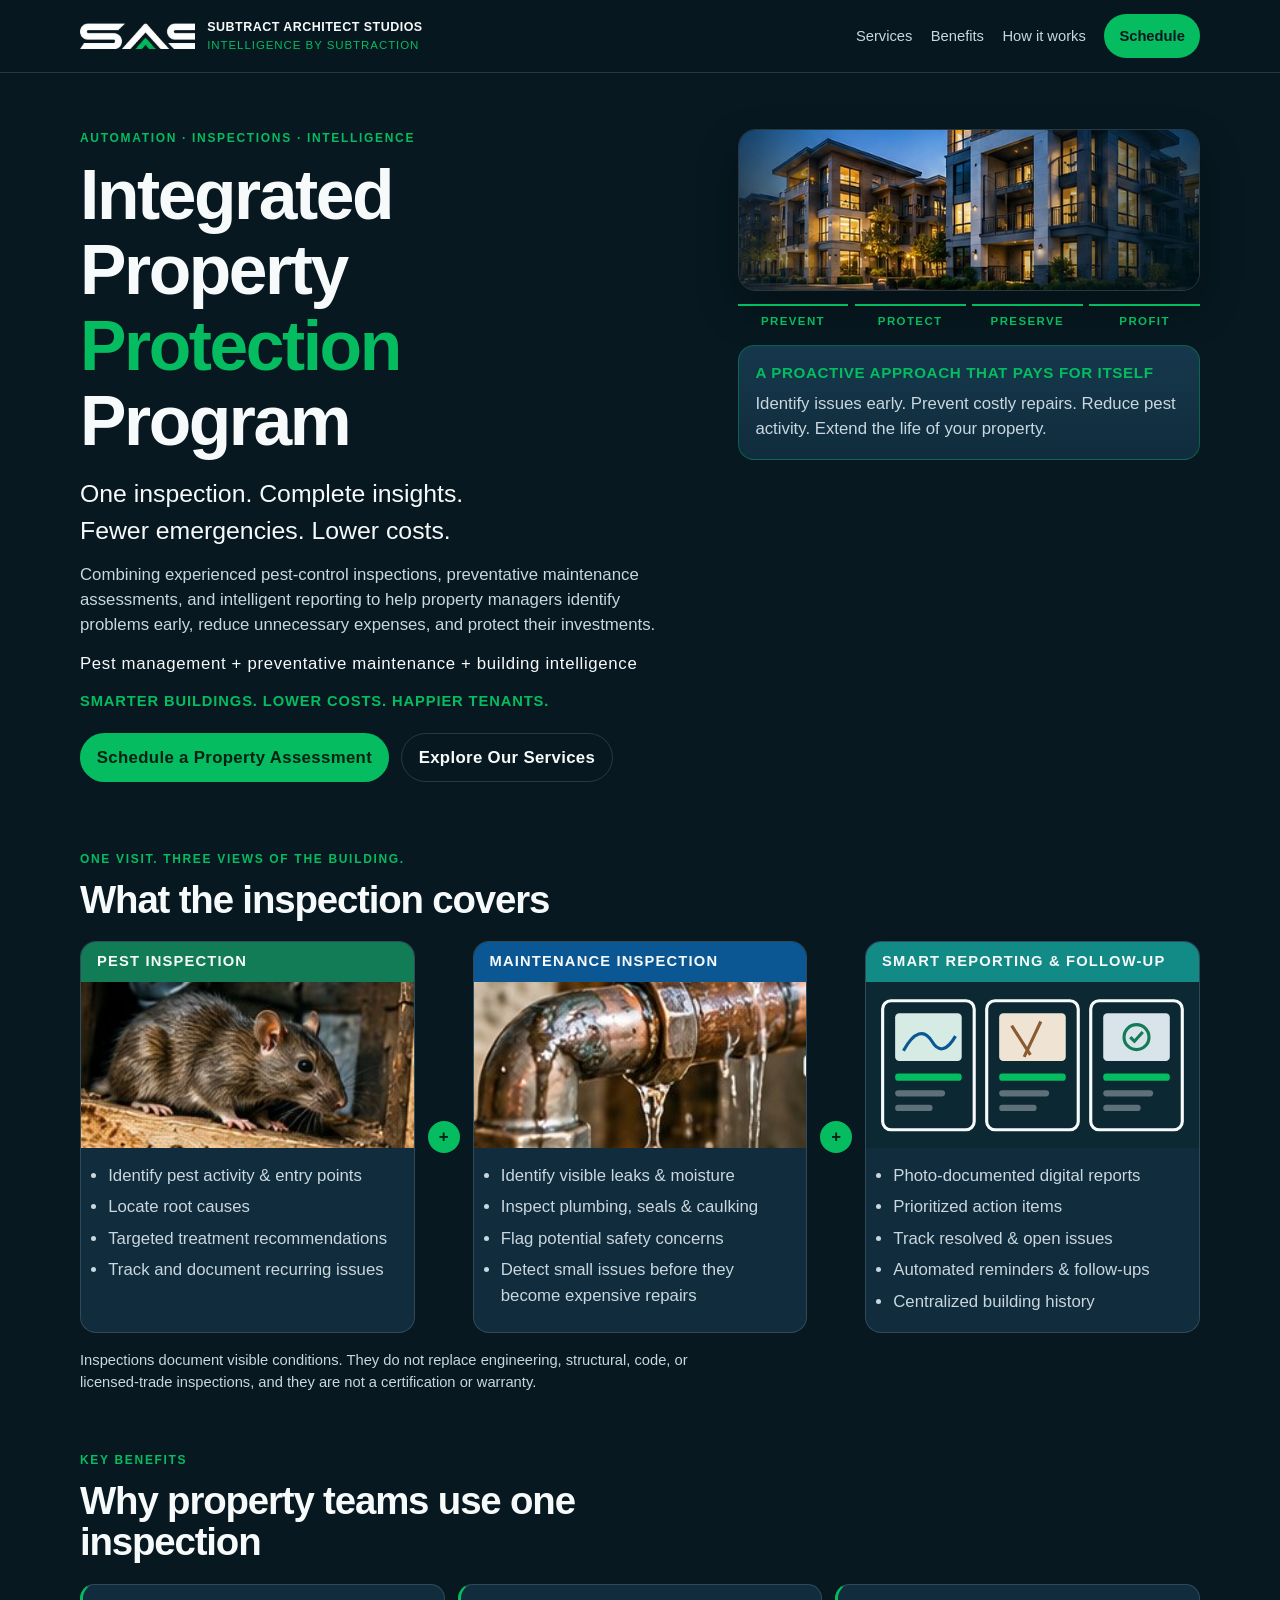
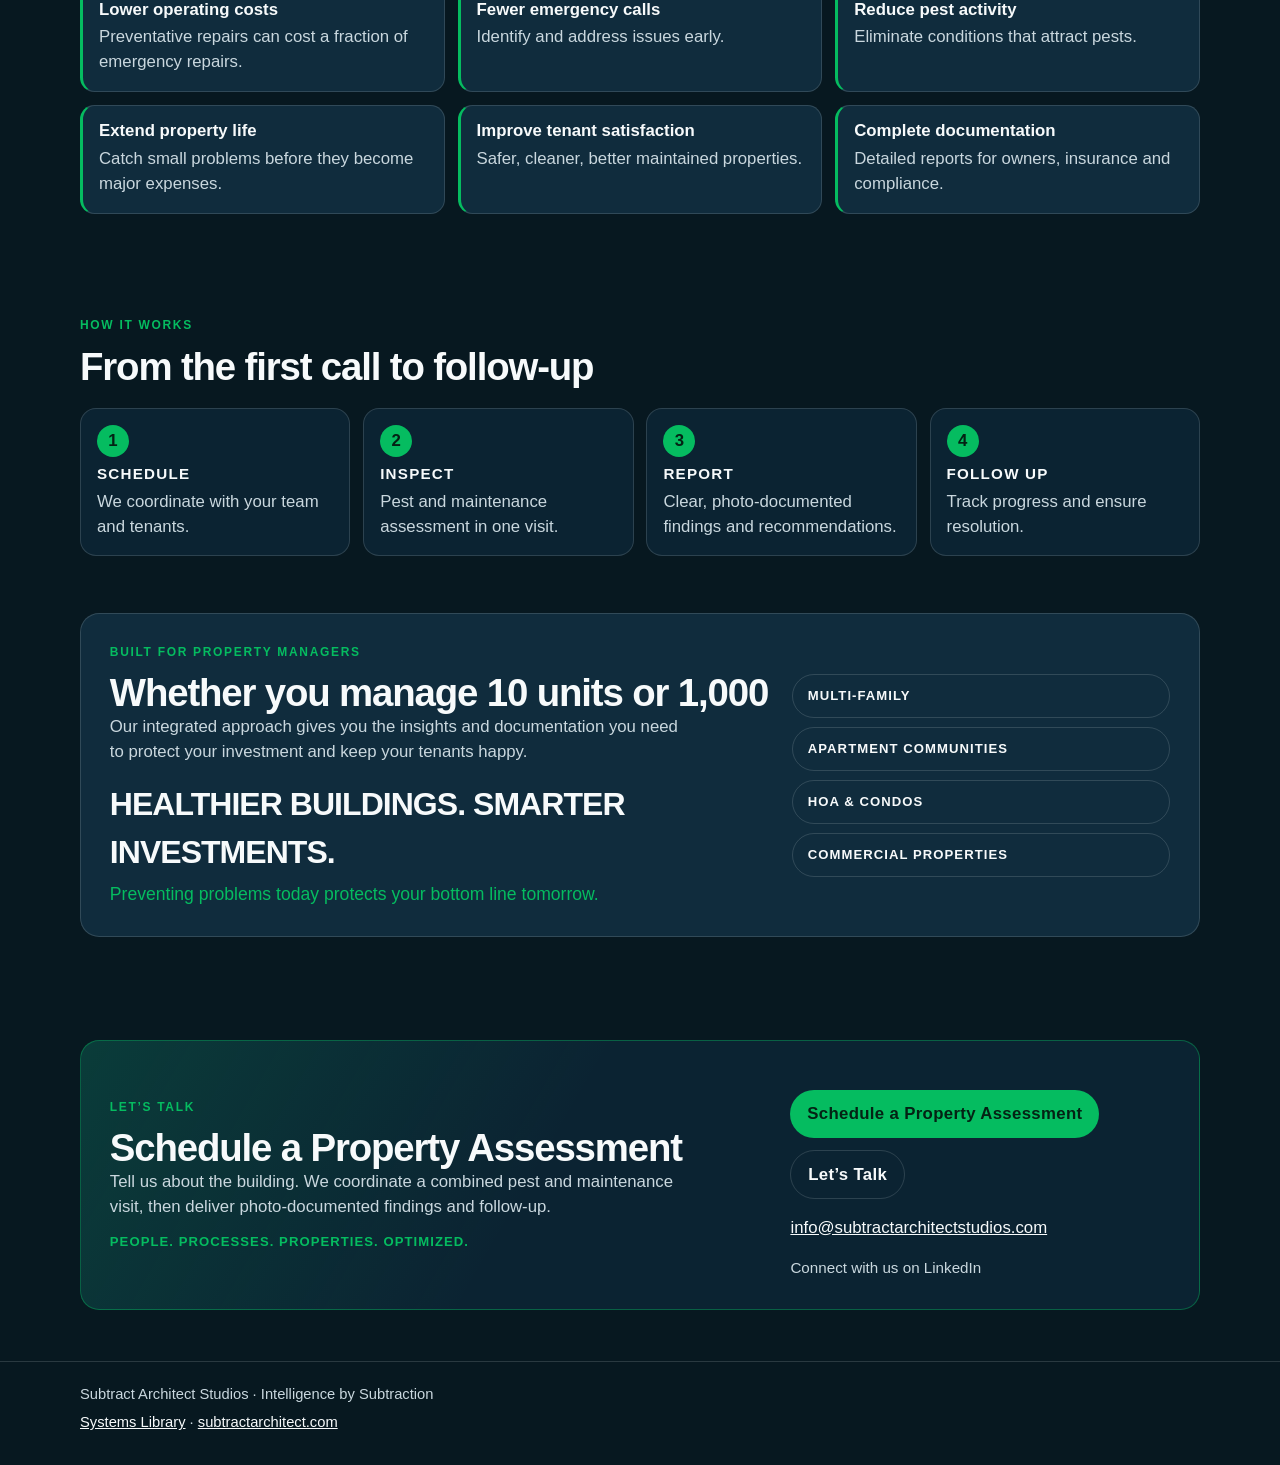
==== property-protection/index.html @ e4b75237 "Add the Integrated Property Protection landing page. Quote the approved program graphic on a dedicat" ====
<!DOCTYPE html>
<html lang="en">
<head>
  <meta charset="utf-8">
  <meta name="viewport" content="width=device-width, initial-scale=1">
  <title>Integrated Property Protection Program | Subtract Architect Studios</title>
  <meta name="description" content="One inspection. Complete insights. Fewer emergencies. Lower costs. Pest management, preventative maintenance, and building intelligence for property managers.">
  <meta name="theme-color" content="#0b2332">
  <meta property="og:title" content="Integrated Property Protection Program">
  <meta property="og:description" content="One inspection. Complete insights. Fewer emergencies. Lower costs. Pest management, preventative maintenance, and building intelligence.">
  <meta property="og:type" content="website">
  <meta property="og:locale" content="en_US">
  <meta name="twitter:card" content="summary">
  <meta name="twitter:title" content="Integrated Property Protection Program">
  <meta name="twitter:description" content="Pest management, preventative maintenance, and building intelligence from Subtract Architect Studios.">
  <link rel="icon" href="assets/logo-mark.png" type="image/png">
  <link rel="stylesheet" href="css/styles.css">
  <script type="application/ld+json">
  {
    "@context": "https://schema.org",
    "@type": "Service",
    "name": "Integrated Property Protection Program",
    "serviceType": "Pest management, preventative maintenance, and building intelligence",
    "description": "One inspection. Complete insights. Fewer emergencies. Lower costs. Pest management, preventative maintenance, and photo-documented reporting for property managers.",
    "provider": {
      "@type": "Organization",
      "name": "Subtract Architect Studios",
      "slogan": "Intelligence by Subtraction",
      "email": "info@subtractarchitectstudios.com",
      "url": "https://subtractarchitect.com"
    },
    "audience": {
      "@type": "BusinessAudience",
      "audienceType": "Property management companies, multifamily owners, landlords, condominium associations, and commercial property operators"
    }
  }
  </script>
</head>
<body>
  <a class="skip" href="#main">Skip to content</a>
  <header class="site-header">
    <div class="shell header-bar">
      <a class="brand" href="#top">
        <img class="brand-mark" src="assets/logo-mark.png" alt="" width="340" height="76">
        <span class="brand-text">
          <span class="brand-name">Subtract Architect Studios</span>
          <span class="brand-tag">Intelligence by Subtraction</span>
        </span>
      </a>
      <button class="nav-toggle" type="button" aria-expanded="false" aria-controls="site-nav">
        <span class="nav-toggle-bars" aria-hidden="true"></span>
        <span class="nav-toggle-label">Menu</span>
      </button>
      <nav id="site-nav" class="site-nav" aria-label="Primary">
        <a href="#services">Services</a>
        <a href="#benefits">Benefits</a>
        <a href="#process">How it works</a>
        <a href="#assessment" class="nav-cta">Schedule</a>
      </nav>
    </div>
  </header>

  <main id="main">
    <section class="hero" id="top" aria-labelledby="hero-title">
      <div class="shell hero-grid">
        <div class="hero-copy">
          <p class="eyebrow">Automation · Inspections · Intelligence</p>
          <h1 id="hero-title">Integrated Property <em>Protection</em> Program</h1>
          <p class="subhead">One inspection. Complete insights. Fewer emergencies. Lower costs.</p>
          <p class="lede">Combining experienced pest-control inspections, preventative maintenance assessments, and intelligent reporting to help property managers identify problems early, reduce unnecessary expenses, and protect their investments.</p>
          <p class="promise">Pest management + preventative maintenance + building intelligence</p>
          <p class="promise promise-strong">Smarter buildings. Lower costs. Happier tenants.</p>
          <div class="cta-row">
            <a class="btn btn-primary" href="#assessment">Schedule a Property Assessment</a>
            <a class="btn btn-secondary" href="#services">Explore Our Services</a>
          </div>
        </div>
        <aside class="hero-aside" aria-label="Program promise">
          <figure class="hero-frame">
            <img src="assets/hero-multifamily.jpg" width="558" height="194" alt="Multifamily apartment buildings at dusk, with warm light in the windows and balconies.">
          </figure>
          <p class="campaign" aria-label="Prevent. Protect. Preserve. Profit.">
            <span>Prevent</span>
            <span>Protect</span>
            <span>Preserve</span>
            <span>Profit</span>
          </p>
          <div class="callout">
            <p class="callout-title">A proactive approach that pays for itself</p>
            <p>Identify issues early. Prevent costly repairs. Reduce pest activity. Extend the life of your property.</p>
          </div>
        </aside>
      </div>
    </section>

    <section class="band" id="services" aria-labelledby="services-title">
      <div class="shell">
        <header class="section-head">
          <p class="eyebrow">One visit. Three views of the building.</p>
          <h2 id="services-title">What the inspection covers</h2>
        </header>
        <div class="service-row">
          <article class="service-card service-card--pest">
            <h3>Pest inspection</h3>
            <img src="assets/pest-inspection.jpg" width="252" height="127" alt="A rodent on a wooden ledge at an opening inside a wall or crawlspace.">
            <ul>
              <li>Identify pest activity &amp; entry points</li>
              <li>Locate root causes</li>
              <li>Targeted treatment recommendations</li>
              <li>Track and document recurring issues</li>
            </ul>
          </article>
          <p class="join" aria-hidden="true">+</p>
          <article class="service-card service-card--maint">
            <h3>Maintenance inspection</h3>
            <img src="assets/maintenance-inspection.jpg" width="250" height="127" alt="A copper pipe joint with water leaking from the fitting.">
            <ul>
              <li>Identify visible leaks &amp; moisture</li>
              <li>Inspect plumbing, seals &amp; caulking</li>
              <li>Flag potential safety concerns</li>
              <li>Detect small issues before they become expensive repairs</li>
            </ul>
          </article>
          <p class="join" aria-hidden="true">+</p>
          <article class="service-card service-card--report">
            <h3>Smart reporting &amp; follow-up</h3>
            <div class="report-art" aria-hidden="true">
              <svg viewBox="0 0 320 160" xmlns="http://www.w3.org/2000/svg">
                <rect width="320" height="160" fill="#0c2833"/>
                <g fill="none" stroke="#f7fafb" stroke-width="3">
                  <rect x="16" y="18" width="88" height="124" rx="8"/>
                  <rect x="116" y="18" width="88" height="124" rx="8"/>
                  <rect x="216" y="18" width="88" height="124" rx="8"/>
                </g>
                <rect x="28" y="30" width="64" height="46" rx="4" fill="#d5ebe4"/>
                <path d="M36 66c10-18 20-22 28-8 6 10 14 8 22-6" fill="none" stroke="#0a5794" stroke-width="3"/>
                <rect x="128" y="30" width="64" height="46" rx="4" fill="#efe4d4"/>
                <path d="M140 42l18 28M168 38l-16 34" fill="none" stroke="#8a5a32" stroke-width="3"/>
                <rect x="228" y="30" width="64" height="46" rx="4" fill="#d9e4ea"/>
                <circle cx="260" cy="53" r="12" fill="none" stroke="#117c55" stroke-width="3"/>
                <path d="M254 53l4 4 8-9" fill="none" stroke="#117c55" stroke-width="3"/>
                <g fill="#05bc60">
                  <rect x="28" y="88" width="64" height="7" rx="3"/>
                  <rect x="128" y="88" width="64" height="7" rx="3"/>
                  <rect x="228" y="88" width="64" height="7" rx="3"/>
                </g>
                <g fill="rgba(247,250,251,.35)">
                  <rect x="28" y="104" width="48" height="6" rx="3"/>
                  <rect x="128" y="104" width="48" height="6" rx="3"/>
                  <rect x="228" y="104" width="48" height="6" rx="3"/>
                  <rect x="28" y="118" width="36" height="6" rx="3"/>
                  <rect x="128" y="118" width="36" height="6" rx="3"/>
                  <rect x="228" y="118" width="36" height="6" rx="3"/>
                </g>
              </svg>
            </div>
            <ul>
              <li>Photo-documented digital reports</li>
              <li>Prioritized action items</li>
              <li>Track resolved &amp; open issues</li>
              <li>Automated reminders &amp; follow-ups</li>
              <li>Centralized building history</li>
            </ul>
          </article>
        </div>
        <p class="scope">Inspections document visible conditions. They do not replace engineering, structural, code, or licensed-trade inspections, and they are not a certification or warranty.</p>
      </div>
    </section>

    <section class="band band-tight" id="benefits" aria-labelledby="benefits-title">
      <div class="shell">
        <header class="section-head">
          <p class="eyebrow">Key benefits</p>
          <h2 id="benefits-title">Why property teams use one inspection</h2>
        </header>
        <ul class="benefit-grid">
          <li>
            <h3>Lower operating costs</h3>
            <p>Preventative repairs can cost a fraction of emergency repairs.</p>
          </li>
          <li>
            <h3>Fewer emergency calls</h3>
            <p>Identify and address issues early.</p>
          </li>
          <li>
            <h3>Reduce pest activity</h3>
            <p>Eliminate conditions that attract pests.</p>
          </li>
          <li>
            <h3>Extend property life</h3>
            <p>Catch small problems before they become major expenses.</p>
          </li>
          <li>
            <h3>Improve tenant satisfaction</h3>
            <p>Safer, cleaner, better maintained properties.</p>
          </li>
          <li>
            <h3>Complete documentation</h3>
            <p>Detailed reports for owners, insurance and compliance.</p>
          </li>
        </ul>
      </div>
    </section>

    <section class="band" id="process" aria-labelledby="process-title">
      <div class="shell">
        <header class="section-head">
          <p class="eyebrow">How it works</p>
          <h2 id="process-title">From the first call to follow-up</h2>
        </header>
        <ol class="steps">
          <li>
            <span class="step-no">1</span>
            <h3>Schedule</h3>
            <p>We coordinate with your team and tenants.</p>
          </li>
          <li>
            <span class="step-no">2</span>
            <h3>Inspect</h3>
            <p>Pest and maintenance assessment in one visit.</p>
          </li>
          <li>
            <span class="step-no">3</span>
            <h3>Report</h3>
            <p>Clear, photo-documented findings and recommendations.</p>
          </li>
          <li>
            <span class="step-no">4</span>
            <h3>Follow up</h3>
            <p>Track progress and ensure resolution.</p>
          </li>
        </ol>
      </div>
    </section>

    <section class="band band-tight" aria-labelledby="audience-title">
      <div class="shell audience">
        <div>
          <p class="eyebrow">Built for property managers</p>
          <h2 id="audience-title">Whether you manage 10 units or 1,000</h2>
          <p class="lede">Our integrated approach gives you the insights and documentation you need to protect your investment and keep your tenants happy.</p>
          <p class="pull">Healthier buildings. Smarter investments.</p>
          <p class="pull-line">Preventing problems today protects your bottom line tomorrow.</p>
        </div>
        <ul class="audience-list">
          <li>Multi-family</li>
          <li>Apartment communities</li>
          <li>HOA &amp; condos</li>
          <li>Commercial properties</li>
        </ul>
      </div>
    </section>

    <section class="band" id="assessment" aria-labelledby="assessment-title">
      <div class="shell assessment">
        <div>
          <p class="eyebrow">Let’s talk</p>
          <h2 id="assessment-title">Schedule a Property Assessment</h2>
          <p class="lede">Tell us about the building. We coordinate a combined pest and maintenance visit, then deliver photo-documented findings and follow-up.</p>
          <p class="contact-line">People. Processes. Properties. Optimized.</p>
        </div>
        <div class="assessment-actions">
          <a class="btn btn-primary" href="https://calendly.com/michaelfchaves" target="_blank" rel="noopener noreferrer">Schedule a Property Assessment</a>
          <a class="btn btn-secondary" href="mailto:info@subtractarchitectstudios.com?subject=Property%20Assessment">Let’s Talk</a>
          <p class="email"><a href="mailto:info@subtractarchitectstudios.com">info@subtractarchitectstudios.com</a></p>
          <p class="linkedin-note">Connect with us on LinkedIn</p>
        </div>
      </div>
    </section>
  </main>

  <footer class="site-footer">
    <div class="shell footer-bar">
      <p>Subtract Architect Studios · Intelligence by Subtraction</p>
      <p><a href="../index.html">Systems Library</a> · <a href="https://subtractarchitect.com">subtractarchitect.com</a></p>
    </div>
  </footer>
  <script src="js/main.js"></script>
</body>
</html>
---- property-protection/css/styles.css ----
:root {
  --navy: #0b2332;
  --navy-deep: #071820;
  --panel: #102c3d;
  --panel-2: #16384c;
  --ink: #f7fafb;
  --muted: #c9d7de;
  --emerald: #05bc60;
  --emerald-deep: #04964e;
  --line: rgba(247, 250, 251, 0.14);
  --pest: #117c55;
  --maint: #0a5794;
  --report: #128a86;
  --shadow: 0 18px 40px rgba(0, 0, 0, 0.28);
  --max: 1120px;
  --header: 4.5rem;
}

* { box-sizing: border-box; }
html { scroll-behavior: smooth; }
body {
  margin: 0;
  background:
    radial-gradient(1200px 500px at 80% -10%, rgba(5, 188, 96, 0.16), transparent 55%),
    var(--navy-deep);
  color: var(--ink);
  font-family: "Avenir Next", "Segoe UI", "Helvetica Neue", Helvetica, Arial, sans-serif;
  line-height: 1.5;
  font-size: 1.05rem;
}
img { max-width: 100%; height: auto; display: block; }
a { color: inherit; }
:focus-visible {
  outline: 3px solid var(--emerald);
  outline-offset: 3px;
}
.skip {
  position: absolute;
  left: 1rem;
  top: -4rem;
  background: var(--emerald);
  color: var(--navy-deep);
  padding: 0.6rem 0.9rem;
  z-index: 20;
  font-weight: 700;
}
.skip:focus { top: 0.75rem; }
.shell { width: min(var(--max), calc(100% - 2rem)); margin-inline: auto; }

.site-header {
  position: sticky;
  top: 0;
  z-index: 10;
  background: rgba(7, 24, 32, 0.92);
  border-bottom: 1px solid var(--line);
  backdrop-filter: blur(14px);
}
.header-bar {
  min-height: var(--header);
  display: flex;
  align-items: center;
  justify-content: space-between;
  gap: 1rem;
  padding: 0.7rem 0;
}
.brand {
  display: flex;
  align-items: center;
  gap: 0.75rem;
  text-decoration: none;
  min-width: 0;
}
.brand-mark { width: 7.2rem; height: auto; }
.brand-text { display: flex; flex-direction: column; min-width: 0; }
.brand-name {
  font-weight: 750;
  letter-spacing: 0.04em;
  text-transform: uppercase;
  font-size: 0.78rem;
}
.brand-tag {
  color: var(--emerald);
  font-size: 0.72rem;
  letter-spacing: 0.08em;
  text-transform: uppercase;
}
.nav-toggle {
  display: none;
  align-items: center;
  gap: 0.45rem;
  background: transparent;
  color: var(--ink);
  border: 1px solid var(--line);
  border-radius: 999px;
  min-height: 2.75rem;
  padding: 0 0.9rem;
  font: inherit;
  letter-spacing: 0.08em;
  text-transform: uppercase;
  font-size: 0.75rem;
}
.nav-toggle-bars {
  width: 1rem;
  height: 2px;
  background: var(--ink);
  box-shadow: 0 -5px 0 var(--ink), 0 5px 0 var(--ink);
}
.site-nav { display: flex; align-items: center; gap: 1.15rem; }
.site-nav a {
  text-decoration: none;
  color: var(--muted);
  font-size: 0.92rem;
  min-height: 2.75rem;
  display: inline-flex;
  align-items: center;
}
.site-nav a:hover { color: var(--ink); }
.nav-cta {
  color: var(--navy-deep) !important;
  background: var(--emerald);
  border-radius: 999px;
  padding: 0 0.95rem;
  font-weight: 750;
}

.hero { padding: 2.5rem 0 1rem; }
.hero-grid { display: grid; gap: 1.5rem; }
.eyebrow {
  margin: 0 0 0.7rem;
  color: var(--emerald);
  letter-spacing: 0.14em;
  text-transform: uppercase;
  font-size: 0.75rem;
  font-weight: 750;
}
h1, h2, h3 { font-weight: 750; line-height: 1.08; margin: 0; }
h1 {
  font-size: clamp(2.3rem, 6vw, 4.35rem);
  letter-spacing: -0.035em;
  max-width: 12ch;
}
h1 em { font-style: normal; color: var(--emerald); }
.subhead {
  font-size: clamp(1.2rem, 2.4vw, 1.55rem);
  margin: 1rem 0 0.8rem;
  max-width: 28ch;
}
.lede { color: var(--muted); margin: 0; max-width: 62ch; }
.promise { margin: 0.85rem 0 0; color: var(--ink); letter-spacing: 0.04em; }
.promise-strong {
  color: var(--emerald);
  font-weight: 750;
  letter-spacing: 0.06em;
  text-transform: uppercase;
  font-size: 0.92rem;
}
.cta-row, .assessment-actions { display: flex; flex-wrap: wrap; gap: 0.75rem; margin-top: 1.3rem; }
.btn {
  display: inline-flex;
  align-items: center;
  justify-content: center;
  min-height: 2.9rem;
  padding: 0.7rem 1.05rem;
  border-radius: 999px;
  text-decoration: none;
  font-weight: 750;
  letter-spacing: 0.02em;
  text-align: center;
}
.btn-primary { background: var(--emerald); color: #042214; }
.btn-primary:hover { background: #2ad477; }
.btn-secondary { border: 1px solid var(--line); color: var(--ink); background: transparent; }
.btn-secondary:hover { border-color: var(--emerald); color: var(--emerald); }

.hero-frame {
  margin: 0;
  border-radius: 1.1rem;
  overflow: hidden;
  border: 1px solid var(--line);
  box-shadow: var(--shadow);
}
.hero-frame img { width: 100%; object-fit: cover; aspect-ratio: 558 / 194; }
.campaign {
  display: grid;
  grid-template-columns: repeat(4, 1fr);
  gap: 0.4rem;
  margin: 0.8rem 0 0;
}
.campaign span {
  text-align: center;
  color: var(--emerald);
  font-weight: 800;
  letter-spacing: 0.12em;
  text-transform: uppercase;
  font-size: 0.72rem;
  border-top: 2px solid var(--emerald);
  padding-top: 0.45rem;
}
.callout {
  margin-top: 0.9rem;
  background: linear-gradient(180deg, var(--panel-2), var(--panel));
  border: 1px solid rgba(5, 188, 96, 0.35);
  border-radius: 1rem;
  padding: 1rem 1.05rem 1.1rem;
}
.callout-title {
  margin: 0 0 0.4rem;
  font-weight: 800;
  letter-spacing: 0.04em;
  text-transform: uppercase;
  color: var(--emerald);
  font-size: 0.95rem;
}
.callout p:last-child { margin: 0; color: var(--muted); }

.band { padding: 3.2rem 0; }
.band-tight { padding-top: 0.4rem; }
.section-head { margin-bottom: 1.3rem; max-width: 40rem; }
h2 { font-size: clamp(1.7rem, 3vw, 2.5rem); letter-spacing: -0.03em; }

.service-row { display: grid; gap: 0.8rem; }
.service-card {
  background: var(--panel);
  border: 1px solid var(--line);
  border-radius: 1rem;
  overflow: hidden;
  display: flex;
  flex-direction: column;
  min-height: 100%;
}
.service-card h3 {
  margin: 0;
  padding: 0.75rem 1rem;
  letter-spacing: 0.08em;
  text-transform: uppercase;
  font-size: 0.92rem;
}
.service-card--pest h3 { background: var(--pest); }
.service-card--maint h3 { background: var(--maint); }
.service-card--report h3 { background: var(--report); }
.service-card img, .report-art { width: 100%; aspect-ratio: 2 / 1; object-fit: cover; }
.service-card ul { margin: 0; padding: 0.9rem 1rem 1.1rem 1.7rem; color: var(--muted); }
.service-card li + li { margin-top: 0.4rem; }
.report-art { background: #0c2833; }
.report-art svg { width: 100%; height: 100%; display: block; }
.join {
  display: none;
  margin: 0;
  align-self: center;
  width: 2rem;
  height: 2rem;
  border-radius: 50%;
  background: var(--emerald);
  color: #042214;
  font-weight: 800;
  align-items: center;
  justify-content: center;
}
.scope {
  margin: 1rem 0 0;
  color: var(--muted);
  font-size: 0.92rem;
  max-width: 75ch;
}

.benefit-grid {
  list-style: none;
  margin: 0;
  padding: 0;
  display: grid;
  gap: 0.8rem;
}
.benefit-grid li {
  background: var(--panel);
  border: 1px solid var(--line);
  border-left: 3px solid var(--emerald);
  border-radius: 0.9rem;
  padding: 1rem 1rem 1.05rem;
}
.benefit-grid h3 { font-size: 1.05rem; margin-bottom: 0.35rem; }
.benefit-grid p { margin: 0; color: var(--muted); }

.steps {
  list-style: none;
  margin: 0;
  padding: 0;
  display: grid;
  gap: 0.8rem;
}
.steps li {
  background: var(--navy);
  border: 1px solid var(--line);
  border-radius: 1rem;
  padding: 1rem;
}
.step-no {
  display: inline-grid;
  place-items: center;
  width: 2rem;
  height: 2rem;
  border-radius: 50%;
  background: var(--emerald);
  color: #042214;
  font-weight: 800;
  margin-bottom: 0.55rem;
}
.steps h3 { text-transform: uppercase; letter-spacing: 0.08em; font-size: 0.95rem; }
.steps p { margin: 0.4rem 0 0; color: var(--muted); }

.audience {
  display: grid;
  gap: 1.2rem;
  background: var(--panel);
  border: 1px solid var(--line);
  border-radius: 1.2rem;
  padding: 1.3rem;
}
.pull {
  margin: 1rem 0 0.3rem;
  font-size: clamp(1.4rem, 3vw, 2rem);
  font-weight: 800;
  letter-spacing: -0.03em;
  text-transform: uppercase;
}
.pull-line { margin: 0; color: var(--emerald); font-size: 1.1rem; }
.audience-list {
  list-style: none;
  margin: 0;
  padding: 0;
  display: grid;
  gap: 0.55rem;
}
.audience-list li {
  border: 1px solid var(--line);
  border-radius: 999px;
  padding: 0.7rem 0.95rem;
  letter-spacing: 0.08em;
  text-transform: uppercase;
  font-size: 0.82rem;
  font-weight: 750;
}

.assessment {
  display: grid;
  gap: 1rem;
  background:
    linear-gradient(120deg, rgba(5, 188, 96, 0.16), transparent 42%),
    var(--navy);
  border: 1px solid rgba(5, 188, 96, 0.4);
  border-radius: 1.2rem;
  padding: 1.3rem;
}
.contact-line {
  margin: 0.8rem 0 0;
  letter-spacing: 0.08em;
  text-transform: uppercase;
  font-size: 0.82rem;
  color: var(--emerald);
  font-weight: 750;
}
.email { margin: 0.2rem 0 0; }
.email a { color: var(--ink); }
.linkedin-note { margin: 0.35rem 0 0; color: var(--muted); font-size: 0.95rem; }

.site-footer {
  border-top: 1px solid var(--line);
  padding: 1.3rem 0 2rem;
  color: var(--muted);
  font-size: 0.92rem;
}
.footer-bar { display: grid; gap: 0.4rem; }
.footer-bar p { margin: 0; }
.footer-bar a { color: var(--ink); }

@media (min-width: 800px) {
  .hero-grid { grid-template-columns: 1.15fr 0.85fr; align-items: start; gap: 2rem; }
  .hero { padding-top: 3.5rem; }
  .benefit-grid { grid-template-columns: repeat(3, 1fr); }
  .steps { grid-template-columns: repeat(4, 1fr); }
  .audience, .assessment { grid-template-columns: 1.4fr 0.8fr; align-items: center; padding: 1.8rem; }
  .audience-list { align-content: center; }
}

@media (min-width: 980px) {
  .service-row {
    grid-template-columns: 1fr auto 1fr auto 1fr;
    align-items: stretch;
  }
  .join { display: grid; }
}

@media (max-width: 799px) {
  .js .nav-toggle { display: inline-flex; }
  .js .site-nav {
    display: none;
    position: absolute;
    left: 0;
    right: 0;
    top: 100%;
    background: var(--navy-deep);
    border-bottom: 1px solid var(--line);
    padding: 0.4rem 1rem 0.9rem;
    flex-direction: column;
    align-items: stretch;
  }
  .js .site-nav.is-open { display: flex; }
  .js .nav-cta { justify-content: center; }
  .header-bar { position: relative; }
}

@media (prefers-reduced-motion: reduce) {
  html { scroll-behavior: auto; }
  * { transition: none !important; }
}
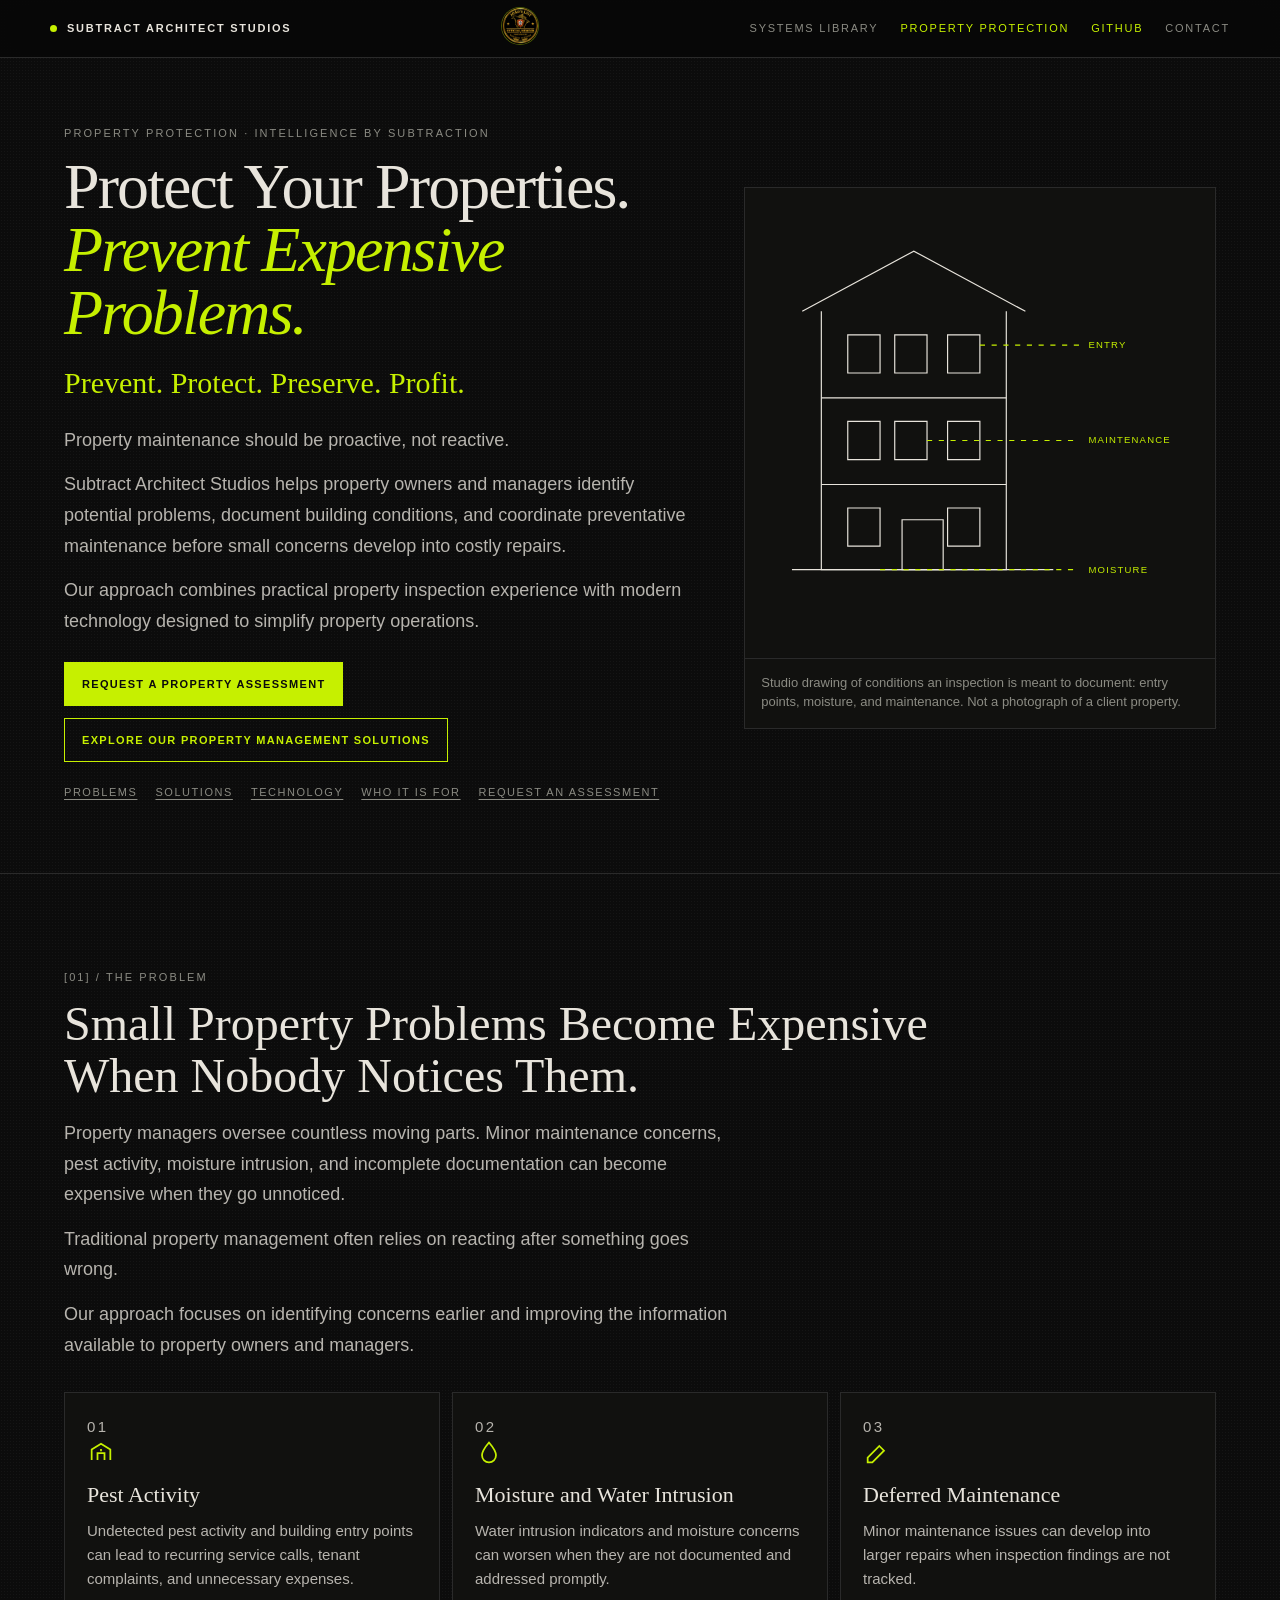
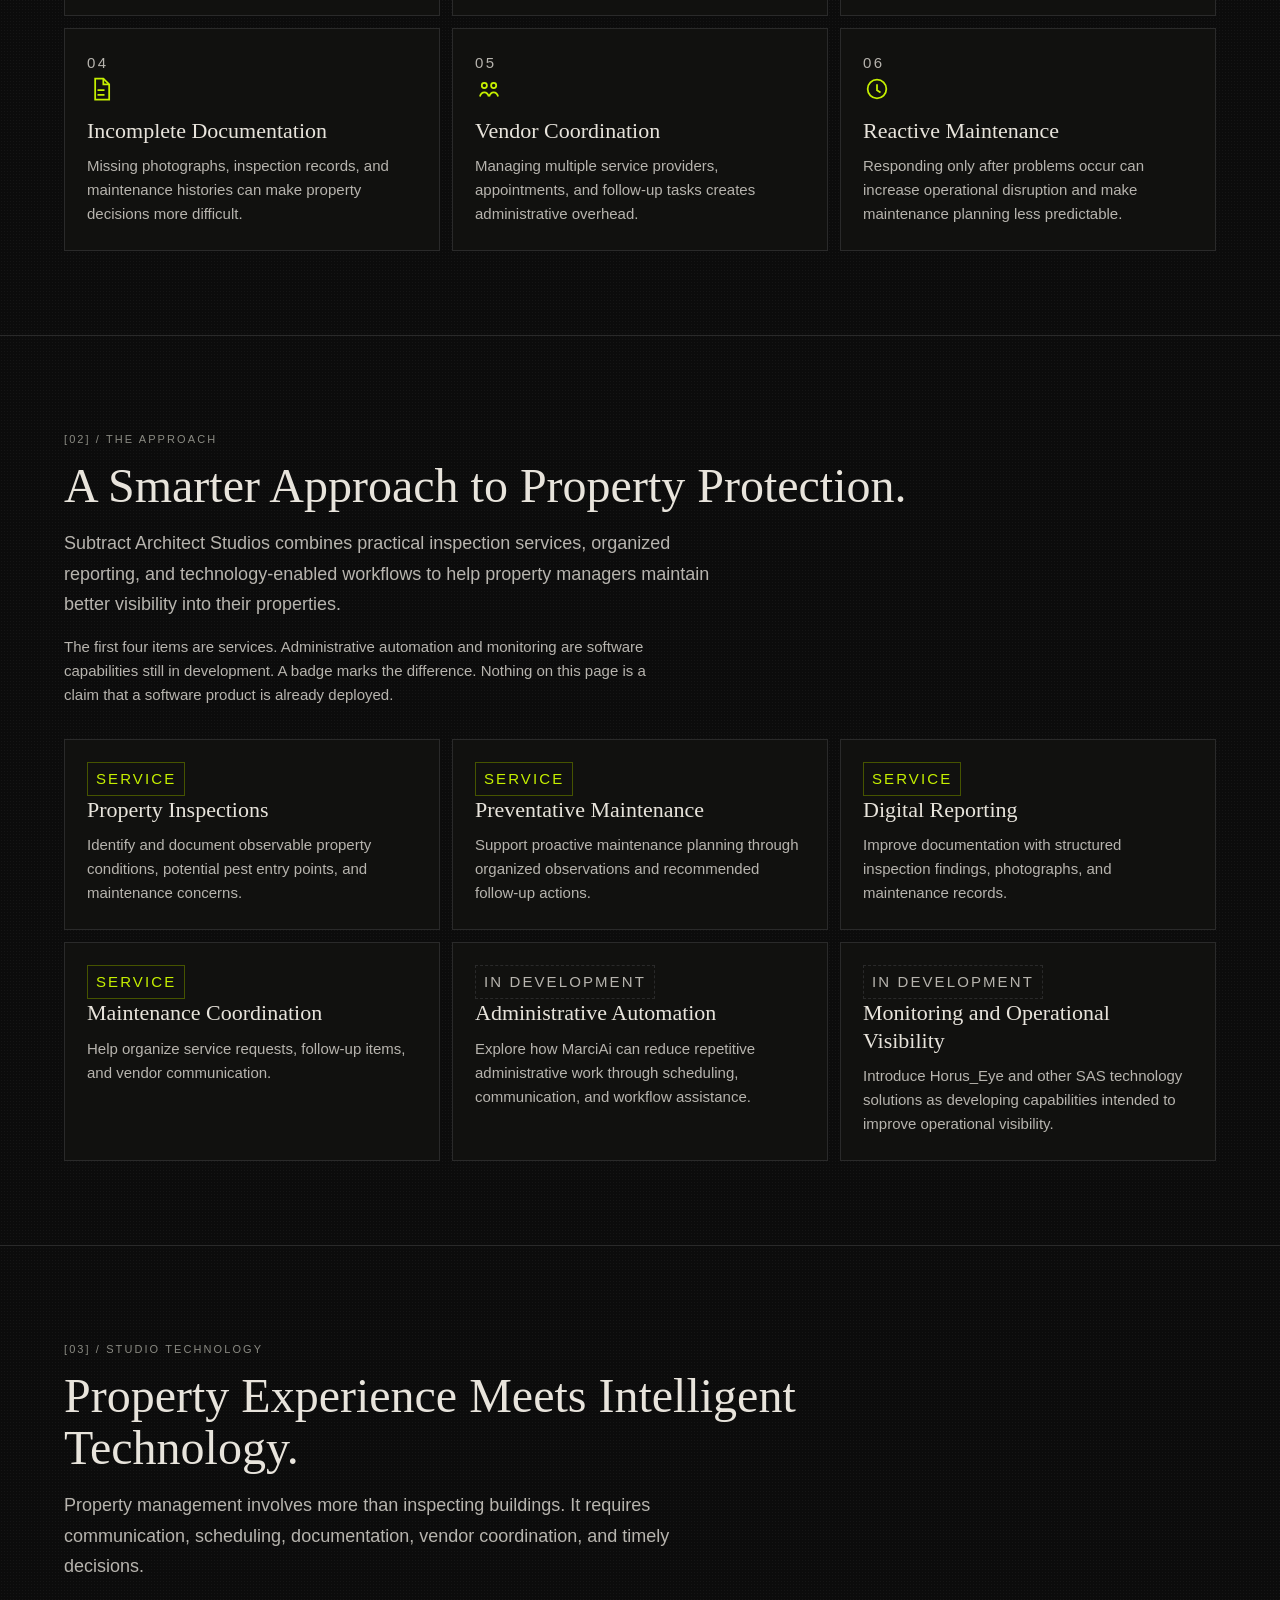
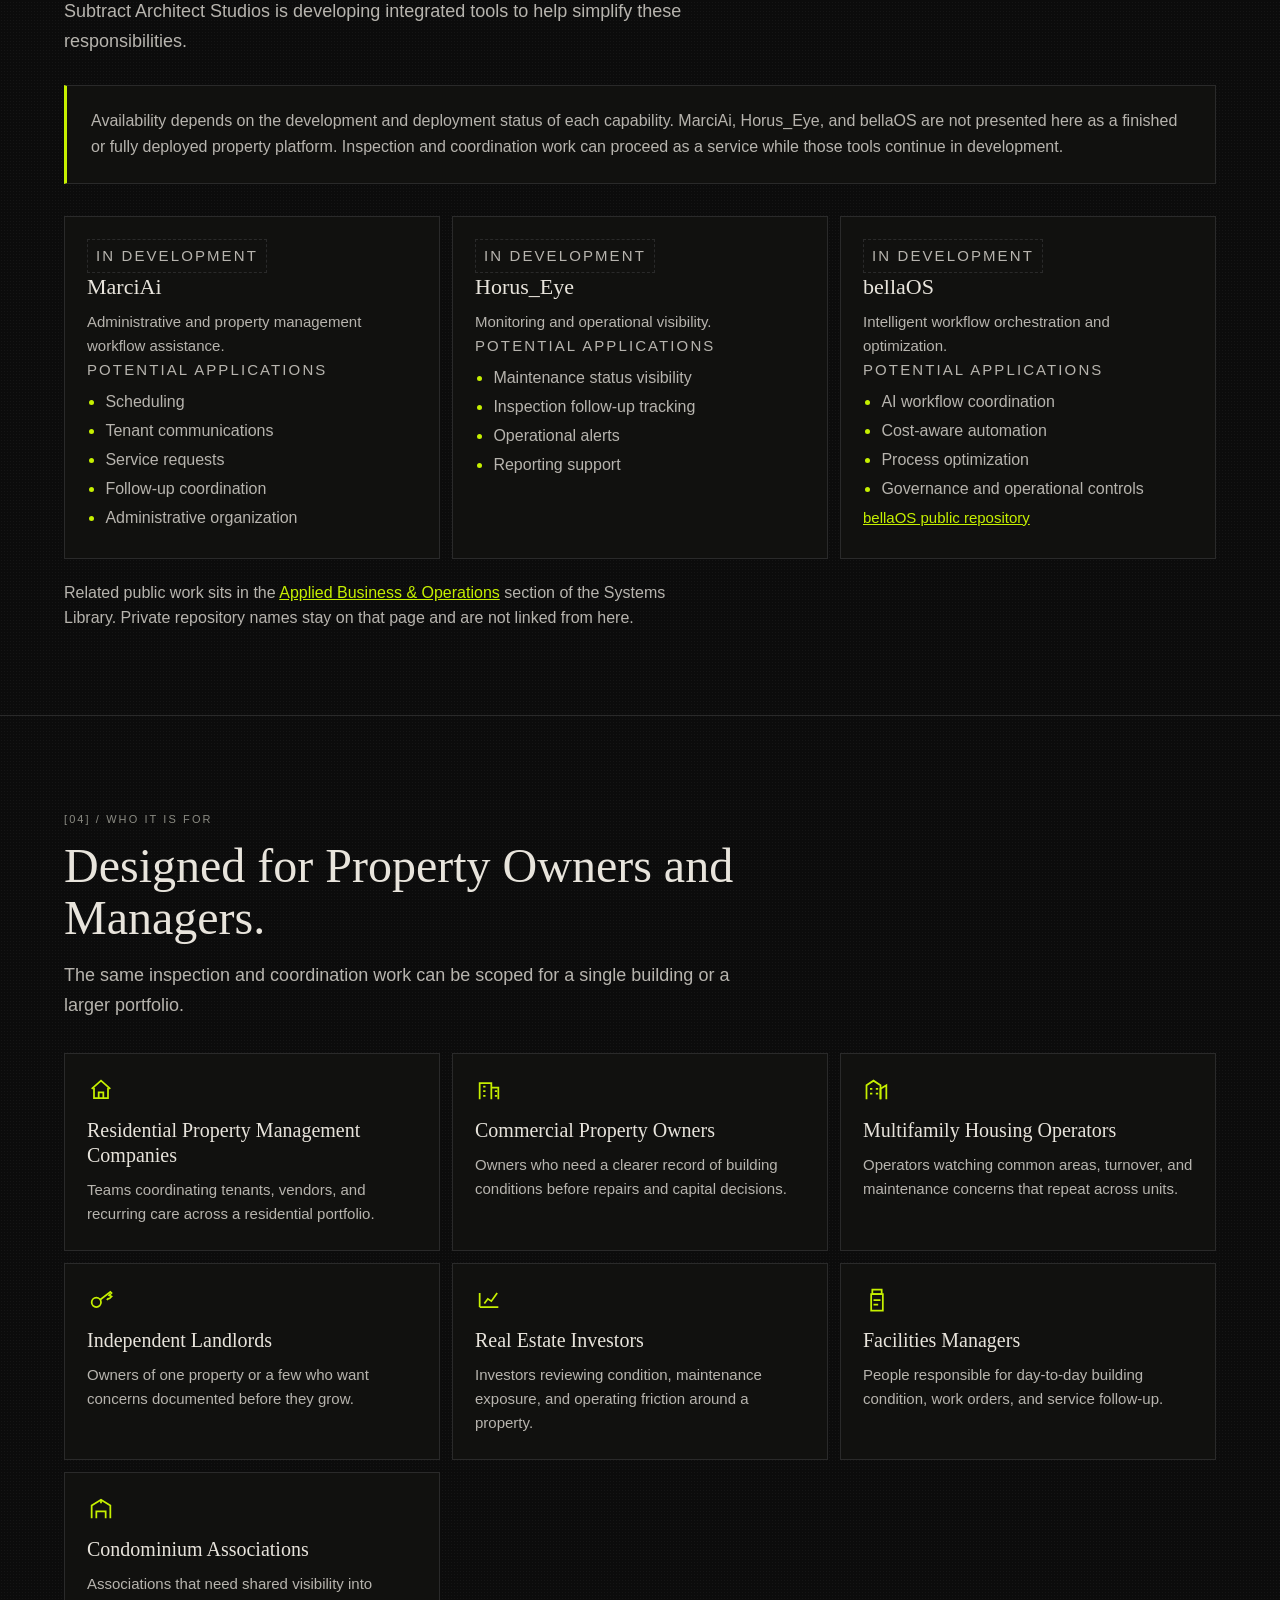
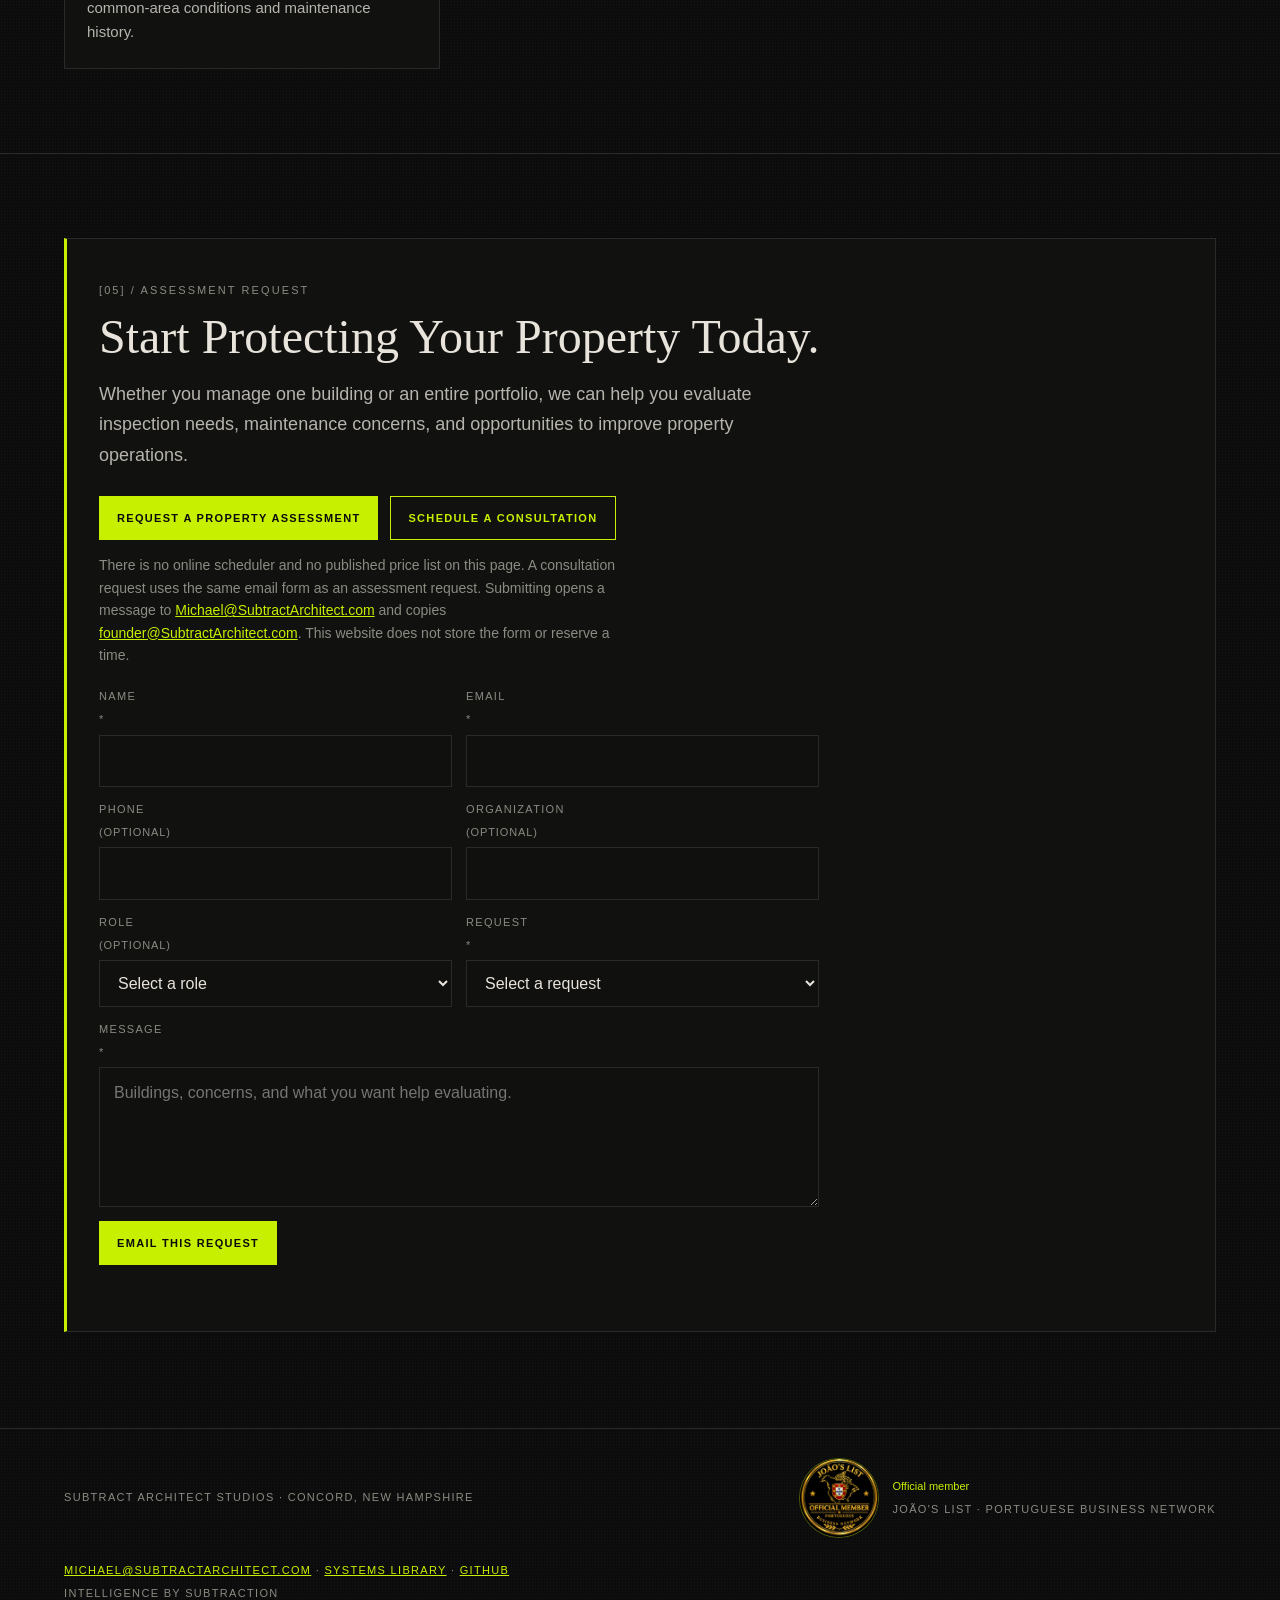
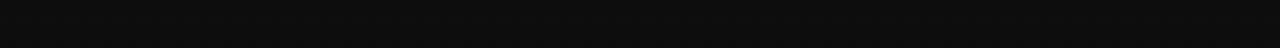
==== commit d15b576b: "feat: add property protection landing page slice 2 Add a static /property-protection page for inspec" ====
--- a/property-protection/index.html
+++ b/property-protection/index.html
@@ -3,278 +3,498 @@
 <head>
   <meta charset="utf-8">
   <meta name="viewport" content="width=device-width, initial-scale=1">
-  <title>Integrated Property Protection Program | Subtract Architect Studios</title>
-  <meta name="description" content="One inspection. Complete insights. Fewer emergencies. Lower costs. Pest management, preventative maintenance, and building intelligence for property managers.">
-  <meta name="theme-color" content="#0b2332">
-  <meta property="og:title" content="Integrated Property Protection Program">
-  <meta property="og:description" content="One inspection. Complete insights. Fewer emergencies. Lower costs. Pest management, preventative maintenance, and building intelligence.">
+  <title>Property Inspections &amp; Preventative Maintenance | Subtract Architect Studios</title>
+  <meta name="description" content="Property inspection, preventative maintenance, and technology-enabled property management solutions for commercial and residential properties.">
+  <meta name="theme-color" content="#0c0c0c">
+  <link rel="canonical" href="https://www.subtractarchitect.com/property-protection/">
+  <meta property="og:title" content="Property Inspections &amp; Preventative Maintenance | Subtract Architect Studios">
+  <meta property="og:description" content="Property inspection, preventative maintenance, and technology-enabled property management solutions for commercial and residential properties.">
   <meta property="og:type" content="website">
-  <meta property="og:locale" content="en_US">
+  <meta property="og:url" content="https://www.subtractarchitect.com/property-protection/">
   <meta name="twitter:card" content="summary">
-  <meta name="twitter:title" content="Integrated Property Protection Program">
-  <meta name="twitter:description" content="Pest management, preventative maintenance, and building intelligence from Subtract Architect Studios.">
-  <link rel="icon" href="assets/logo-mark.png" type="image/png">
-  <link rel="stylesheet" href="css/styles.css">
+  <meta name="twitter:title" content="Property Inspections &amp; Preventative Maintenance | Subtract Architect Studios">
+  <meta name="twitter:description" content="Property inspection, preventative maintenance, and technology-enabled property management solutions for commercial and residential properties.">
   <script type="application/ld+json">
   {
     "@context": "https://schema.org",
-    "@type": "Service",
-    "name": "Integrated Property Protection Program",
-    "serviceType": "Pest management, preventative maintenance, and building intelligence",
-    "description": "One inspection. Complete insights. Fewer emergencies. Lower costs. Pest management, preventative maintenance, and photo-documented reporting for property managers.",
-    "provider": {
+    "@type": "WebPage",
+    "name": "Property Inspections & Preventative Maintenance",
+    "description": "Property inspection, preventative maintenance, and technology-enabled property management solutions for commercial and residential properties.",
+    "url": "https://www.subtractarchitect.com/property-protection/",
+    "isPartOf": {
+      "@type": "WebSite",
+      "name": "Subtract Architect Studios",
+      "url": "https://www.subtractarchitect.com/"
+    },
+    "publisher": {
       "@type": "Organization",
       "name": "Subtract Architect Studios",
-      "slogan": "Intelligence by Subtraction",
-      "email": "info@subtractarchitectstudios.com",
-      "url": "https://subtractarchitect.com"
-    },
-    "audience": {
-      "@type": "BusinessAudience",
-      "audienceType": "Property management companies, multifamily owners, landlords, condominium associations, and commercial property operators"
+      "url": "https://www.subtractarchitect.com/",
+      "email": "founder@SubtractArchitect.com",
+      "address": {
+        "@type": "PostalAddress",
+        "addressLocality": "Concord",
+        "addressRegion": "NH",
+        "addressCountry": "US"
+      }
     }
   }
   </script>
+  <style>
+    :root{--bg:#0c0c0c;--ink:#e8e4dc;--muted:#8b8b83;--lime:#c6f000;--line:#2a2a2a;--panel:#11110f;--max:1180px;--body:#b7b4ae}
+    *{box-sizing:border-box}
+    html{scroll-behavior:smooth;scroll-padding-top:76px}
+    body{margin:0;background:var(--bg);color:var(--ink);font-family:Inter,Helvetica,Arial,sans-serif;line-height:1.55;background-image:radial-gradient(rgba(255,255,255,.035) .6px,transparent .6px);background-size:3px 3px}
+    a{color:inherit}
+    img{max-width:100%;height:auto}
+    .skip{position:absolute;left:12px;top:-48px;background:var(--lime);color:#0c0c0c;padding:10px 14px;z-index:80;font-weight:800;text-decoration:none}
+    .skip:focus{top:12px}
+    .sr-only{position:absolute;width:1px;height:1px;padding:0;margin:-1px;overflow:hidden;clip:rect(0,0,0,0);white-space:nowrap;border:0}
+    .wrap{width:min(var(--max),90vw);margin:auto}
+    .bar{position:sticky;top:0;z-index:50;border-bottom:1px solid var(--line);background:rgba(8,8,8,.94);backdrop-filter:blur(14px)}
+    .barin{width:min(var(--max),94vw);margin:auto;min-height:54px;display:flex;align-items:center;justify-content:space-between;gap:16px 20px;flex-wrap:wrap;padding:8px 0;font-size:11px;letter-spacing:.16em;text-transform:uppercase}
+    .mark{display:flex;align-items:center;gap:10px;font-weight:700;text-decoration:none}
+    .dot{width:7px;height:7px;border-radius:50%;background:var(--lime);flex:none}
+    .seal{width:36px;height:36px;border-radius:50%;object-fit:cover;flex:none;box-shadow:0 0 0 1px rgba(198,240,0,.35)}
+    .nav{display:flex;flex-wrap:wrap;gap:14px 22px;color:var(--muted)}
+    .nav a{text-decoration:none}
+    .nav a:hover,.nav a[aria-current="page"]{color:var(--lime)}
+    .nav a[href*="github"]{color:var(--lime)}
+    .kicker,.idx{font-size:11px;letter-spacing:.19em;text-transform:uppercase;color:var(--muted)}
+    h1,h2,h3{font-family:Georgia,"Times New Roman",serif;font-weight:500}
+    h1{font-size:clamp(38px,5vw,68px);line-height:.98;letter-spacing:-.03em;margin:14px 0 16px}
+    h1 span{display:block;font-style:italic;color:var(--lime)}
+    h2{font-size:clamp(32px,4vw,48px);line-height:1.08;margin:12px 0 16px;max-width:18em}
+    h3{font-size:22px;line-height:1.25;margin:0 0 10px}
+    .tagline{margin:0 0 18px;font-family:Georgia,"Times New Roman",serif;font-size:clamp(22px,2.4vw,30px);color:var(--lime)}
+    .lede{max-width:68ch;color:var(--body);font-size:18px;line-height:1.7;margin:0 0 14px}
+    .hero{padding:56px 0 72px;border-bottom:1px solid var(--line)}
+    .hero-grid{display:grid;grid-template-columns:minmax(0,1.15fr) minmax(260px,.85fr);gap:42px;align-items:center}
+    .hero-actions,.lead-actions{display:flex;flex-wrap:wrap;gap:12px;margin-top:26px}
+    .btn{display:inline-flex;align-items:center;justify-content:center;min-height:44px;background:var(--lime);color:#0c0c0c;padding:13px 18px;font-size:11px;letter-spacing:.12em;text-transform:uppercase;font-weight:800;text-decoration:none;border:0;cursor:pointer;font-family:inherit}
+    .btn:hover{color:#0c0c0c}
+    .btn.ghost{background:transparent;color:var(--lime);box-shadow:inset 0 0 0 1px var(--lime)}
+    .btn.ghost:hover{color:var(--lime);background:rgba(198,240,0,.06)}
+    .inpage{display:flex;flex-wrap:wrap;gap:10px 18px;margin-top:22px;font-size:11px;letter-spacing:.14em;text-transform:uppercase}
+    .inpage a{color:var(--muted);text-underline-offset:.25em}
+    .inpage a:hover{color:var(--lime)}
+    .plate{margin:0;border:1px solid var(--line);background:#11110f}
+    .plate svg{display:block;width:100%;height:auto}
+    .plate figcaption{margin:0;padding:14px 16px 16px;color:var(--muted);font-size:13px;line-height:1.5;border-top:1px solid var(--line)}
+    .section{padding:84px 0;border-bottom:1px solid var(--line)}
+    .cards{display:grid;grid-template-columns:repeat(3,minmax(0,1fr));gap:12px;margin-top:32px}
+    .card{border:1px solid var(--line);background:var(--panel);padding:22px 22px 24px}
+    .card p{margin:0;color:var(--body);font-size:15px;line-height:1.6}
+    .num{margin:0 0 12px;font-size:11px;letter-spacing:.16em;color:var(--muted)}
+    .icon{width:28px;height:28px;color:var(--lime);margin-bottom:14px}
+    .icon svg{display:block;width:100%;height:100%}
+    .status{display:inline-block;margin:0 0 12px;font-size:10px;letter-spacing:.14em;text-transform:uppercase;border:1px solid var(--line);padding:4px 8px;color:var(--muted)}
+    .status.service{border-color:#465400;color:var(--lime)}
+    .status.dev{border-style:dashed}
+    .key{max-width:70ch;color:var(--body);font-size:15px;line-height:1.6}
+    .notice{margin-top:28px;border:1px solid var(--line);border-left:3px solid var(--lime);background:var(--panel);padding:22px 24px}
+    .notice p{margin:0;color:var(--body);font-size:16px;line-height:1.65}
+    .list-label{margin:16px 0 0;font-size:11px;letter-spacing:.14em;text-transform:uppercase;color:var(--muted)}
+    .card ul{margin:8px 0 0;padding-left:1.15em;color:var(--body)}
+    .card li{margin:4px 0}
+    .card li::marker{color:var(--lime)}
+    .repo-link{margin-top:16px}
+    .repo-link a,.crosslink a,.form-note a,.foot a{color:var(--lime)}
+    .crosslink{margin:22px 0 0;color:var(--body);max-width:70ch}
+    .audience .card h3{font-size:20px}
+    .lead{padding:84px 0 96px}
+    .lead-box{border:1px solid var(--line);border-left:3px solid var(--lime);background:var(--panel);padding:32px}
+    .form-note{color:var(--muted);font-size:14px;line-height:1.6;max-width:68ch;letter-spacing:0;text-transform:none}
+    .inquiry-form{display:grid;gap:14px;margin-top:22px;max-width:720px}
+    .form-row{display:grid;grid-template-columns:1fr 1fr;gap:14px}
+    .inquiry-form label{display:grid;gap:6px;font-size:11px;letter-spacing:.12em;text-transform:uppercase;color:var(--muted)}
+    .inquiry-form input,.inquiry-form select,.inquiry-form textarea{width:100%;background:#10100f;border:1px solid var(--line);color:var(--ink);padding:13px 14px;font:inherit;font-size:16px;letter-spacing:0;text-transform:none}
+    .inquiry-form textarea{min-height:140px;resize:vertical}
+    .inquiry-form .btn{justify-self:start}
+    .form-status{min-height:1.4em;margin:0;color:var(--lime);font-size:14px;letter-spacing:0;text-transform:none}
+    .optional{letter-spacing:.08em}
+    footer{border-top:1px solid var(--line);padding:30px 0 46px;color:var(--muted);font-size:11px;letter-spacing:.12em;text-transform:uppercase}
+    .foot{display:flex;justify-content:space-between;gap:25px;flex-wrap:wrap;align-items:center}
+    .member{display:flex;align-items:center;gap:14px;text-transform:none;letter-spacing:0;max-width:460px;text-decoration:none;color:var(--ink)}
+    .member img{width:78px;height:78px;border-radius:50%;object-fit:cover;flex:none;box-shadow:0 0 0 1px rgba(198,240,0,.35)}
+    .member small,.foot small{display:block;margin-top:6px;color:var(--muted);font-size:11px;letter-spacing:.12em;text-transform:uppercase}
+    a:focus-visible,button:focus-visible,input:focus-visible,select:focus-visible,textarea:focus-visible{outline:2px solid var(--lime);outline-offset:3px}
+    @media (prefers-reduced-motion:no-preference){
+      .card{transition:border-color .2s ease}
+      .draw{stroke-dasharray:7 9;animation:march 22s linear infinite}
+    }
+    @media (prefers-reduced-motion:reduce){
+      html{scroll-behavior:auto}
+    }
+    .card:hover{border-color:#465400}
+    @keyframes march{to{stroke-dashoffset:-220}}
+    @media (max-width:980px){
+      .hero-grid,.form-row{grid-template-columns:1fr}
+      .cards{grid-template-columns:1fr 1fr}
+    }
+    @media (max-width:640px){
+      .cards{grid-template-columns:1fr}
+      .hero-actions .btn,.lead-actions .btn,.inquiry-form .btn{width:100%}
+      .lead-box{padding:22px}
+      .section,.lead{padding:64px 0}
+    }
+  </style>
 </head>
 <body>
-  <a class="skip" href="#main">Skip to content</a>
-  <header class="site-header">
-    <div class="shell header-bar">
-      <a class="brand" href="#top">
-        <img class="brand-mark" src="assets/logo-mark.png" alt="" width="340" height="76">
-        <span class="brand-text">
-          <span class="brand-name">Subtract Architect Studios</span>
-          <span class="brand-tag">Intelligence by Subtraction</span>
-        </span>
-      </a>
-      <button class="nav-toggle" type="button" aria-expanded="false" aria-controls="site-nav">
-        <span class="nav-toggle-bars" aria-hidden="true"></span>
-        <span class="nav-toggle-label">Menu</span>
-      </button>
-      <nav id="site-nav" class="site-nav" aria-label="Primary">
-        <a href="#services">Services</a>
-        <a href="#benefits">Benefits</a>
-        <a href="#process">How it works</a>
-        <a href="#assessment" class="nav-cta">Schedule</a>
+  <a class="skip" href="#content">Skip to content</a>
+  <header class="bar">
+    <div class="barin">
+      <a class="mark" href="../index.html"><span class="dot" aria-hidden="true"></span> Subtract Architect Studios</a>
+      <a href="https://joaoslist.com" target="_blank" rel="noopener noreferrer" title="João's List official member"><img class="seal" src="../media/joaos-list-official-member.jpg" alt="João's List official member, Portuguese Business Network" width="36" height="36"></a>
+      <nav class="nav" aria-label="Primary">
+        <a href="../index.html">Systems Library</a>
+        <a href="./" aria-current="page">Property Protection</a>
+        <a href="https://github.com/michaelchaves-dev" target="_blank" rel="noopener noreferrer">GitHub <span class="sr-only">(opens in a new tab)</span></a>
+        <a href="#assessment">Contact</a>
       </nav>
     </div>
   </header>
-
-  <main id="main">
-    <section class="hero" id="top" aria-labelledby="hero-title">
-      <div class="shell hero-grid">
-        <div class="hero-copy">
-          <p class="eyebrow">Automation · Inspections · Intelligence</p>
-          <h1 id="hero-title">Integrated Property <em>Protection</em> Program</h1>
-          <p class="subhead">One inspection. Complete insights. Fewer emergencies. Lower costs.</p>
-          <p class="lede">Combining experienced pest-control inspections, preventative maintenance assessments, and intelligent reporting to help property managers identify problems early, reduce unnecessary expenses, and protect their investments.</p>
-          <p class="promise">Pest management + preventative maintenance + building intelligence</p>
-          <p class="promise promise-strong">Smarter buildings. Lower costs. Happier tenants.</p>
-          <div class="cta-row">
-            <a class="btn btn-primary" href="#assessment">Schedule a Property Assessment</a>
-            <a class="btn btn-secondary" href="#services">Explore Our Services</a>
+  <main id="content">
+    <section class="hero" id="top">
+      <div class="wrap hero-grid">
+        <div>
+          <p class="kicker">Property protection · Intelligence by Subtraction</p>
+          <h1>Protect Your Properties. <span>Prevent Expensive Problems.</span></h1>
+          <p class="tagline">Prevent. Protect. Preserve. Profit.</p>
+          <p class="lede">Property maintenance should be proactive, not reactive.</p>
+          <p class="lede">Subtract Architect Studios helps property owners and managers identify potential problems, document building conditions, and coordinate preventative maintenance before small concerns develop into costly repairs.</p>
+          <p class="lede">Our approach combines practical property inspection experience with modern technology designed to simplify property operations.</p>
+          <div class="hero-actions">
+            <a class="btn" href="#assessment" data-intent="Property assessment">Request a Property Assessment</a>
+            <a class="btn ghost" href="#solutions">Explore Our Property Management Solutions</a>
           </div>
-        </div>
-        <aside class="hero-aside" aria-label="Program promise">
-          <figure class="hero-frame">
-            <img src="assets/hero-multifamily.jpg" width="558" height="194" alt="Multifamily apartment buildings at dusk, with warm light in the windows and balconies.">
-          </figure>
-          <p class="campaign" aria-label="Prevent. Protect. Preserve. Profit.">
-            <span>Prevent</span>
-            <span>Protect</span>
-            <span>Preserve</span>
-            <span>Profit</span>
-          </p>
-          <div class="callout">
-            <p class="callout-title">A proactive approach that pays for itself</p>
-            <p>Identify issues early. Prevent costly repairs. Reduce pest activity. Extend the life of your property.</p>
-          </div>
-        </aside>
+          <nav class="inpage" aria-label="On this page">
+            <a href="#problems">Problems</a>
+            <a href="#solutions">Solutions</a>
+            <a href="#technology">Technology</a>
+            <a href="#audience">Who it is for</a>
+            <a href="#assessment">Request an assessment</a>
+          </nav>
+        </div>
+        <figure class="plate">
+          <svg viewBox="0 0 640 640" aria-hidden="true">
+            <rect width="640" height="640" fill="#11110f"/>
+            <g fill="none" stroke="#e8e4dc" stroke-width="1.6">
+              <path d="M78 168 L230 86 L382 168"/>
+              <path d="M104 168 V520 H356 V168"/>
+              <path d="M104 286 H356 M104 404 H356"/>
+              <path d="M140 200 H184 V252 H140 Z M204 200 H248 V252 H204 Z M276 200 H320 V252 H276 Z"/>
+              <path d="M140 318 H184 V370 H140 Z M204 318 H248 V370 H204 Z M276 318 H320 V370 H276 Z"/>
+              <path d="M140 436 H184 V488 H140 Z M276 436 H320 V488 H276 Z"/>
+              <path d="M214 452 H270 V520 H214 Z"/>
+              <path d="M64 520 H420"/>
+            </g>
+            <g fill="none" stroke="#c6f000" stroke-width="1.6" class="draw">
+              <path d="M320 214 H456"/>
+              <path d="M248 344 H456"/>
+              <path d="M184 520 H456"/>
+            </g>
+            <g fill="#c6f000" font-family="Inter, Helvetica, Arial, sans-serif" font-size="13" letter-spacing="1.6">
+              <text x="468" y="218">ENTRY</text>
+              <text x="468" y="348">MAINTENANCE</text>
+              <text x="468" y="524">MOISTURE</text>
+            </g>
+          </svg>
+          <figcaption>Studio drawing of conditions an inspection is meant to document: entry points, moisture, and maintenance. Not a photograph of a client property.</figcaption>
+        </figure>
       </div>
     </section>
 
-    <section class="band" id="services" aria-labelledby="services-title">
-      <div class="shell">
-        <header class="section-head">
-          <p class="eyebrow">One visit. Three views of the building.</p>
-          <h2 id="services-title">What the inspection covers</h2>
-        </header>
-        <div class="service-row">
-          <article class="service-card service-card--pest">
-            <h3>Pest inspection</h3>
-            <img src="assets/pest-inspection.jpg" width="252" height="127" alt="A rodent on a wooden ledge at an opening inside a wall or crawlspace.">
-            <ul>
-              <li>Identify pest activity &amp; entry points</li>
-              <li>Locate root causes</li>
-              <li>Targeted treatment recommendations</li>
-              <li>Track and document recurring issues</li>
-            </ul>
-          </article>
-          <p class="join" aria-hidden="true">+</p>
-          <article class="service-card service-card--maint">
-            <h3>Maintenance inspection</h3>
-            <img src="assets/maintenance-inspection.jpg" width="250" height="127" alt="A copper pipe joint with water leaking from the fitting.">
-            <ul>
-              <li>Identify visible leaks &amp; moisture</li>
-              <li>Inspect plumbing, seals &amp; caulking</li>
-              <li>Flag potential safety concerns</li>
-              <li>Detect small issues before they become expensive repairs</li>
-            </ul>
-          </article>
-          <p class="join" aria-hidden="true">+</p>
-          <article class="service-card service-card--report">
-            <h3>Smart reporting &amp; follow-up</h3>
-            <div class="report-art" aria-hidden="true">
-              <svg viewBox="0 0 320 160" xmlns="http://www.w3.org/2000/svg">
-                <rect width="320" height="160" fill="#0c2833"/>
-                <g fill="none" stroke="#f7fafb" stroke-width="3">
-                  <rect x="16" y="18" width="88" height="124" rx="8"/>
-                  <rect x="116" y="18" width="88" height="124" rx="8"/>
-                  <rect x="216" y="18" width="88" height="124" rx="8"/>
-                </g>
-                <rect x="28" y="30" width="64" height="46" rx="4" fill="#d5ebe4"/>
-                <path d="M36 66c10-18 20-22 28-8 6 10 14 8 22-6" fill="none" stroke="#0a5794" stroke-width="3"/>
-                <rect x="128" y="30" width="64" height="46" rx="4" fill="#efe4d4"/>
-                <path d="M140 42l18 28M168 38l-16 34" fill="none" stroke="#8a5a32" stroke-width="3"/>
-                <rect x="228" y="30" width="64" height="46" rx="4" fill="#d9e4ea"/>
-                <circle cx="260" cy="53" r="12" fill="none" stroke="#117c55" stroke-width="3"/>
-                <path d="M254 53l4 4 8-9" fill="none" stroke="#117c55" stroke-width="3"/>
-                <g fill="#05bc60">
-                  <rect x="28" y="88" width="64" height="7" rx="3"/>
-                  <rect x="128" y="88" width="64" height="7" rx="3"/>
-                  <rect x="228" y="88" width="64" height="7" rx="3"/>
-                </g>
-                <g fill="rgba(247,250,251,.35)">
-                  <rect x="28" y="104" width="48" height="6" rx="3"/>
-                  <rect x="128" y="104" width="48" height="6" rx="3"/>
-                  <rect x="228" y="104" width="48" height="6" rx="3"/>
-                  <rect x="28" y="118" width="36" height="6" rx="3"/>
-                  <rect x="128" y="118" width="36" height="6" rx="3"/>
-                  <rect x="228" y="118" width="36" height="6" rx="3"/>
-                </g>
-              </svg>
-            </div>
-            <ul>
-              <li>Photo-documented digital reports</li>
-              <li>Prioritized action items</li>
-              <li>Track resolved &amp; open issues</li>
-              <li>Automated reminders &amp; follow-ups</li>
-              <li>Centralized building history</li>
-            </ul>
-          </article>
-        </div>
-        <p class="scope">Inspections document visible conditions. They do not replace engineering, structural, code, or licensed-trade inspections, and they are not a certification or warranty.</p>
+    <section class="section" id="problems">
+      <div class="wrap">
+        <p class="idx">[01] / The problem</p>
+        <h2>Small Property Problems Become Expensive When Nobody Notices Them.</h2>
+        <p class="lede">Property managers oversee countless moving parts. Minor maintenance concerns, pest activity, moisture intrusion, and incomplete documentation can become expensive when they go unnoticed.</p>
+        <p class="lede">Traditional property management often relies on reacting after something goes wrong.</p>
+        <p class="lede">Our approach focuses on identifying concerns earlier and improving the information available to property owners and managers.</p>
+        <div class="cards">
+          <article class="card">
+            <p class="num">01</p>
+            <div class="icon" aria-hidden="true"><svg viewBox="0 0 24 24" fill="none" stroke="currentColor" stroke-width="1.5"><path d="M4 18V9l8-5 8 5v9"/><path d="M9 18v-6h6v6"/><path d="M12 8.5v2"/></svg></div>
+            <h3>Pest Activity</h3>
+            <p>Undetected pest activity and building entry points can lead to recurring service calls, tenant complaints, and unnecessary expenses.</p>
+          </article>
+          <article class="card">
+            <p class="num">02</p>
+            <div class="icon" aria-hidden="true"><svg viewBox="0 0 24 24" fill="none" stroke="currentColor" stroke-width="1.5"><path d="M12 3s6 7 6 11a6 6 0 0 1-12 0c0-4 6-11 6-11z"/></svg></div>
+            <h3>Moisture and Water Intrusion</h3>
+            <p>Water intrusion indicators and moisture concerns can worsen when they are not documented and addressed promptly.</p>
+          </article>
+          <article class="card">
+            <p class="num">03</p>
+            <div class="icon" aria-hidden="true"><svg viewBox="0 0 24 24" fill="none" stroke="currentColor" stroke-width="1.5"><path d="M14 6l4 4L8 20H4v-4L14 6z"/></svg></div>
+            <h3>Deferred Maintenance</h3>
+            <p>Minor maintenance issues can develop into larger repairs when inspection findings are not tracked.</p>
+          </article>
+          <article class="card">
+            <p class="num">04</p>
+            <div class="icon" aria-hidden="true"><svg viewBox="0 0 24 24" fill="none" stroke="currentColor" stroke-width="1.5"><path d="M7 3h7l5 5v13H7z"/><path d="M14 3v5h5M9 13h6M9 17h6"/></svg></div>
+            <h3>Incomplete Documentation</h3>
+            <p>Missing photographs, inspection records, and maintenance histories can make property decisions more difficult.</p>
+          </article>
+          <article class="card">
+            <p class="num">05</p>
+            <div class="icon" aria-hidden="true"><svg viewBox="0 0 24 24" fill="none" stroke="currentColor" stroke-width="1.5"><circle cx="8" cy="9" r="2.2"/><circle cx="16" cy="9" r="2.2"/><path d="M4.2 18.5c.6-2.4 2.2-3.7 3.8-3.7s3.2 1.3 3.8 3.7M12.2 18.5c.6-2.4 2.2-3.7 3.8-3.7s3.2 1.3 3.8 3.7"/></svg></div>
+            <h3>Vendor Coordination</h3>
+            <p>Managing multiple service providers, appointments, and follow-up tasks creates administrative overhead.</p>
+          </article>
+          <article class="card">
+            <p class="num">06</p>
+            <div class="icon" aria-hidden="true"><svg viewBox="0 0 24 24" fill="none" stroke="currentColor" stroke-width="1.5"><circle cx="12" cy="12" r="8"/><path d="M12 8v5l3 2"/></svg></div>
+            <h3>Reactive Maintenance</h3>
+            <p>Responding only after problems occur can increase operational disruption and make maintenance planning less predictable.</p>
+          </article>
+        </div>
       </div>
     </section>
 
-    <section class="band band-tight" id="benefits" aria-labelledby="benefits-title">
-      <div class="shell">
-        <header class="section-head">
-          <p class="eyebrow">Key benefits</p>
-          <h2 id="benefits-title">Why property teams use one inspection</h2>
-        </header>
-        <ul class="benefit-grid">
-          <li>
-            <h3>Lower operating costs</h3>
-            <p>Preventative repairs can cost a fraction of emergency repairs.</p>
-          </li>
-          <li>
-            <h3>Fewer emergency calls</h3>
-            <p>Identify and address issues early.</p>
-          </li>
-          <li>
-            <h3>Reduce pest activity</h3>
-            <p>Eliminate conditions that attract pests.</p>
-          </li>
-          <li>
-            <h3>Extend property life</h3>
-            <p>Catch small problems before they become major expenses.</p>
-          </li>
-          <li>
-            <h3>Improve tenant satisfaction</h3>
-            <p>Safer, cleaner, better maintained properties.</p>
-          </li>
-          <li>
-            <h3>Complete documentation</h3>
-            <p>Detailed reports for owners, insurance and compliance.</p>
-          </li>
-        </ul>
+    <section class="section" id="solutions">
+      <div class="wrap">
+        <p class="idx">[02] / The approach</p>
+        <h2>A Smarter Approach to Property Protection.</h2>
+        <p class="lede">Subtract Architect Studios combines practical inspection services, organized reporting, and technology-enabled workflows to help property managers maintain better visibility into their properties.</p>
+        <p class="key">The first four items are services. Administrative automation and monitoring are software capabilities still in development. A badge marks the difference. Nothing on this page is a claim that a software product is already deployed.</p>
+        <div class="cards">
+          <article class="card">
+            <p class="status service">Service</p>
+            <h3>Property Inspections</h3>
+            <p>Identify and document observable property conditions, potential pest entry points, and maintenance concerns.</p>
+          </article>
+          <article class="card">
+            <p class="status service">Service</p>
+            <h3>Preventative Maintenance</h3>
+            <p>Support proactive maintenance planning through organized observations and recommended follow-up actions.</p>
+          </article>
+          <article class="card">
+            <p class="status service">Service</p>
+            <h3>Digital Reporting</h3>
+            <p>Improve documentation with structured inspection findings, photographs, and maintenance records.</p>
+          </article>
+          <article class="card">
+            <p class="status service">Service</p>
+            <h3>Maintenance Coordination</h3>
+            <p>Help organize service requests, follow-up items, and vendor communication.</p>
+          </article>
+          <article class="card">
+            <p class="status dev">In development</p>
+            <h3>Administrative Automation</h3>
+            <p>Explore how MarciAi can reduce repetitive administrative work through scheduling, communication, and workflow assistance.</p>
+          </article>
+          <article class="card">
+            <p class="status dev">In development</p>
+            <h3>Monitoring and Operational Visibility</h3>
+            <p>Introduce Horus_Eye and other SAS technology solutions as developing capabilities intended to improve operational visibility.</p>
+          </article>
+        </div>
       </div>
     </section>
 
-    <section class="band" id="process" aria-labelledby="process-title">
-      <div class="shell">
-        <header class="section-head">
-          <p class="eyebrow">How it works</p>
-          <h2 id="process-title">From the first call to follow-up</h2>
-        </header>
-        <ol class="steps">
-          <li>
-            <span class="step-no">1</span>
-            <h3>Schedule</h3>
-            <p>We coordinate with your team and tenants.</p>
-          </li>
-          <li>
-            <span class="step-no">2</span>
-            <h3>Inspect</h3>
-            <p>Pest and maintenance assessment in one visit.</p>
-          </li>
-          <li>
-            <span class="step-no">3</span>
-            <h3>Report</h3>
-            <p>Clear, photo-documented findings and recommendations.</p>
-          </li>
-          <li>
-            <span class="step-no">4</span>
-            <h3>Follow up</h3>
-            <p>Track progress and ensure resolution.</p>
-          </li>
-        </ol>
+    <section class="section" id="technology">
+      <div class="wrap">
+        <p class="idx">[03] / Studio technology</p>
+        <h2>Property Experience Meets Intelligent Technology.</h2>
+        <p class="lede">Property management involves more than inspecting buildings. It requires communication, scheduling, documentation, vendor coordination, and timely decisions.</p>
+        <p class="lede">Subtract Architect Studios is developing integrated tools to help simplify these responsibilities.</p>
+        <div class="notice">
+          <p>Availability depends on the development and deployment status of each capability. MarciAi, Horus_Eye, and bellaOS are not presented here as a finished or fully deployed property platform. Inspection and coordination work can proceed as a service while those tools continue in development.</p>
+        </div>
+        <div class="cards">
+          <article class="card">
+            <p class="status dev">In development</p>
+            <h3>MarciAi</h3>
+            <p>Administrative and property management workflow assistance.</p>
+            <p class="list-label">Potential applications</p>
+            <ul>
+              <li>Scheduling</li>
+              <li>Tenant communications</li>
+              <li>Service requests</li>
+              <li>Follow-up coordination</li>
+              <li>Administrative organization</li>
+            </ul>
+          </article>
+          <article class="card">
+            <p class="status dev">In development</p>
+            <h3>Horus_Eye</h3>
+            <p>Monitoring and operational visibility.</p>
+            <p class="list-label">Potential applications</p>
+            <ul>
+              <li>Maintenance status visibility</li>
+              <li>Inspection follow-up tracking</li>
+              <li>Operational alerts</li>
+              <li>Reporting support</li>
+            </ul>
+          </article>
+          <article class="card">
+            <p class="status dev">In development</p>
+            <h3>bellaOS</h3>
+            <p>Intelligent workflow orchestration and optimization.</p>
+            <p class="list-label">Potential applications</p>
+            <ul>
+              <li>AI workflow coordination</li>
+              <li>Cost-aware automation</li>
+              <li>Process optimization</li>
+              <li>Governance and operational controls</li>
+            </ul>
+            <p class="repo-link"><a href="https://github.com/michaelchaves-dev/bellaOS" target="_blank" rel="noopener noreferrer">bellaOS public repository <span class="sr-only">(opens in a new tab)</span></a></p>
+          </article>
+        </div>
+        <p class="crosslink">Related public work sits in the <a href="../index.html#applied-business-operations">Applied Business &amp; Operations</a> section of the Systems Library. Private repository names stay on that page and are not linked from here.</p>
       </div>
     </section>
 
-    <section class="band band-tight" aria-labelledby="audience-title">
-      <div class="shell audience">
-        <div>
-          <p class="eyebrow">Built for property managers</p>
-          <h2 id="audience-title">Whether you manage 10 units or 1,000</h2>
-          <p class="lede">Our integrated approach gives you the insights and documentation you need to protect your investment and keep your tenants happy.</p>
-          <p class="pull">Healthier buildings. Smarter investments.</p>
-          <p class="pull-line">Preventing problems today protects your bottom line tomorrow.</p>
-        </div>
-        <ul class="audience-list">
-          <li>Multi-family</li>
-          <li>Apartment communities</li>
-          <li>HOA &amp; condos</li>
-          <li>Commercial properties</li>
-        </ul>
+    <section class="section audience" id="audience">
+      <div class="wrap">
+        <p class="idx">[04] / Who it is for</p>
+        <h2>Designed for Property Owners and Managers.</h2>
+        <p class="lede">The same inspection and coordination work can be scoped for a single building or a larger portfolio.</p>
+        <div class="cards">
+          <article class="card">
+            <div class="icon" aria-hidden="true"><svg viewBox="0 0 24 24" fill="none" stroke="currentColor" stroke-width="1.5"><path d="M4 11l8-7 8 7"/><path d="M6 10v9h12v-9"/><path d="M10 19v-5h4v5"/></svg></div>
+            <h3>Residential Property Management Companies</h3>
+            <p>Teams coordinating tenants, vendors, and recurring care across a residential portfolio.</p>
+          </article>
+          <article class="card">
+            <div class="icon" aria-hidden="true"><svg viewBox="0 0 24 24" fill="none" stroke="currentColor" stroke-width="1.5"><path d="M4 20V6h10v14"/><path d="M14 10h6v10"/><path d="M7 9h2M7 13h2M7 17h2M17 13h2M17 17h2"/></svg></div>
+            <h3>Commercial Property Owners</h3>
+            <p>Owners who need a clearer record of building conditions before repairs and capital decisions.</p>
+          </article>
+          <article class="card">
+            <div class="icon" aria-hidden="true"><svg viewBox="0 0 24 24" fill="none" stroke="currentColor" stroke-width="1.5"><path d="M3 20V8l6-4 6 4v12"/><path d="M15 20V11l5-3v12"/><path d="M6 11h2M6 15h2M11 11h2M11 15h2"/></svg></div>
+            <h3>Multifamily Housing Operators</h3>
+            <p>Operators watching common areas, turnover, and maintenance concerns that repeat across units.</p>
+          </article>
+          <article class="card">
+            <div class="icon" aria-hidden="true"><svg viewBox="0 0 24 24" fill="none" stroke="currentColor" stroke-width="1.5"><circle cx="8" cy="14" r="4"/><path d="M11 12l9-7 1 1-2 2 2 1-1.5 1.5L18 11l-1 1"/></svg></div>
+            <h3>Independent Landlords</h3>
+            <p>Owners of one property or a few who want concerns documented before they grow.</p>
+          </article>
+          <article class="card">
+            <div class="icon" aria-hidden="true"><svg viewBox="0 0 24 24" fill="none" stroke="currentColor" stroke-width="1.5"><path d="M4 18V6M4 18h16"/><path d="M8 15l3-4 3 2 5-7"/></svg></div>
+            <h3>Real Estate Investors</h3>
+            <p>Investors reviewing condition, maintenance exposure, and operating friction around a property.</p>
+          </article>
+          <article class="card">
+            <div class="icon" aria-hidden="true"><svg viewBox="0 0 24 24" fill="none" stroke="currentColor" stroke-width="1.5"><path d="M8 3h8v4H8z"/><path d="M7 7h10v14H7z"/><path d="M9 12h6M9 16h4"/></svg></div>
+            <h3>Facilities Managers</h3>
+            <p>People responsible for day-to-day building condition, work orders, and service follow-up.</p>
+          </article>
+          <article class="card">
+            <div class="icon" aria-hidden="true"><svg viewBox="0 0 24 24" fill="none" stroke="currentColor" stroke-width="1.5"><path d="M4 20V9l8-5 8 5v11"/><path d="M8 20v-6h8v6"/><path d="M12 4v3"/></svg></div>
+            <h3>Condominium Associations</h3>
+            <p>Associations that need shared visibility into common-area conditions and maintenance history.</p>
+          </article>
+        </div>
       </div>
     </section>
 
-    <section class="band" id="assessment" aria-labelledby="assessment-title">
-      <div class="shell assessment">
-        <div>
-          <p class="eyebrow">Let’s talk</p>
-          <h2 id="assessment-title">Schedule a Property Assessment</h2>
-          <p class="lede">Tell us about the building. We coordinate a combined pest and maintenance visit, then deliver photo-documented findings and follow-up.</p>
-          <p class="contact-line">People. Processes. Properties. Optimized.</p>
-        </div>
-        <div class="assessment-actions">
-          <a class="btn btn-primary" href="https://calendly.com/michaelfchaves" target="_blank" rel="noopener noreferrer">Schedule a Property Assessment</a>
-          <a class="btn btn-secondary" href="mailto:info@subtractarchitectstudios.com?subject=Property%20Assessment">Let’s Talk</a>
-          <p class="email"><a href="mailto:info@subtractarchitectstudios.com">info@subtractarchitectstudios.com</a></p>
-          <p class="linkedin-note">Connect with us on LinkedIn</p>
+    <section class="lead" id="assessment">
+      <div class="wrap">
+        <div class="lead-box">
+          <p class="idx">[05] / Assessment request</p>
+          <h2>Start Protecting Your Property Today.</h2>
+          <p class="lede">Whether you manage one building or an entire portfolio, we can help you evaluate inspection needs, maintenance concerns, and opportunities to improve property operations.</p>
+          <div class="lead-actions">
+            <a class="btn" href="#assessment-form" data-intent="Property assessment">Request a Property Assessment</a>
+            <a class="btn ghost" href="#assessment-form" data-intent="Consultation">Schedule a Consultation</a>
+          </div>
+          <p class="form-note">There is no online scheduler and no published price list on this page. A consultation request uses the same email form as an assessment request. Submitting opens a message to <a href="mailto:Michael@SubtractArchitect.com?subject=Property%20Assessment%20Request">Michael@SubtractArchitect.com</a> and copies <a href="mailto:founder@SubtractArchitect.com?subject=Property%20Assessment%20Request">founder@SubtractArchitect.com</a>. This website does not store the form or reserve a time.</p>
+          <form class="inquiry-form" id="assessment-form" action="mailto:Michael@SubtractArchitect.com" method="post" enctype="text/plain">
+            <div class="form-row">
+              <label>Name <span aria-hidden="true">*</span>
+                <input id="name" name="name" type="text" autocomplete="name" required>
+              </label>
+              <label>Email <span aria-hidden="true">*</span>
+                <input id="email" name="email" type="email" autocomplete="email" inputmode="email" required>
+              </label>
+            </div>
+            <div class="form-row">
+              <label>Phone <span class="optional">(optional)</span>
+                <input id="phone" name="phone" type="tel" autocomplete="tel" inputmode="tel">
+              </label>
+              <label>Organization <span class="optional">(optional)</span>
+                <input id="organization" name="organization" type="text" autocomplete="organization">
+              </label>
+            </div>
+            <div class="form-row">
+              <label>Role <span class="optional">(optional)</span>
+                <select id="role" name="role">
+                  <option value="">Select a role</option>
+                  <option>Property owner</option>
+                  <option>Property manager</option>
+                  <option>Landlord</option>
+                  <option>Facilities manager</option>
+                  <option>Real estate investor</option>
+                  <option>Association board or manager</option>
+                  <option>Other</option>
+                </select>
+              </label>
+              <label>Request <span aria-hidden="true">*</span>
+                <select id="requestType" name="request" required>
+                  <option value="" selected disabled>Select a request</option>
+                  <option>Property assessment</option>
+                  <option>Consultation</option>
+                </select>
+              </label>
+            </div>
+            <label>Message <span aria-hidden="true">*</span>
+              <textarea id="message" name="message" required maxlength="4000" placeholder="Buildings, concerns, and what you want help evaluating."></textarea>
+            </label>
+            <button class="btn" type="submit">Email this request</button>
+            <p class="form-status" id="formStatus" role="status"></p>
+          </form>
+          <noscript>
+            <p class="form-note">Email <a href="mailto:Michael@SubtractArchitect.com?subject=Property%20Assessment%20Request">Michael@SubtractArchitect.com</a> to request a property assessment or a consultation.</p>
+          </noscript>
         </div>
       </div>
     </section>
   </main>
-
-  <footer class="site-footer">
-    <div class="shell footer-bar">
-      <p>Subtract Architect Studios · Intelligence by Subtraction</p>
-      <p><a href="../index.html">Systems Library</a> · <a href="https://subtractarchitect.com">subtractarchitect.com</a></p>
+  <footer>
+    <div class="wrap foot">
+      <span>Subtract Architect Studios · Concord, New Hampshire</span>
+      <a class="member" href="https://joaoslist.com" target="_blank" rel="noopener noreferrer">
+        <img src="../media/joaos-list-official-member.jpg" alt="João's List official member badge" width="78" height="78">
+        <span>Official member<small>João's List · Portuguese Business Network</small></span>
+      </a>
+      <span><a href="mailto:Michael@SubtractArchitect.com">Michael@SubtractArchitect.com</a> · <a href="../index.html#library">Systems Library</a> · <a href="https://github.com/michaelchaves-dev" target="_blank" rel="noopener noreferrer">GitHub</a><small>Intelligence by subtraction</small></span>
     </div>
   </footer>
-  <script src="js/main.js"></script>
+  <script>
+    const form = document.getElementById("assessment-form");
+    const requestType = document.getElementById("requestType");
+    const status = document.getElementById("formStatus");
+    document.querySelectorAll("[data-intent]").forEach((link) => {
+      link.addEventListener("click", () => {
+        requestType.value = link.getAttribute("data-intent");
+      });
+    });
+    form.addEventListener("submit", (event) => {
+      event.preventDefault();
+      const data = new FormData(form);
+      const request = String(data.get("request") || "Property assessment");
+      const body = [
+        `Name: ${data.get("name") || ""}`,
+        `Email: ${data.get("email") || ""}`,
+        `Phone: ${data.get("phone") || ""}`,
+        `Organization: ${data.get("organization") || ""}`,
+        `Role: ${data.get("role") || ""}`,
+        `Request: ${request}`,
+        "",
+        String(data.get("message") || "")
+      ].join("\n");
+      const href = `mailto:Michael@SubtractArchitect.com?cc=${encodeURIComponent("founder@SubtractArchitect.com")}&subject=${encodeURIComponent(request + " — Subtract Architect Studios")}&body=${encodeURIComponent(body)}`;
+      if (href.length > 1800) {
+        status.textContent = "This message is too long to open in an email link. Please email Michael@SubtractArchitect.com directly.";
+        return;
+      }
+      status.textContent = "Your email app should open with this request. This website does not store the message or reserve a time.";
+      window.location.href = href;
+    });
+  </script>
 </body>
 </html>
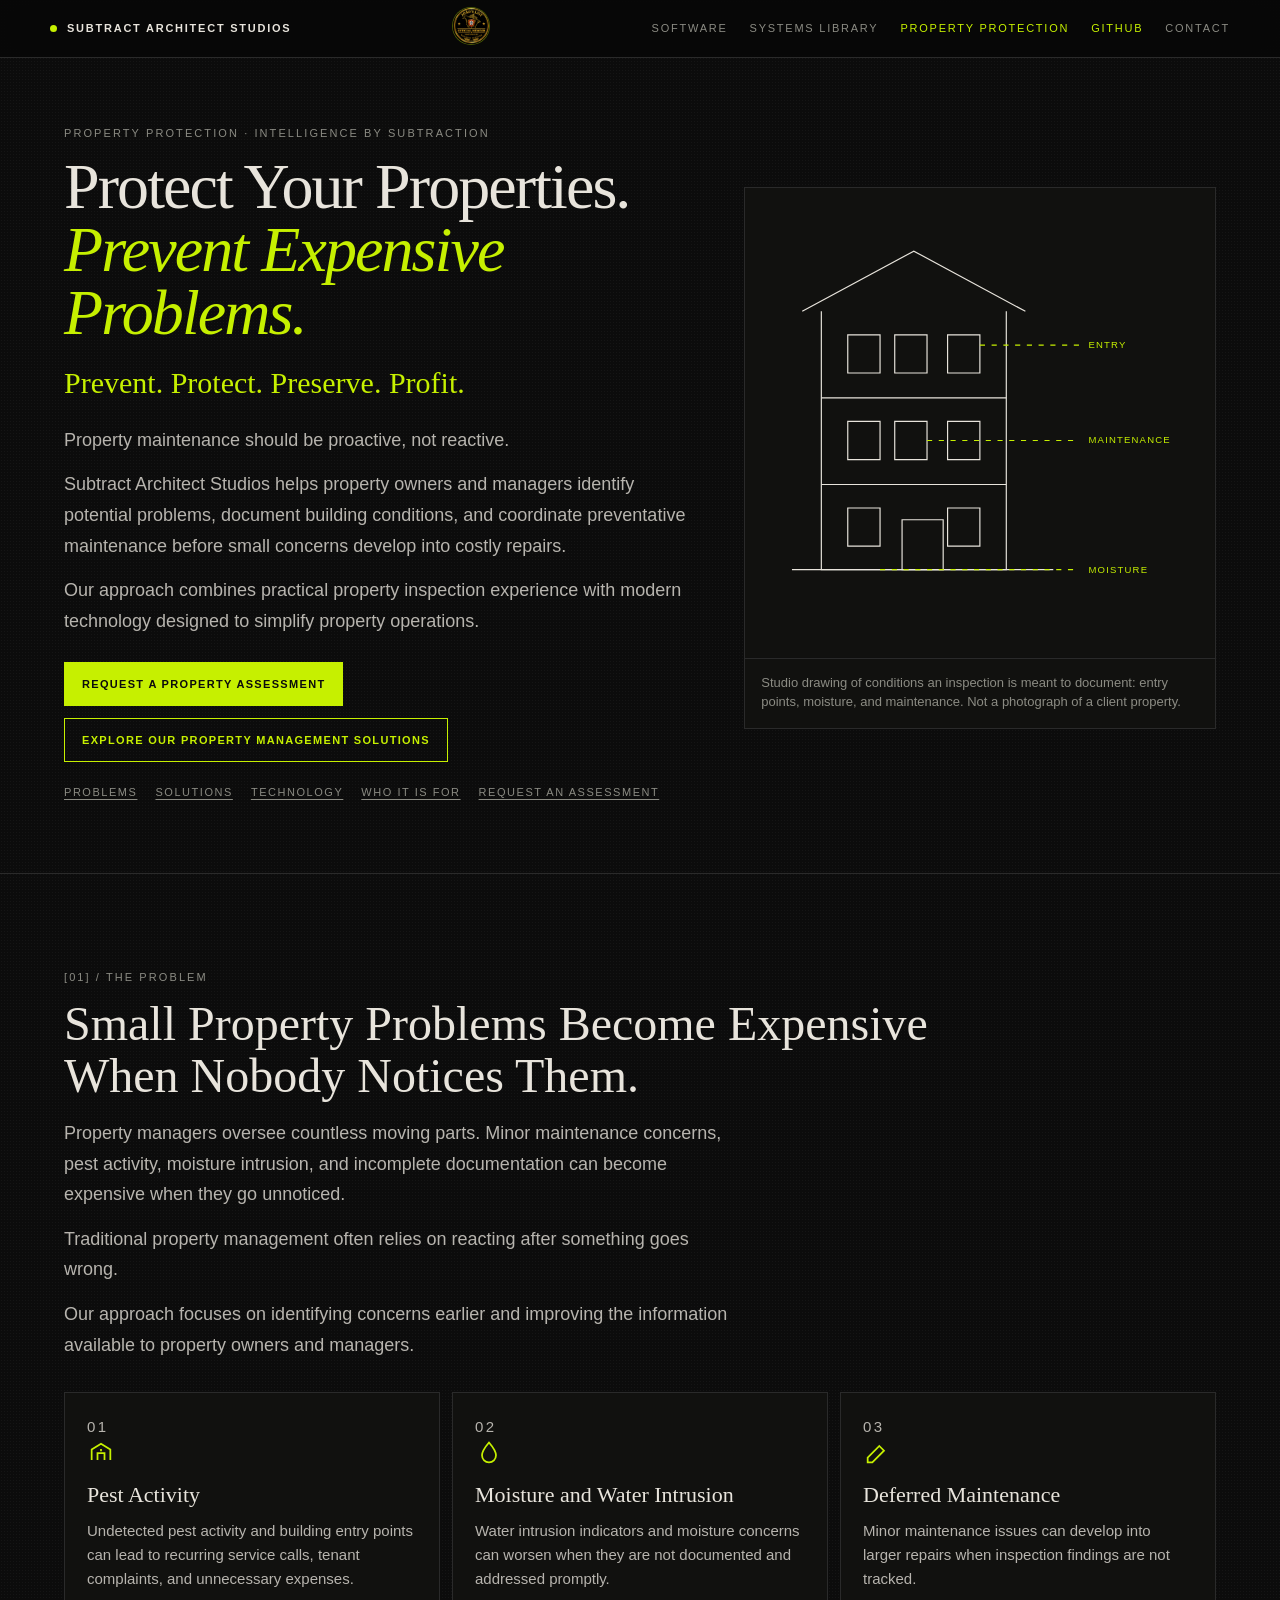
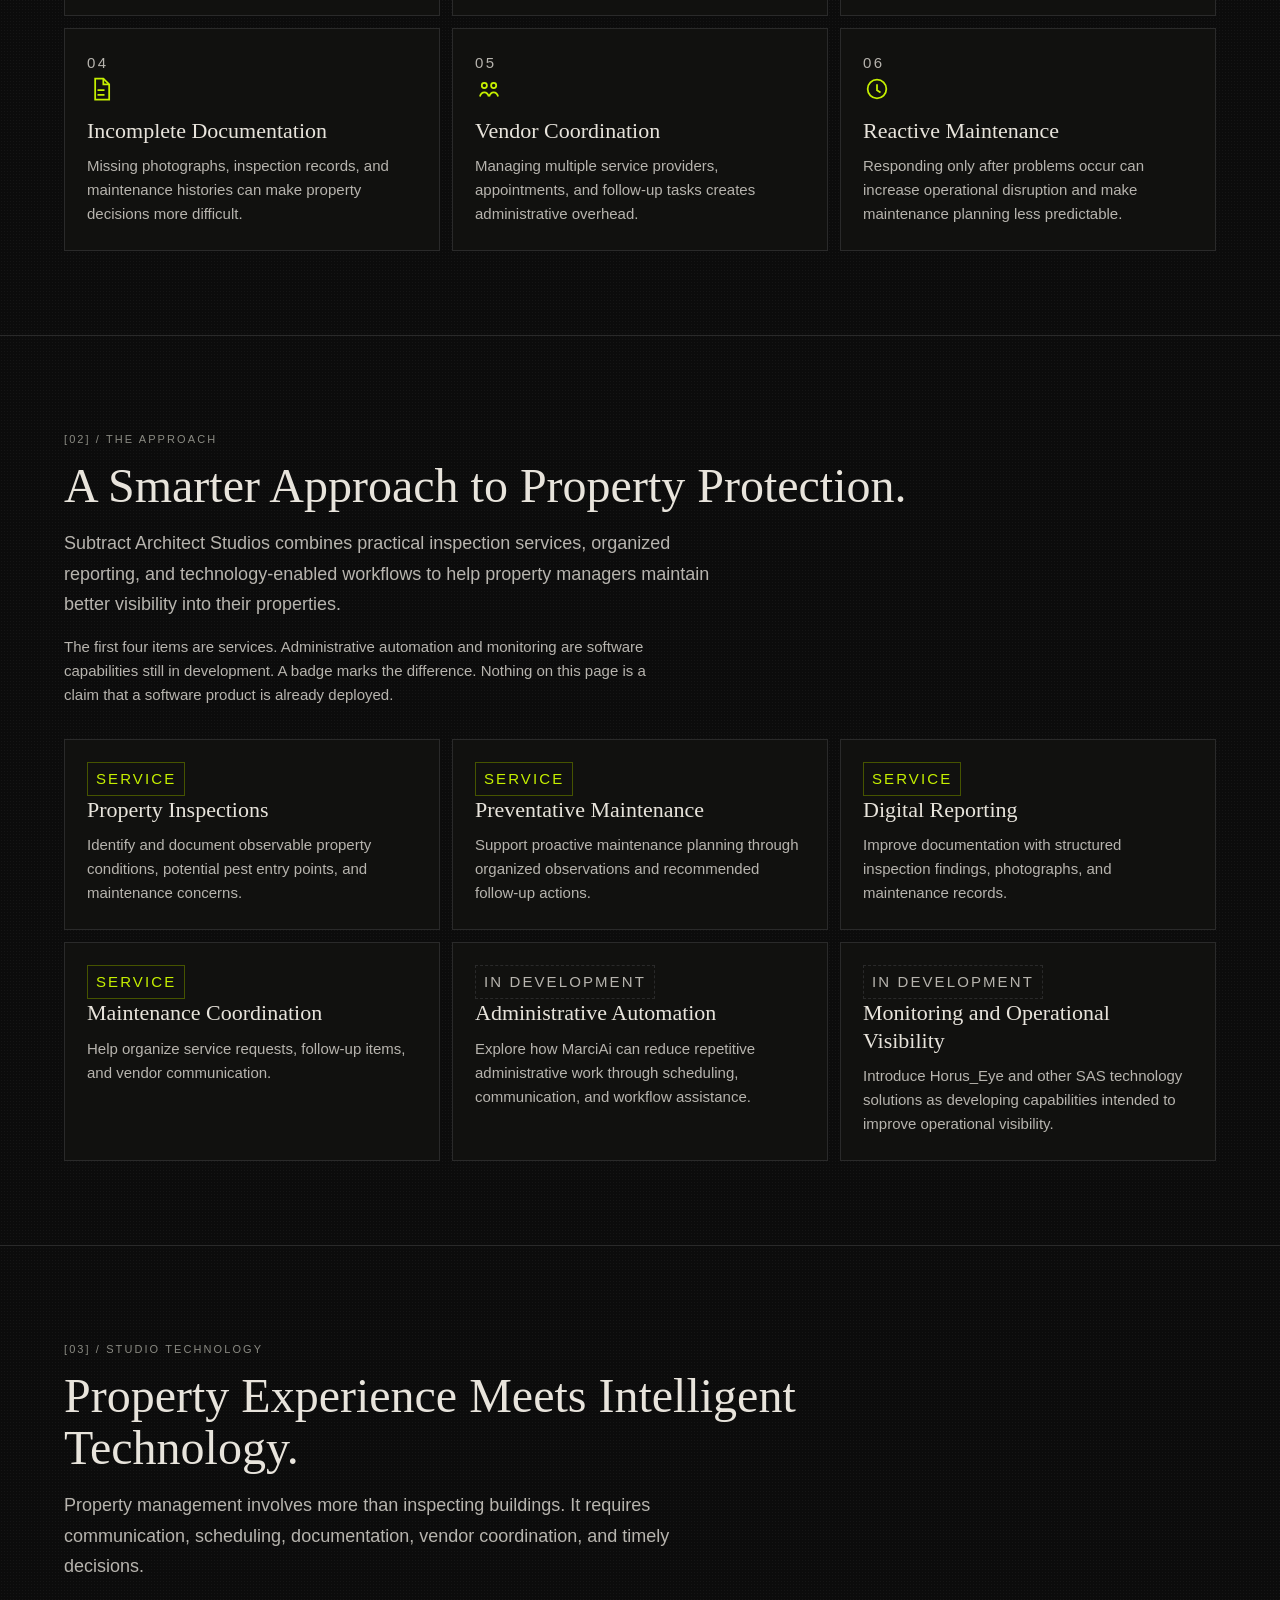
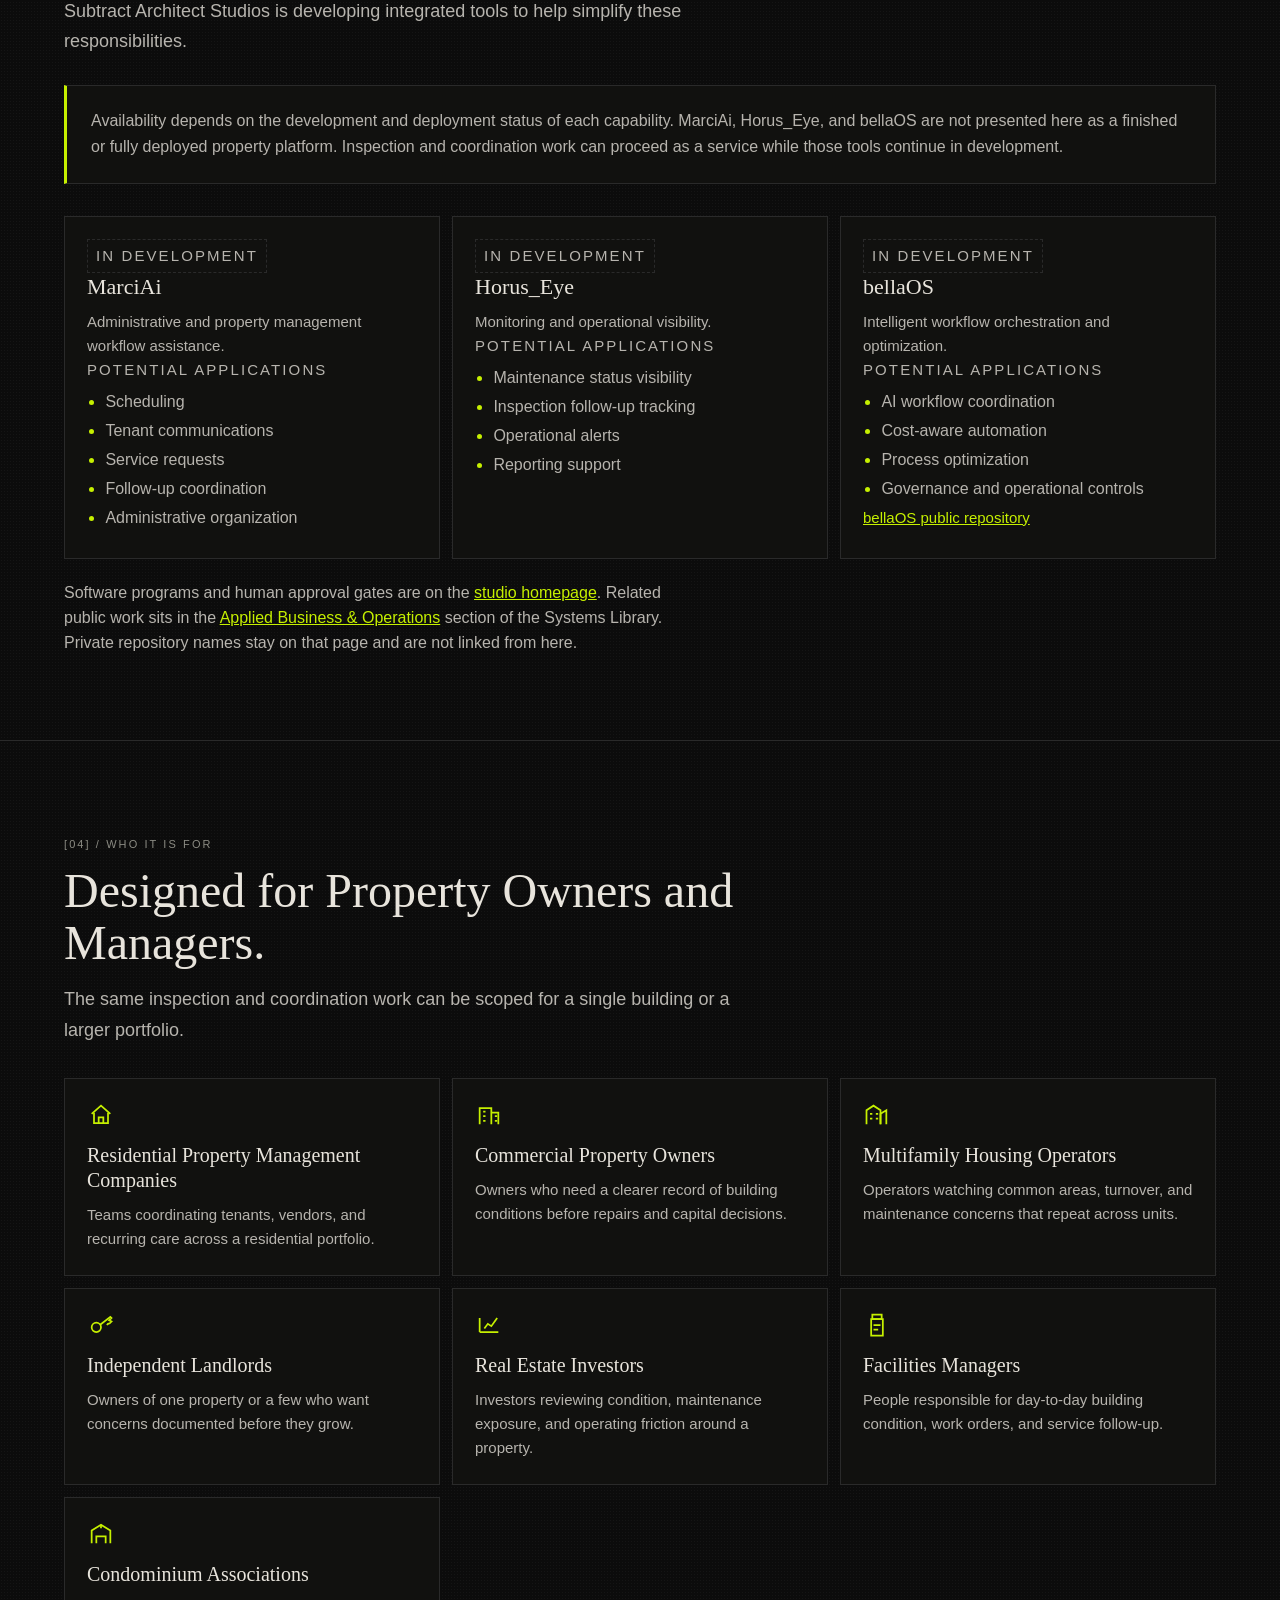
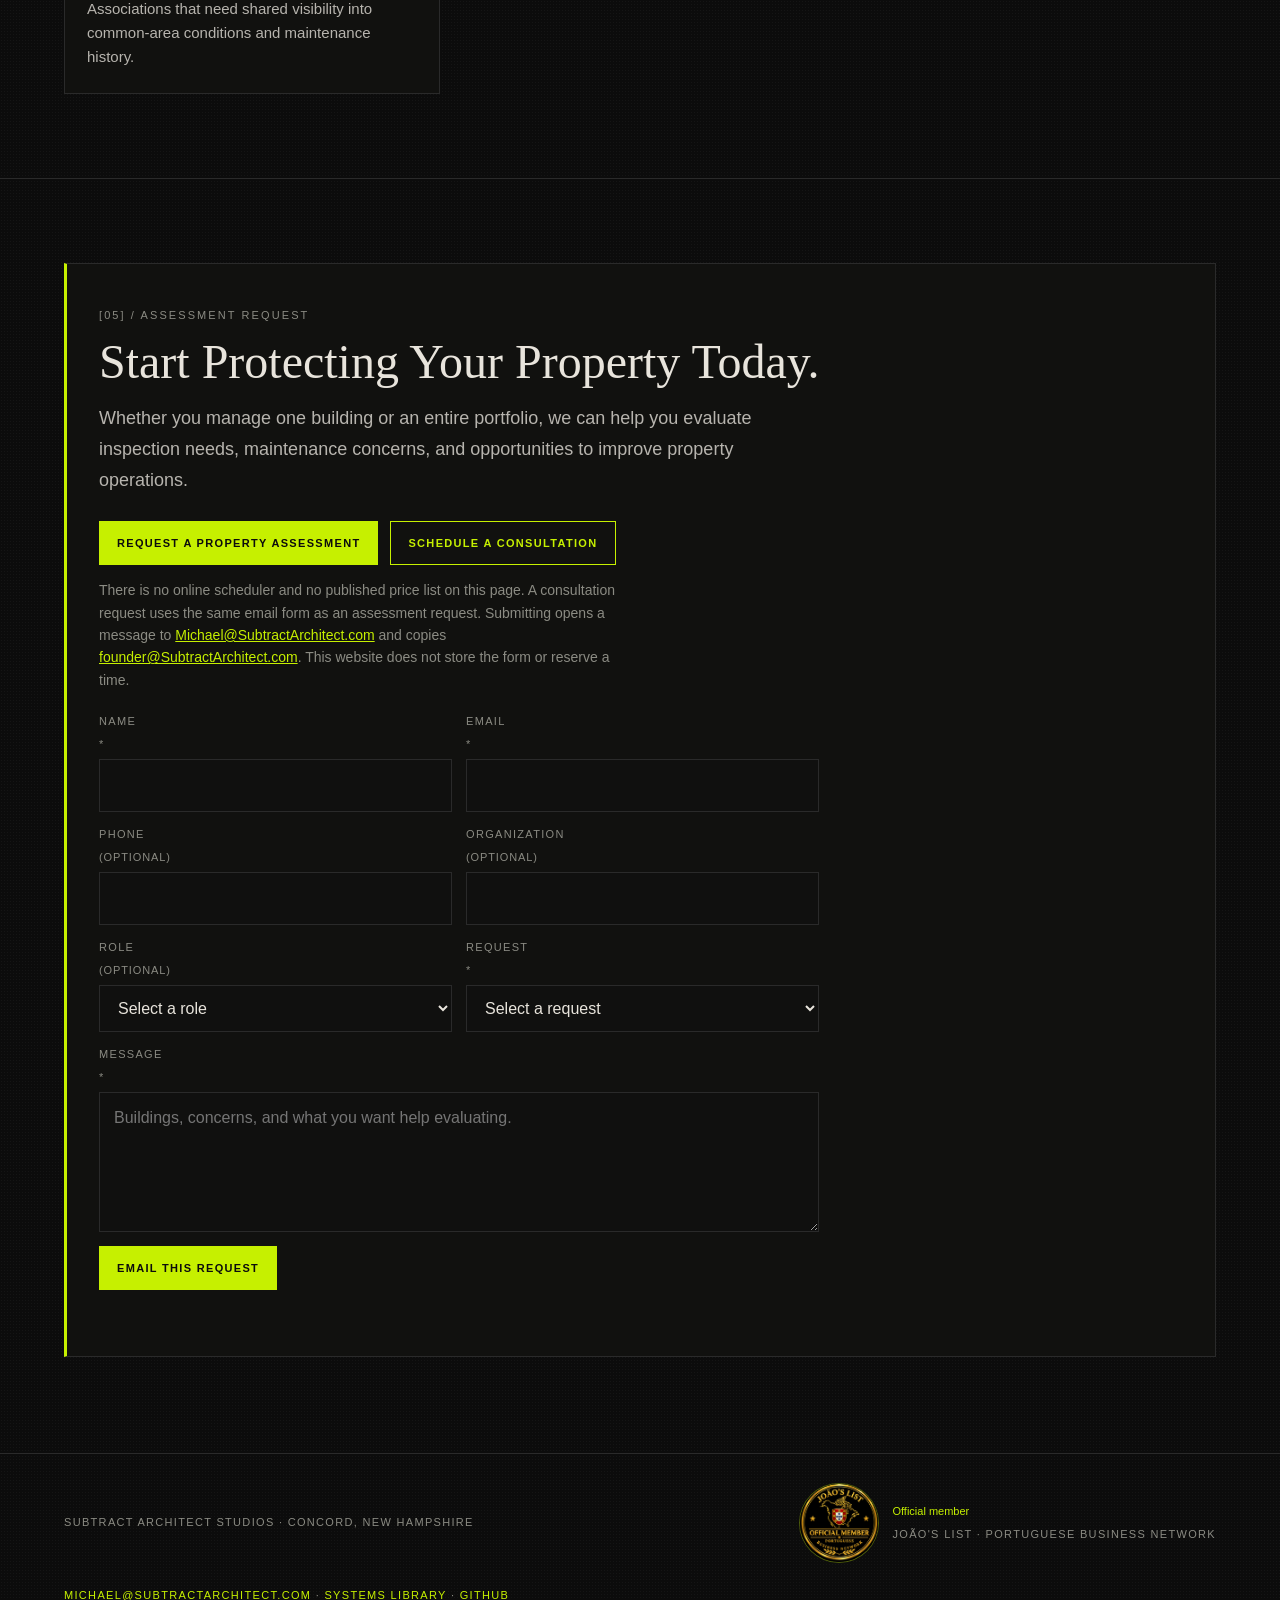
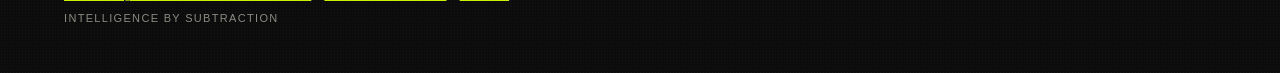
==== commit f354c794: "feat: make software programs the homepage Move the systems library to /library/ and lead the site wi" ====
--- a/property-protection/index.html
+++ b/property-protection/index.html
@@ -147,7 +147,8 @@
       <a class="mark" href="../index.html"><span class="dot" aria-hidden="true"></span> Subtract Architect Studios</a>
       <a href="https://joaoslist.com" target="_blank" rel="noopener noreferrer" title="João's List official member"><img class="seal" src="../media/joaos-list-official-member.jpg" alt="João's List official member, Portuguese Business Network" width="36" height="36"></a>
       <nav class="nav" aria-label="Primary">
-        <a href="../index.html">Systems Library</a>
+        <a href="../index.html">Software</a>
+        <a href="../library/">Systems Library</a>
         <a href="./" aria-current="page">Property Protection</a>
         <a href="https://github.com/michaelchaves-dev" target="_blank" rel="noopener noreferrer">GitHub <span class="sr-only">(opens in a new tab)</span></a>
         <a href="#assessment">Contact</a>
@@ -343,7 +344,7 @@
             <p class="repo-link"><a href="https://github.com/michaelchaves-dev/bellaOS" target="_blank" rel="noopener noreferrer">bellaOS public repository <span class="sr-only">(opens in a new tab)</span></a></p>
           </article>
         </div>
-        <p class="crosslink">Related public work sits in the <a href="../index.html#applied-business-operations">Applied Business &amp; Operations</a> section of the Systems Library. Private repository names stay on that page and are not linked from here.</p>
+        <p class="crosslink">Software programs and human approval gates are on the <a href="../index.html">studio homepage</a>. Related public work sits in the <a href="../library/#applied-business-operations">Applied Business &amp; Operations</a> section of the Systems Library. Private repository names stay on that page and are not linked from here.</p>
       </div>
     </section>
 
@@ -461,7 +462,7 @@
         <img src="../media/joaos-list-official-member.jpg" alt="João's List official member badge" width="78" height="78">
         <span>Official member<small>João's List · Portuguese Business Network</small></span>
       </a>
-      <span><a href="mailto:Michael@SubtractArchitect.com">Michael@SubtractArchitect.com</a> · <a href="../index.html#library">Systems Library</a> · <a href="https://github.com/michaelchaves-dev" target="_blank" rel="noopener noreferrer">GitHub</a><small>Intelligence by subtraction</small></span>
+      <span><a href="mailto:Michael@SubtractArchitect.com">Michael@SubtractArchitect.com</a> · <a href="../library/">Systems Library</a> · <a href="https://github.com/michaelchaves-dev" target="_blank" rel="noopener noreferrer">GitHub</a><small>Intelligence by subtraction</small></span>
     </div>
   </footer>
   <script>
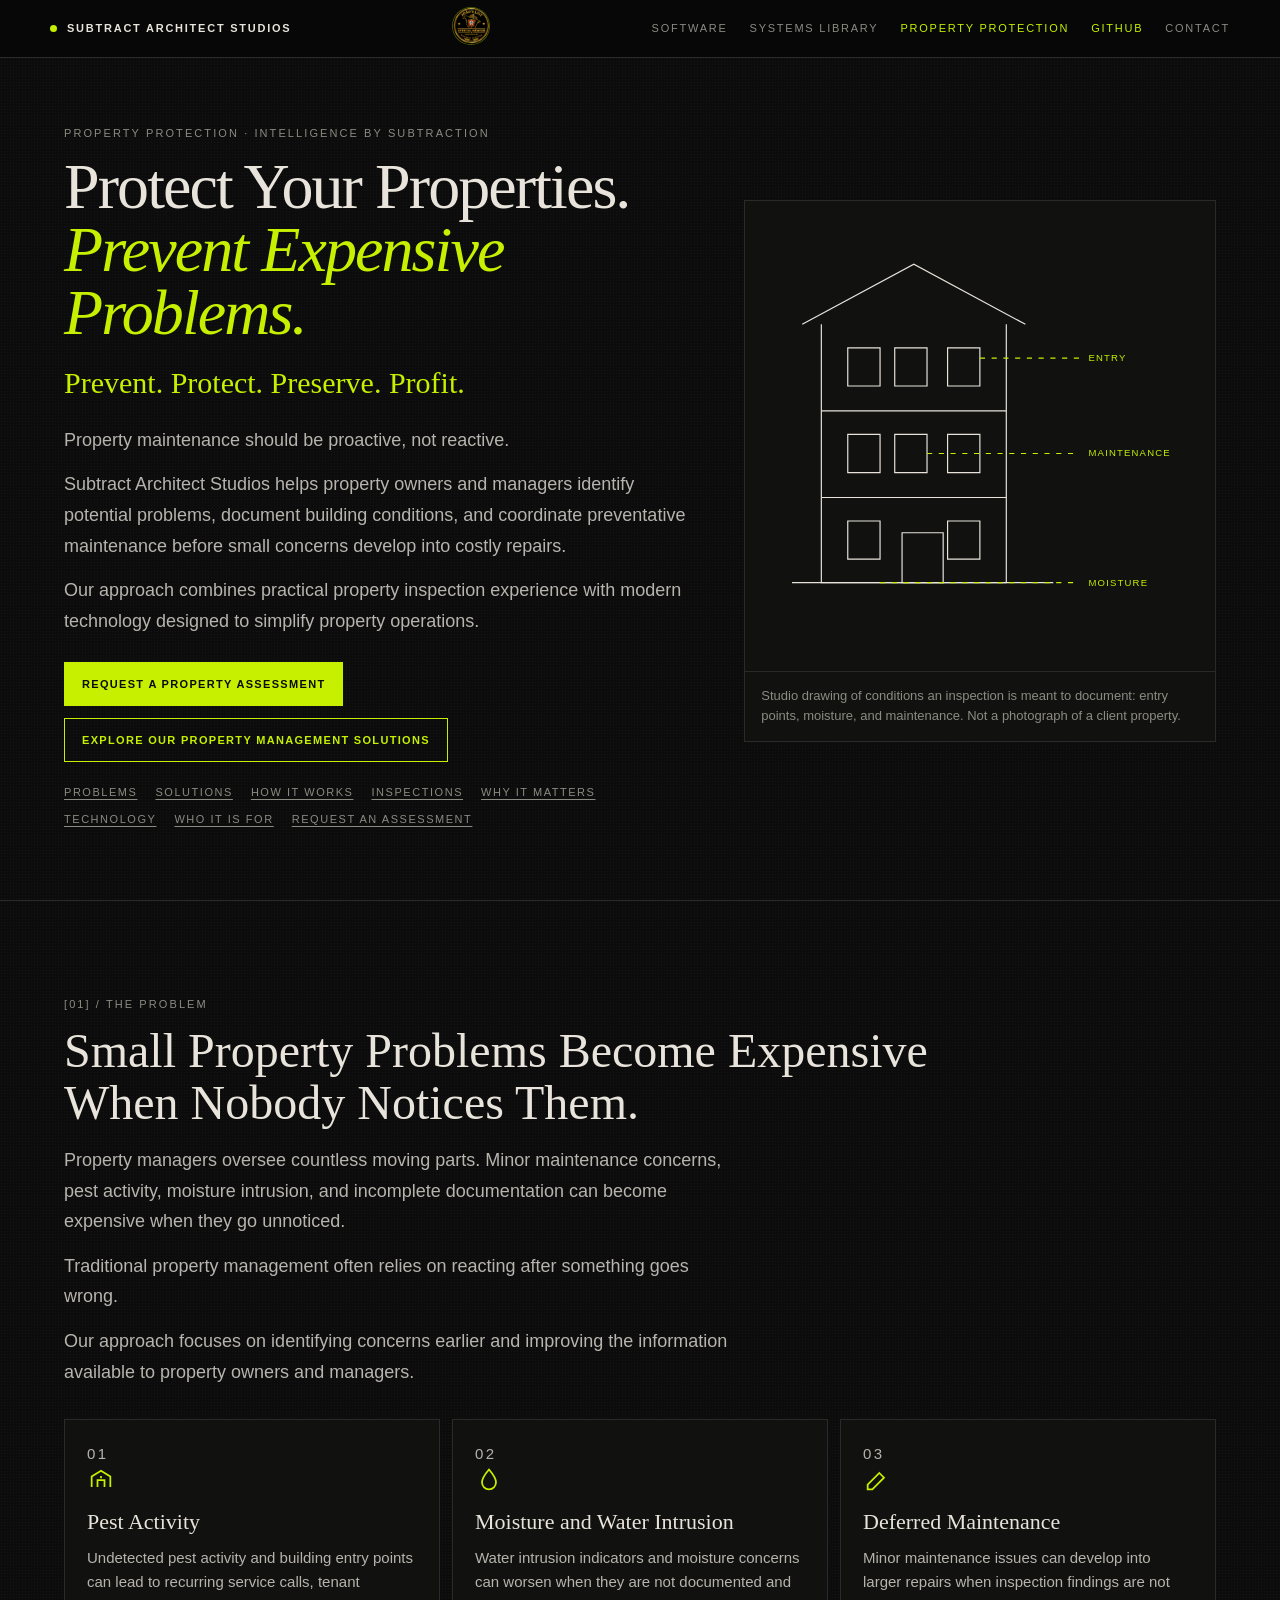
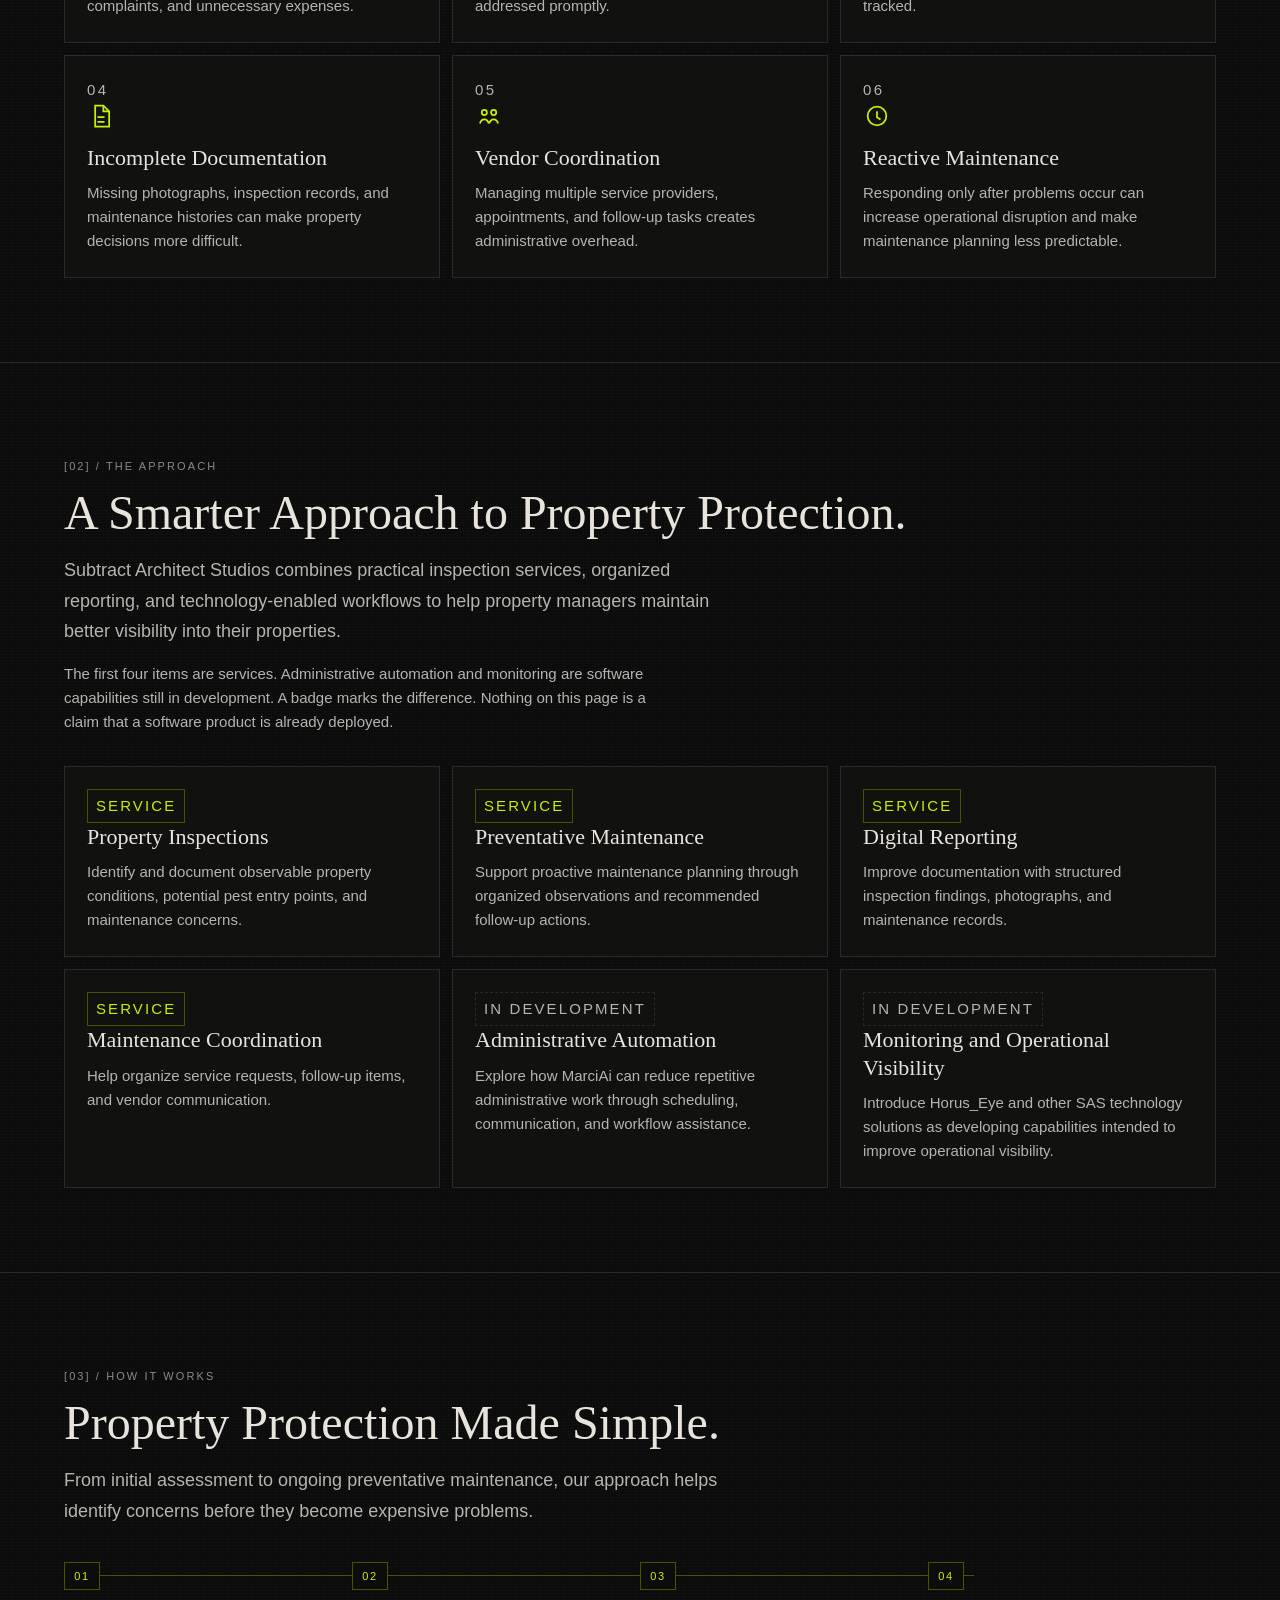
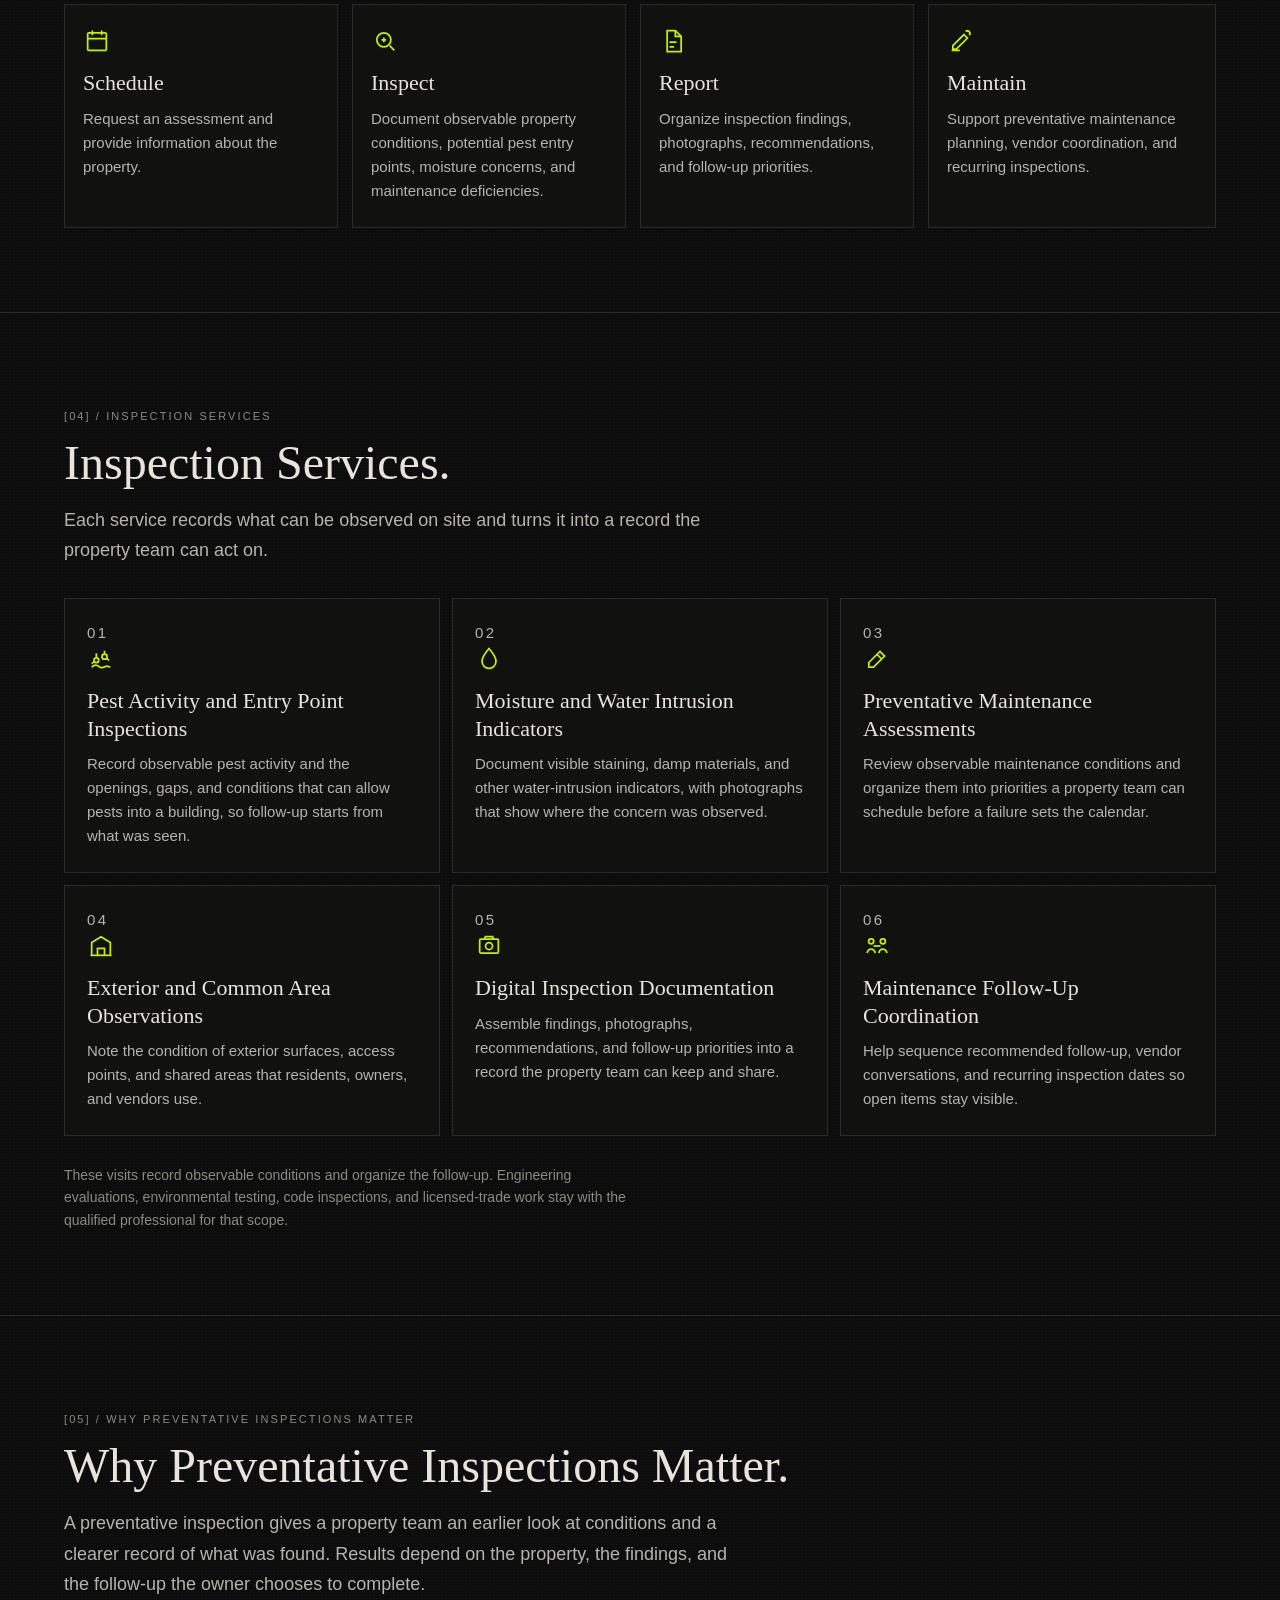
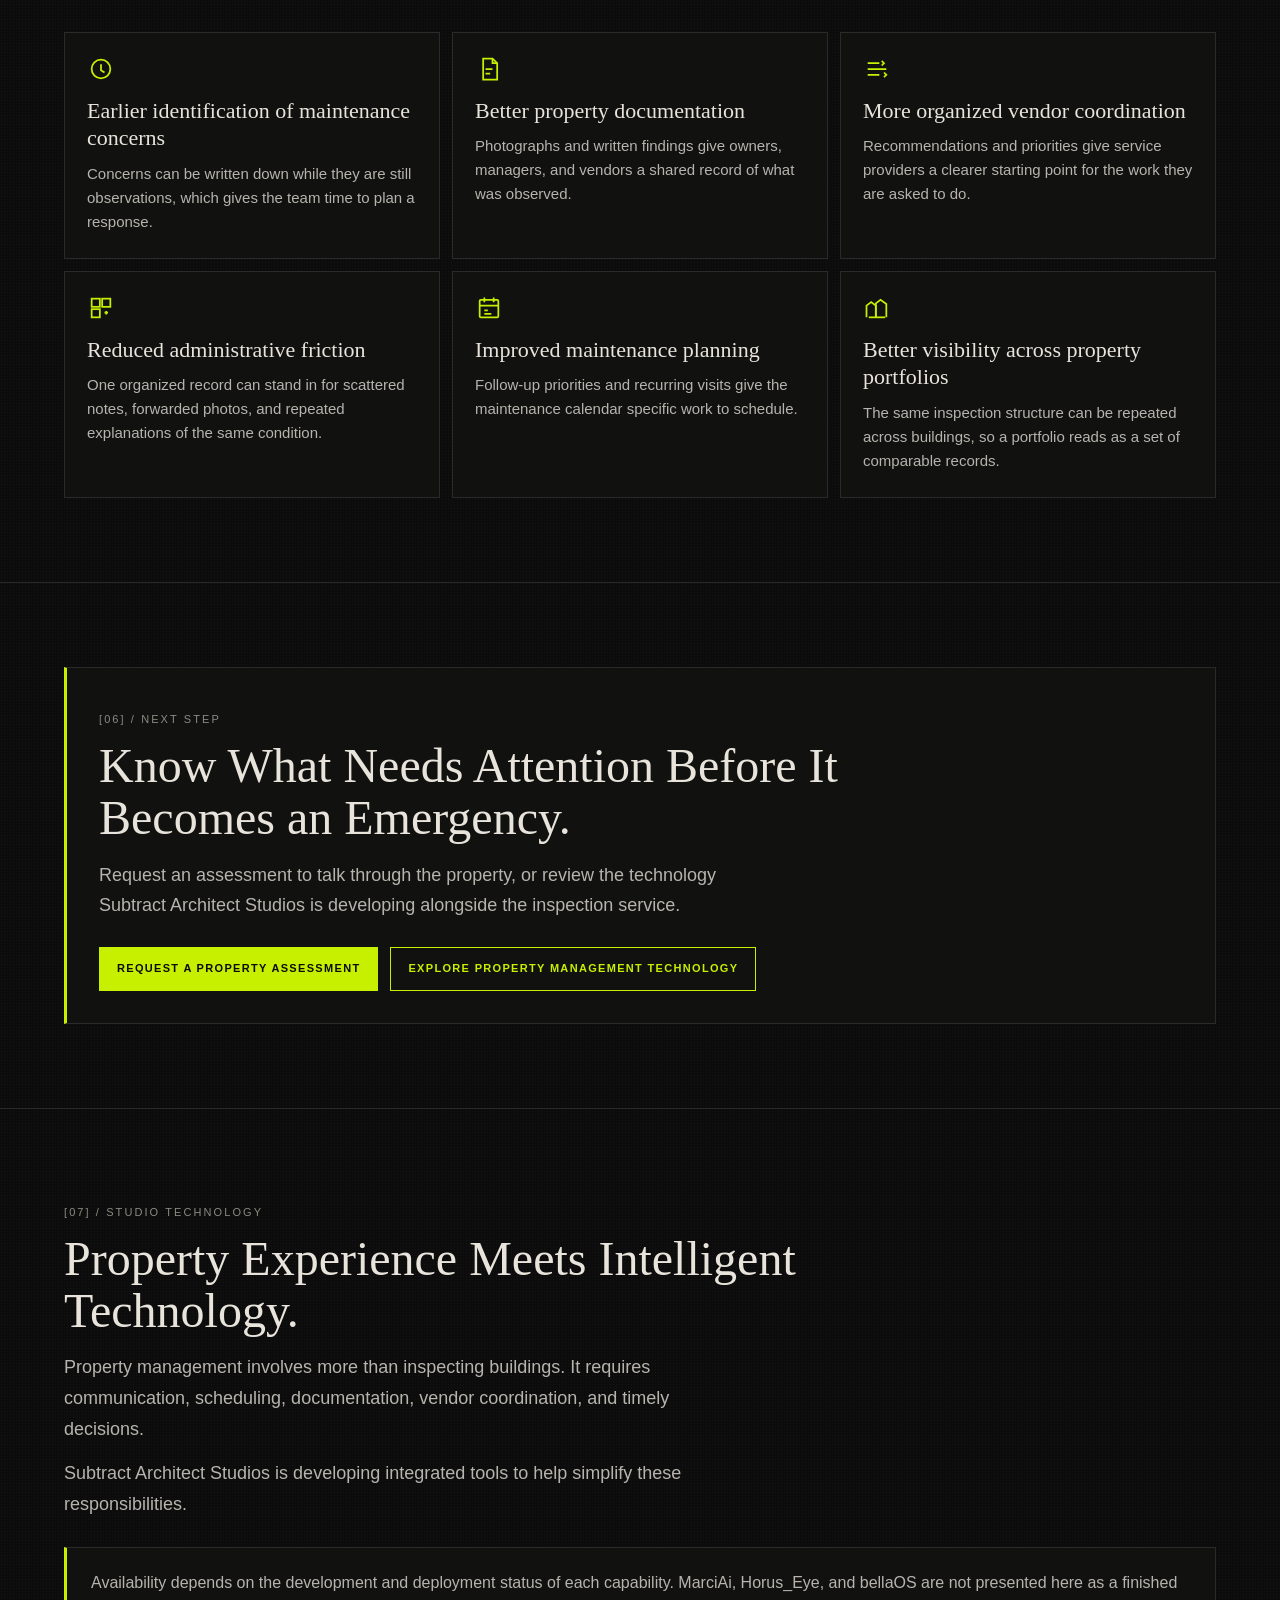
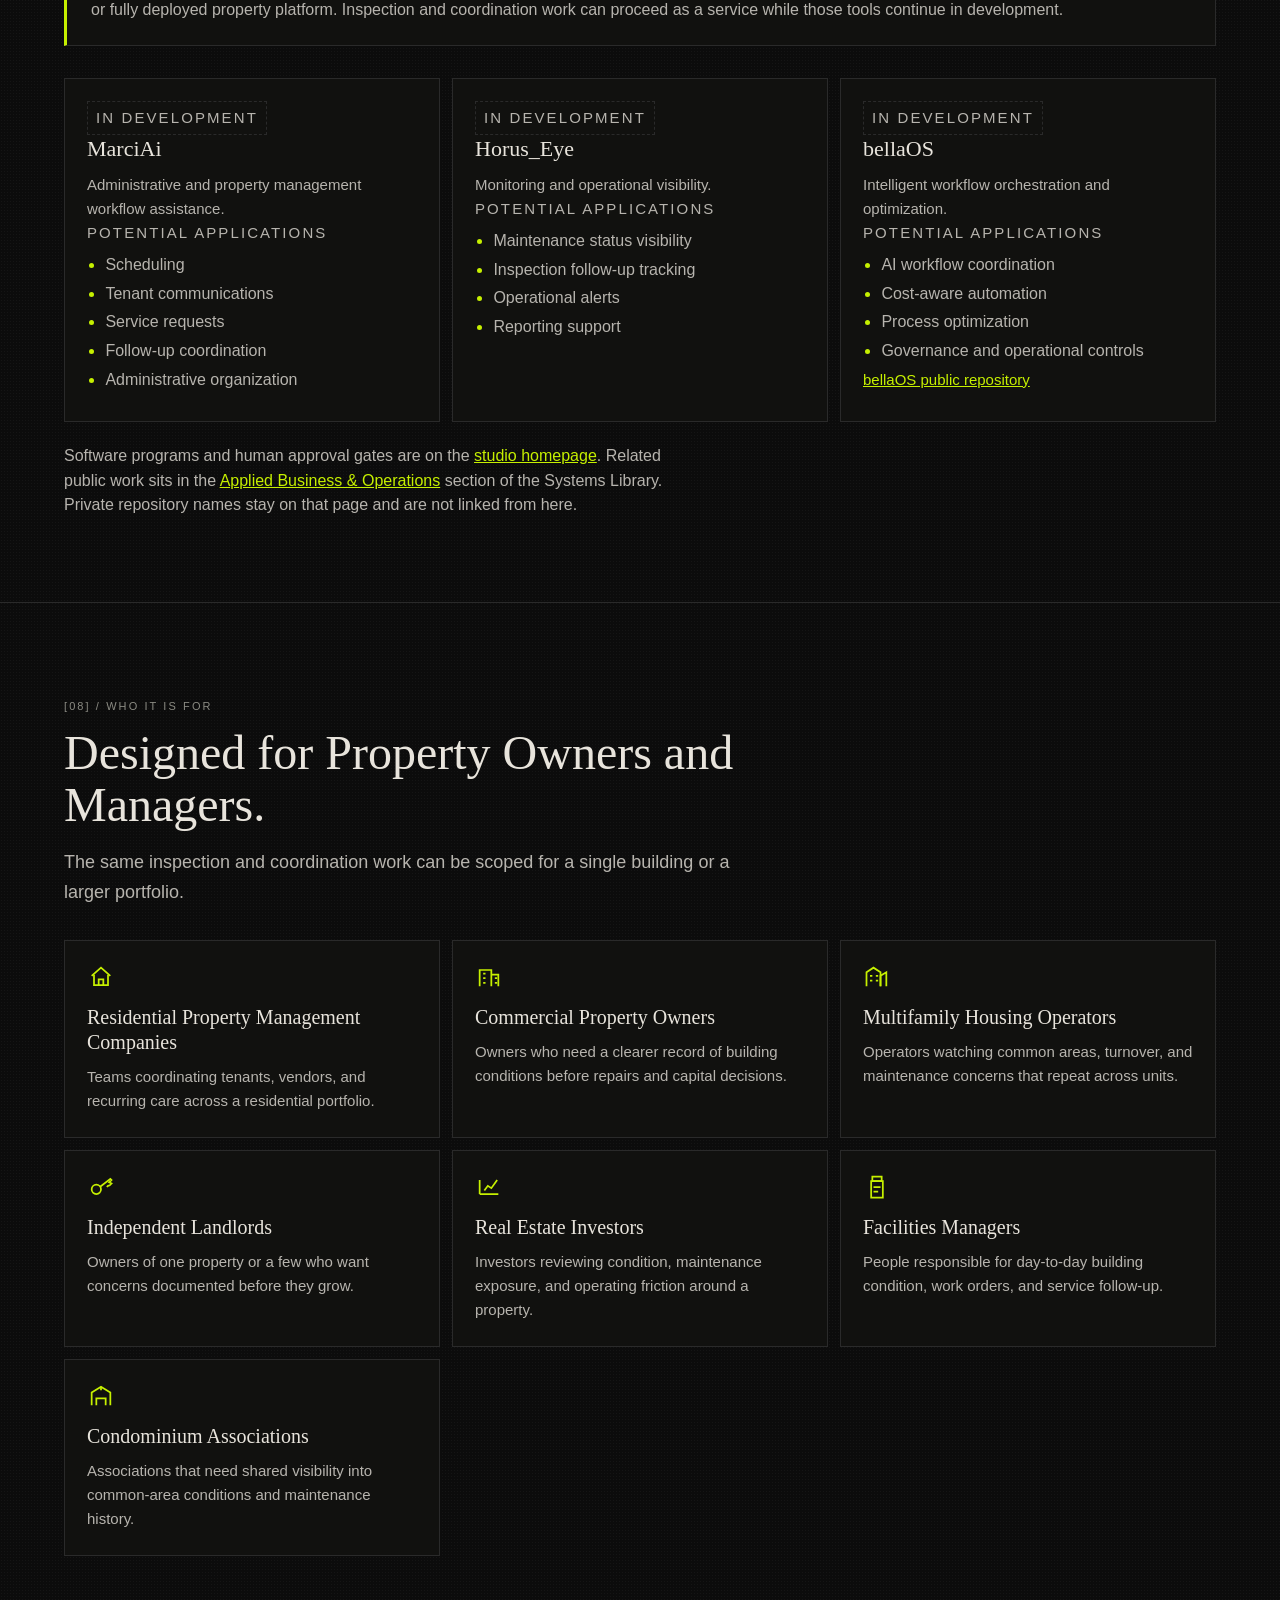
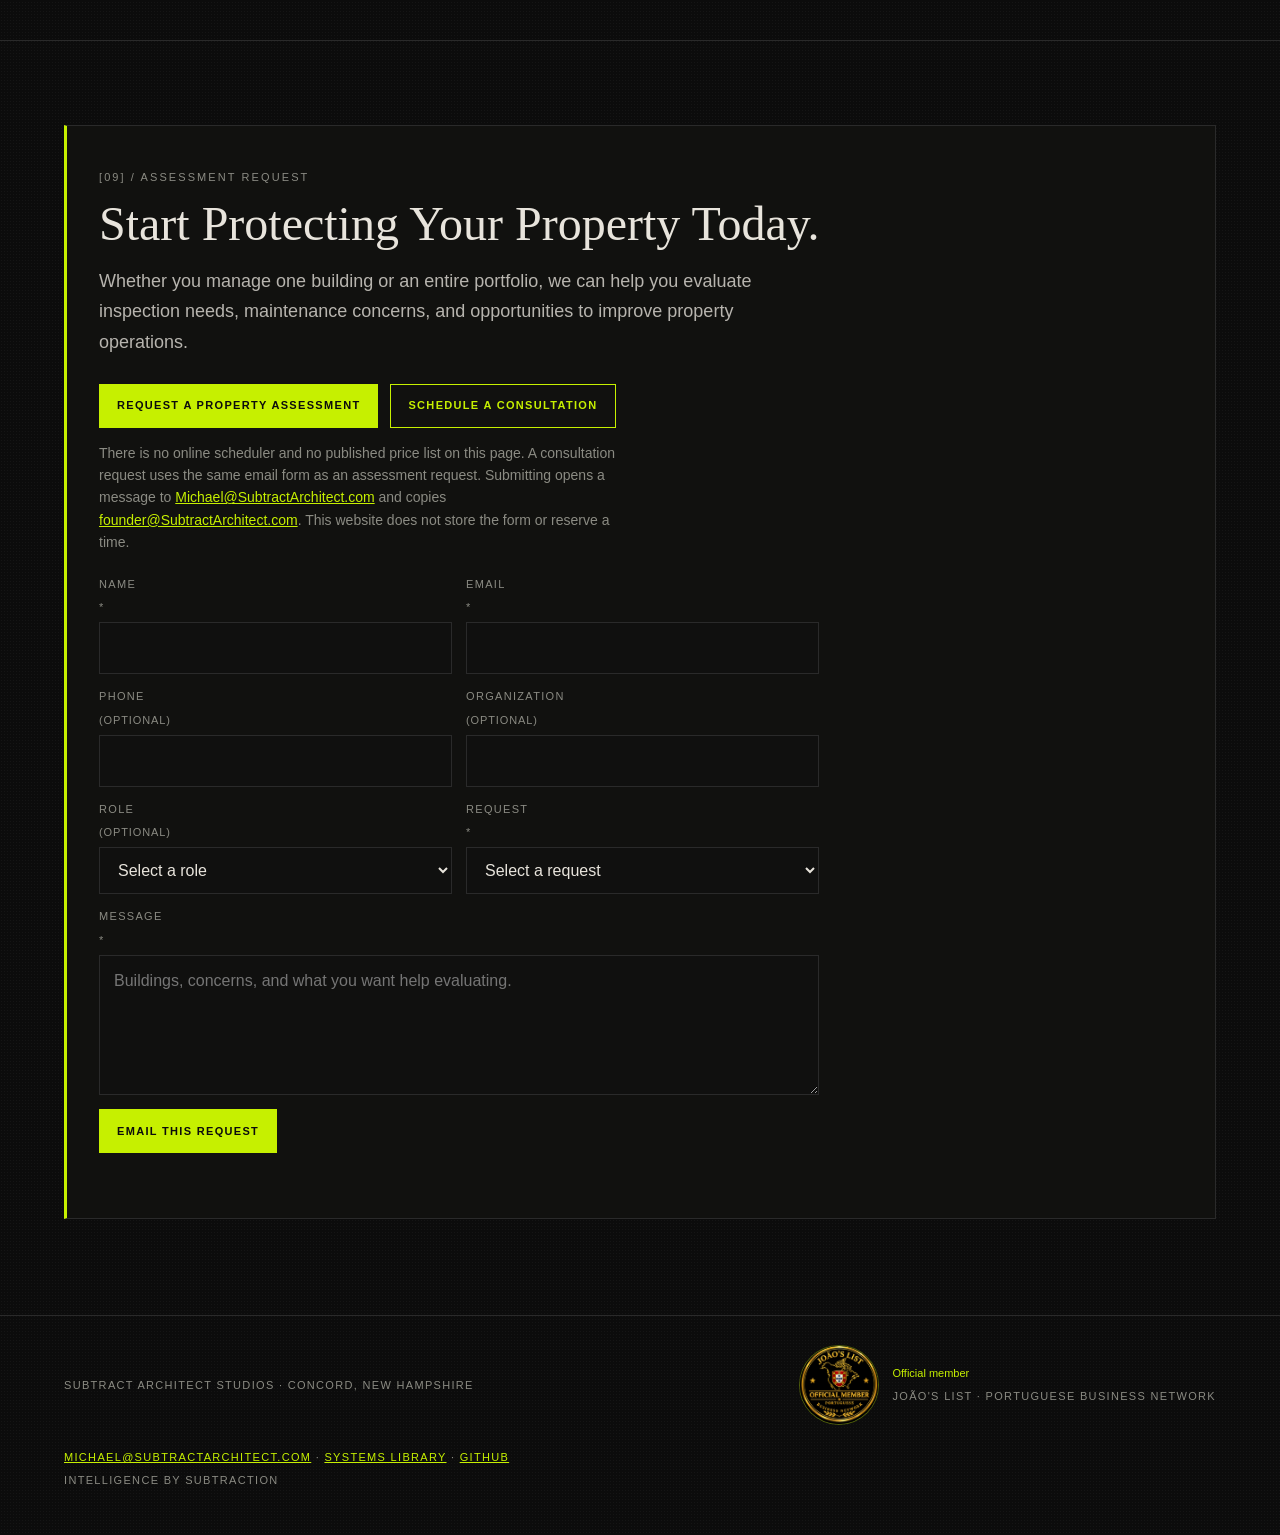
==== commit f2dde5d7: "feat: add the property inspection workflow Show the path from scheduling an assessment through inspe" ====
--- a/property-protection/index.html
+++ b/property-protection/index.html
@@ -102,6 +102,20 @@
     .repo-link a,.crosslink a,.form-note a,.foot a{color:var(--lime)}
     .crosslink{margin:22px 0 0;color:var(--body);max-width:70ch}
     .audience .card h3{font-size:20px}
+    .timeline{list-style:none;margin:36px 0 0;padding:0;display:grid;grid-template-columns:repeat(4,minmax(0,1fr));gap:0}
+    .step{margin:0;min-width:0;display:flex;flex-direction:column}
+    .step-rail{position:relative;height:28px;margin:0 0 14px}
+    .step-rail::before{content:"";position:absolute;top:13px;left:0;right:0;height:1px;background:#465400}
+    .step:first-child .step-rail::before{left:8px}
+    .step:last-child .step-rail::before{right:calc(100% - 46px)}
+    .step-no{position:relative;z-index:1;display:inline-grid;place-items:center;min-width:36px;height:28px;padding:0 8px;background:#0c0c0c;color:var(--lime);border:1px solid #465400;font-size:11px;letter-spacing:.14em}
+    .step-body{border:1px solid var(--line);background:var(--panel);padding:22px 18px 24px;margin-right:14px;height:100%}
+    .step:last-child .step-body{margin-right:0}
+    .step-body:hover{border-color:#465400}
+    .step h3{font-size:22px}
+    .step p{margin:0;color:var(--body);font-size:15px;line-height:1.6}
+    .scope{margin:28px 0 0;max-width:74ch;color:var(--muted);font-size:14px;line-height:1.6}
+    .workflow-cta .lead-box h2{max-width:16em}
     .lead{padding:84px 0 96px}
     .lead-box{border:1px solid var(--line);border-left:3px solid var(--lime);background:var(--panel);padding:32px}
     .form-note{color:var(--muted);font-size:14px;line-height:1.6;max-width:68ch;letter-spacing:0;text-transform:none}
@@ -131,6 +145,12 @@
     @media (max-width:980px){
       .hero-grid,.form-row{grid-template-columns:1fr}
       .cards{grid-template-columns:1fr 1fr}
+      .timeline{grid-template-columns:1fr;gap:12px}
+      .step{border:1px solid var(--line);background:var(--panel);padding:22px}
+      .step-rail{height:auto;margin:0 0 14px}
+      .step-rail::before{display:none}
+      .step-body{border:0;background:transparent;padding:0;margin:0;height:auto}
+      .step:hover{border-color:#465400}
     }
     @media (max-width:640px){
       .cards{grid-template-columns:1fr}
@@ -172,6 +192,9 @@
           <nav class="inpage" aria-label="On this page">
             <a href="#problems">Problems</a>
             <a href="#solutions">Solutions</a>
+            <a href="#workflow">How it works</a>
+            <a href="#services">Inspections</a>
+            <a href="#why">Why it matters</a>
             <a href="#technology">Technology</a>
             <a href="#audience">Who it is for</a>
             <a href="#assessment">Request an assessment</a>
@@ -295,9 +318,152 @@
       </div>
     </section>
 
+    <section class="section" id="workflow" aria-labelledby="workflow-title">
+      <div class="wrap">
+        <p class="idx">[03] / How it works</p>
+        <h2 id="workflow-title">Property Protection Made Simple.</h2>
+        <p class="lede">From initial assessment to ongoing preventative maintenance, our approach helps identify concerns before they become expensive problems.</p>
+        <ol class="timeline">
+          <li class="step">
+            <div class="step-rail"><span class="step-no">01</span></div>
+            <div class="step-body">
+              <div class="icon" aria-hidden="true"><svg viewBox="0 0 24 24" fill="none" stroke="currentColor" stroke-width="1.5"><rect x="4" y="5" width="16" height="15" rx="1"/><path d="M8 3v4M16 3v4M4 10h16"/></svg></div>
+              <h3>Schedule</h3>
+              <p>Request an assessment and provide information about the property.</p>
+            </div>
+          </li>
+          <li class="step">
+            <div class="step-rail"><span class="step-no">02</span></div>
+            <div class="step-body">
+              <div class="icon" aria-hidden="true"><svg viewBox="0 0 24 24" fill="none" stroke="currentColor" stroke-width="1.5"><circle cx="11" cy="11" r="6"/><path d="M16 16l4 4"/><path d="M9 11h4M11 9v4"/></svg></div>
+              <h3>Inspect</h3>
+              <p>Document observable property conditions, potential pest entry points, moisture concerns, and maintenance deficiencies.</p>
+            </div>
+          </li>
+          <li class="step">
+            <div class="step-rail"><span class="step-no">03</span></div>
+            <div class="step-body">
+              <div class="icon" aria-hidden="true"><svg viewBox="0 0 24 24" fill="none" stroke="currentColor" stroke-width="1.5"><path d="M7 3h7l5 5v13H7z"/><path d="M14 3v5h5M9 13h6M9 17h4"/></svg></div>
+              <h3>Report</h3>
+              <p>Organize inspection findings, photographs, recommendations, and follow-up priorities.</p>
+            </div>
+          </li>
+          <li class="step">
+            <div class="step-rail"><span class="step-no">04</span></div>
+            <div class="step-body">
+              <div class="icon" aria-hidden="true"><svg viewBox="0 0 24 24" fill="none" stroke="currentColor" stroke-width="1.5"><path d="M14.5 6.5l3 3L8 19H5v-3l9.5-9.5z"/><path d="M4 20h7"/><path d="M16 4a2.1 2.1 0 0 1 3 3"/></svg></div>
+              <h3>Maintain</h3>
+              <p>Support preventative maintenance planning, vendor coordination, and recurring inspections.</p>
+            </div>
+          </li>
+        </ol>
+      </div>
+    </section>
+
+    <section class="section" id="services" aria-labelledby="services-title">
+      <div class="wrap">
+        <p class="idx">[04] / Inspection services</p>
+        <h2 id="services-title">Inspection Services.</h2>
+        <p class="lede">Each service records what can be observed on site and turns it into a record the property team can act on.</p>
+        <div class="cards">
+          <article class="card">
+            <p class="num">01</p>
+            <div class="icon" aria-hidden="true"><svg viewBox="0 0 24 24" fill="none" stroke="currentColor" stroke-width="1.5"><circle cx="8" cy="13" r="2"/><circle cx="15" cy="10" r="2.2"/><path d="M8 11V7M15 7.8V5M6.2 14.2L4 16M16.6 11.6L19 13"/><path d="M4 19c2-2 4.2-2.2 6.2-.6 1.4 1.1 3.2 1.2 5 .2 1.6-.9 3.4-.6 4.8.6"/></svg></div>
+            <h3>Pest Activity and Entry Point Inspections</h3>
+            <p>Record observable pest activity and the openings, gaps, and conditions that can allow pests into a building, so follow-up starts from what was seen.</p>
+          </article>
+          <article class="card">
+            <p class="num">02</p>
+            <div class="icon" aria-hidden="true"><svg viewBox="0 0 24 24" fill="none" stroke="currentColor" stroke-width="1.5"><path d="M12 3s6 7 6 11a6 6 0 0 1-12 0c0-4 6-11 6-11z"/></svg></div>
+            <h3>Moisture and Water Intrusion Indicators</h3>
+            <p>Document visible staining, damp materials, and other water-intrusion indicators, with photographs that show where the concern was observed.</p>
+          </article>
+          <article class="card">
+            <p class="num">03</p>
+            <div class="icon" aria-hidden="true"><svg viewBox="0 0 24 24" fill="none" stroke="currentColor" stroke-width="1.5"><path d="M14.5 5.5l4 4L9 19H5v-4l9.5-9.5z"/><path d="M12 8l4 4"/></svg></div>
+            <h3>Preventative Maintenance Assessments</h3>
+            <p>Review observable maintenance conditions and organize them into priorities a property team can schedule before a failure sets the calendar.</p>
+          </article>
+          <article class="card">
+            <p class="num">04</p>
+            <div class="icon" aria-hidden="true"><svg viewBox="0 0 24 24" fill="none" stroke="currentColor" stroke-width="1.5"><path d="M4 20V9l8-5 8 5v11"/><path d="M9 20v-6h6v6"/><path d="M3 20h18"/></svg></div>
+            <h3>Exterior and Common Area Observations</h3>
+            <p>Note the condition of exterior surfaces, access points, and shared areas that residents, owners, and vendors use.</p>
+          </article>
+          <article class="card">
+            <p class="num">05</p>
+            <div class="icon" aria-hidden="true"><svg viewBox="0 0 24 24" fill="none" stroke="currentColor" stroke-width="1.5"><rect x="4" y="6" width="16" height="12" rx="1"/><circle cx="12" cy="12" r="3"/><path d="M8 6l1-2h6l1 2"/></svg></div>
+            <h3>Digital Inspection Documentation</h3>
+            <p>Assemble findings, photographs, recommendations, and follow-up priorities into a record the property team can keep and share.</p>
+          </article>
+          <article class="card">
+            <p class="num">06</p>
+            <div class="icon" aria-hidden="true"><svg viewBox="0 0 24 24" fill="none" stroke="currentColor" stroke-width="1.5"><circle cx="7" cy="8" r="2.2"/><circle cx="17" cy="8" r="2.2"/><path d="M3.5 18c.5-2.2 2-3.4 3.5-3.4S10 15.8 10.5 18M13.5 18c.5-2.2 2-3.4 3.5-3.4s3 1.2 3.5 3.4"/><path d="M9 12h6"/></svg></div>
+            <h3>Maintenance Follow-Up Coordination</h3>
+            <p>Help sequence recommended follow-up, vendor conversations, and recurring inspection dates so open items stay visible.</p>
+          </article>
+        </div>
+        <p class="scope">These visits record observable conditions and organize the follow-up. Engineering evaluations, environmental testing, code inspections, and licensed-trade work stay with the qualified professional for that scope.</p>
+      </div>
+    </section>
+
+    <section class="section" id="why" aria-labelledby="why-title">
+      <div class="wrap">
+        <p class="idx">[05] / Why preventative inspections matter</p>
+        <h2 id="why-title">Why Preventative Inspections Matter.</h2>
+        <p class="lede">A preventative inspection gives a property team an earlier look at conditions and a clearer record of what was found. Results depend on the property, the findings, and the follow-up the owner chooses to complete.</p>
+        <div class="cards">
+          <article class="card">
+            <div class="icon" aria-hidden="true"><svg viewBox="0 0 24 24" fill="none" stroke="currentColor" stroke-width="1.5"><circle cx="12" cy="12" r="8"/><path d="M12 8v5l3 2"/></svg></div>
+            <h3>Earlier identification of maintenance concerns</h3>
+            <p>Concerns can be written down while they are still observations, which gives the team time to plan a response.</p>
+          </article>
+          <article class="card">
+            <div class="icon" aria-hidden="true"><svg viewBox="0 0 24 24" fill="none" stroke="currentColor" stroke-width="1.5"><path d="M7 3h8l4 4v14H7z"/><path d="M15 3v4h4M9 12h6M9 16h4"/></svg></div>
+            <h3>Better property documentation</h3>
+            <p>Photographs and written findings give owners, managers, and vendors a shared record of what was observed.</p>
+          </article>
+          <article class="card">
+            <div class="icon" aria-hidden="true"><svg viewBox="0 0 24 24" fill="none" stroke="currentColor" stroke-width="1.5"><path d="M4 7h10M4 12h16M4 17h10"/><path d="M16 5l2 2-2 2M18 15l2 2-2 2"/></svg></div>
+            <h3>More organized vendor coordination</h3>
+            <p>Recommendations and priorities give service providers a clearer starting point for the work they are asked to do.</p>
+          </article>
+          <article class="card">
+            <div class="icon" aria-hidden="true"><svg viewBox="0 0 24 24" fill="none" stroke="currentColor" stroke-width="1.5"><rect x="4" y="4" width="7" height="7"/><rect x="13" y="4" width="7" height="7"/><rect x="4" y="13" width="7" height="7"/><path d="M15 16h3M16.5 14.5v3"/></svg></div>
+            <h3>Reduced administrative friction</h3>
+            <p>One organized record can stand in for scattered notes, forwarded photos, and repeated explanations of the same condition.</p>
+          </article>
+          <article class="card">
+            <div class="icon" aria-hidden="true"><svg viewBox="0 0 24 24" fill="none" stroke="currentColor" stroke-width="1.5"><rect x="4" y="5" width="16" height="15" rx="1"/><path d="M8 3v4M16 3v4M4 10h16M8 14h3M8 17h6"/></svg></div>
+            <h3>Improved maintenance planning</h3>
+            <p>Follow-up priorities and recurring visits give the maintenance calendar specific work to schedule.</p>
+          </article>
+          <article class="card">
+            <div class="icon" aria-hidden="true"><svg viewBox="0 0 24 24" fill="none" stroke="currentColor" stroke-width="1.5"><path d="M3 20V10l4-3 4 3v10"/><path d="M11 20V8l4-3 5 3.5V20"/><path d="M5 20h14"/></svg></div>
+            <h3>Better visibility across property portfolios</h3>
+            <p>The same inspection structure can be repeated across buildings, so a portfolio reads as a set of comparable records.</p>
+          </article>
+        </div>
+      </div>
+    </section>
+
+    <section class="section workflow-cta" id="inspection-cta" aria-labelledby="inspection-cta-title">
+      <div class="wrap">
+        <div class="lead-box">
+          <p class="idx">[06] / Next step</p>
+          <h2 id="inspection-cta-title">Know What Needs Attention Before It Becomes an Emergency.</h2>
+          <p class="lede">Request an assessment to talk through the property, or review the technology Subtract Architect Studios is developing alongside the inspection service.</p>
+          <div class="lead-actions">
+            <a class="btn" href="#assessment" data-intent="Property assessment">Request a Property Assessment</a>
+            <a class="btn ghost" href="#technology">Explore Property Management Technology</a>
+          </div>
+        </div>
+      </div>
+    </section>
+
     <section class="section" id="technology">
       <div class="wrap">
-        <p class="idx">[03] / Studio technology</p>
+        <p class="idx">[07] / Studio technology</p>
         <h2>Property Experience Meets Intelligent Technology.</h2>
         <p class="lede">Property management involves more than inspecting buildings. It requires communication, scheduling, documentation, vendor coordination, and timely decisions.</p>
         <p class="lede">Subtract Architect Studios is developing integrated tools to help simplify these responsibilities.</p>
@@ -350,7 +516,7 @@
 
     <section class="section audience" id="audience">
       <div class="wrap">
-        <p class="idx">[04] / Who it is for</p>
+        <p class="idx">[08] / Who it is for</p>
         <h2>Designed for Property Owners and Managers.</h2>
         <p class="lede">The same inspection and coordination work can be scoped for a single building or a larger portfolio.</p>
         <div class="cards">
@@ -396,7 +562,7 @@
     <section class="lead" id="assessment">
       <div class="wrap">
         <div class="lead-box">
-          <p class="idx">[05] / Assessment request</p>
+          <p class="idx">[09] / Assessment request</p>
           <h2>Start Protecting Your Property Today.</h2>
           <p class="lede">Whether you manage one building or an entire portfolio, we can help you evaluate inspection needs, maintenance concerns, and opportunities to improve property operations.</p>
           <div class="lead-actions">
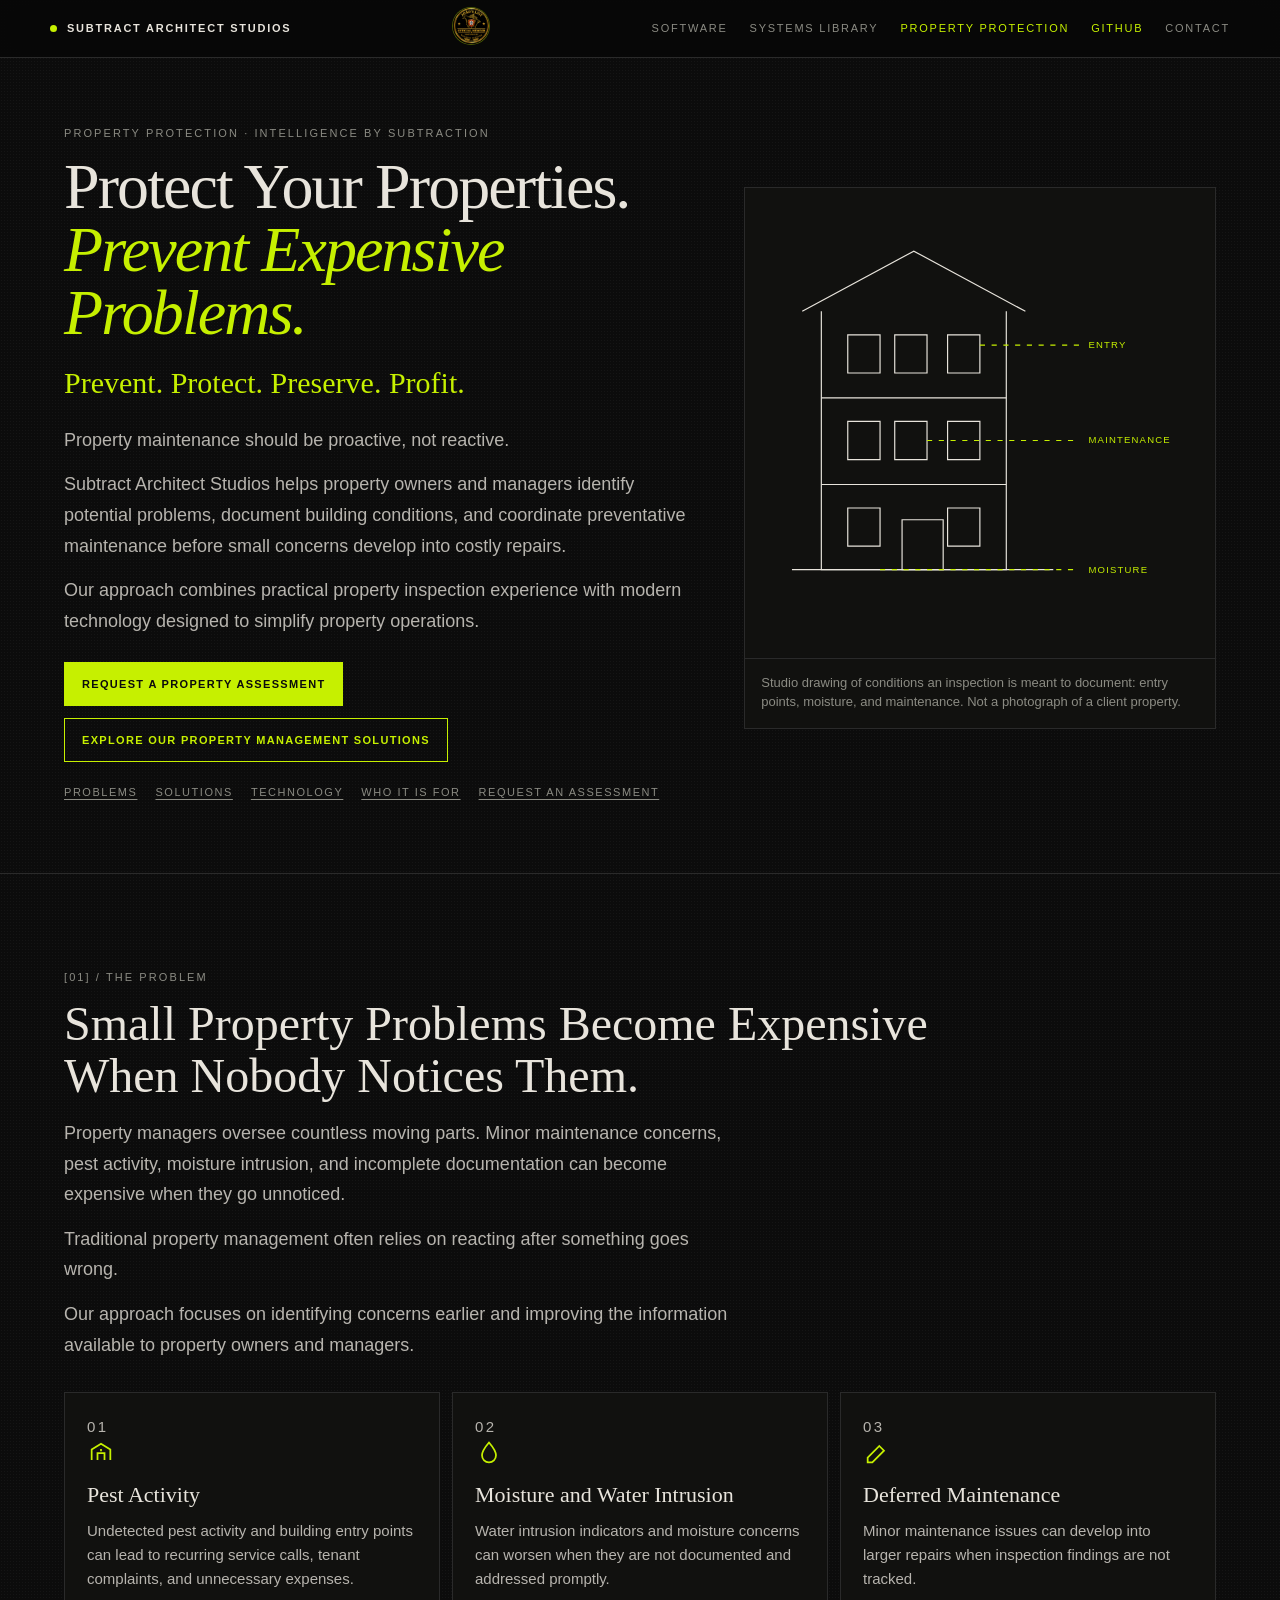
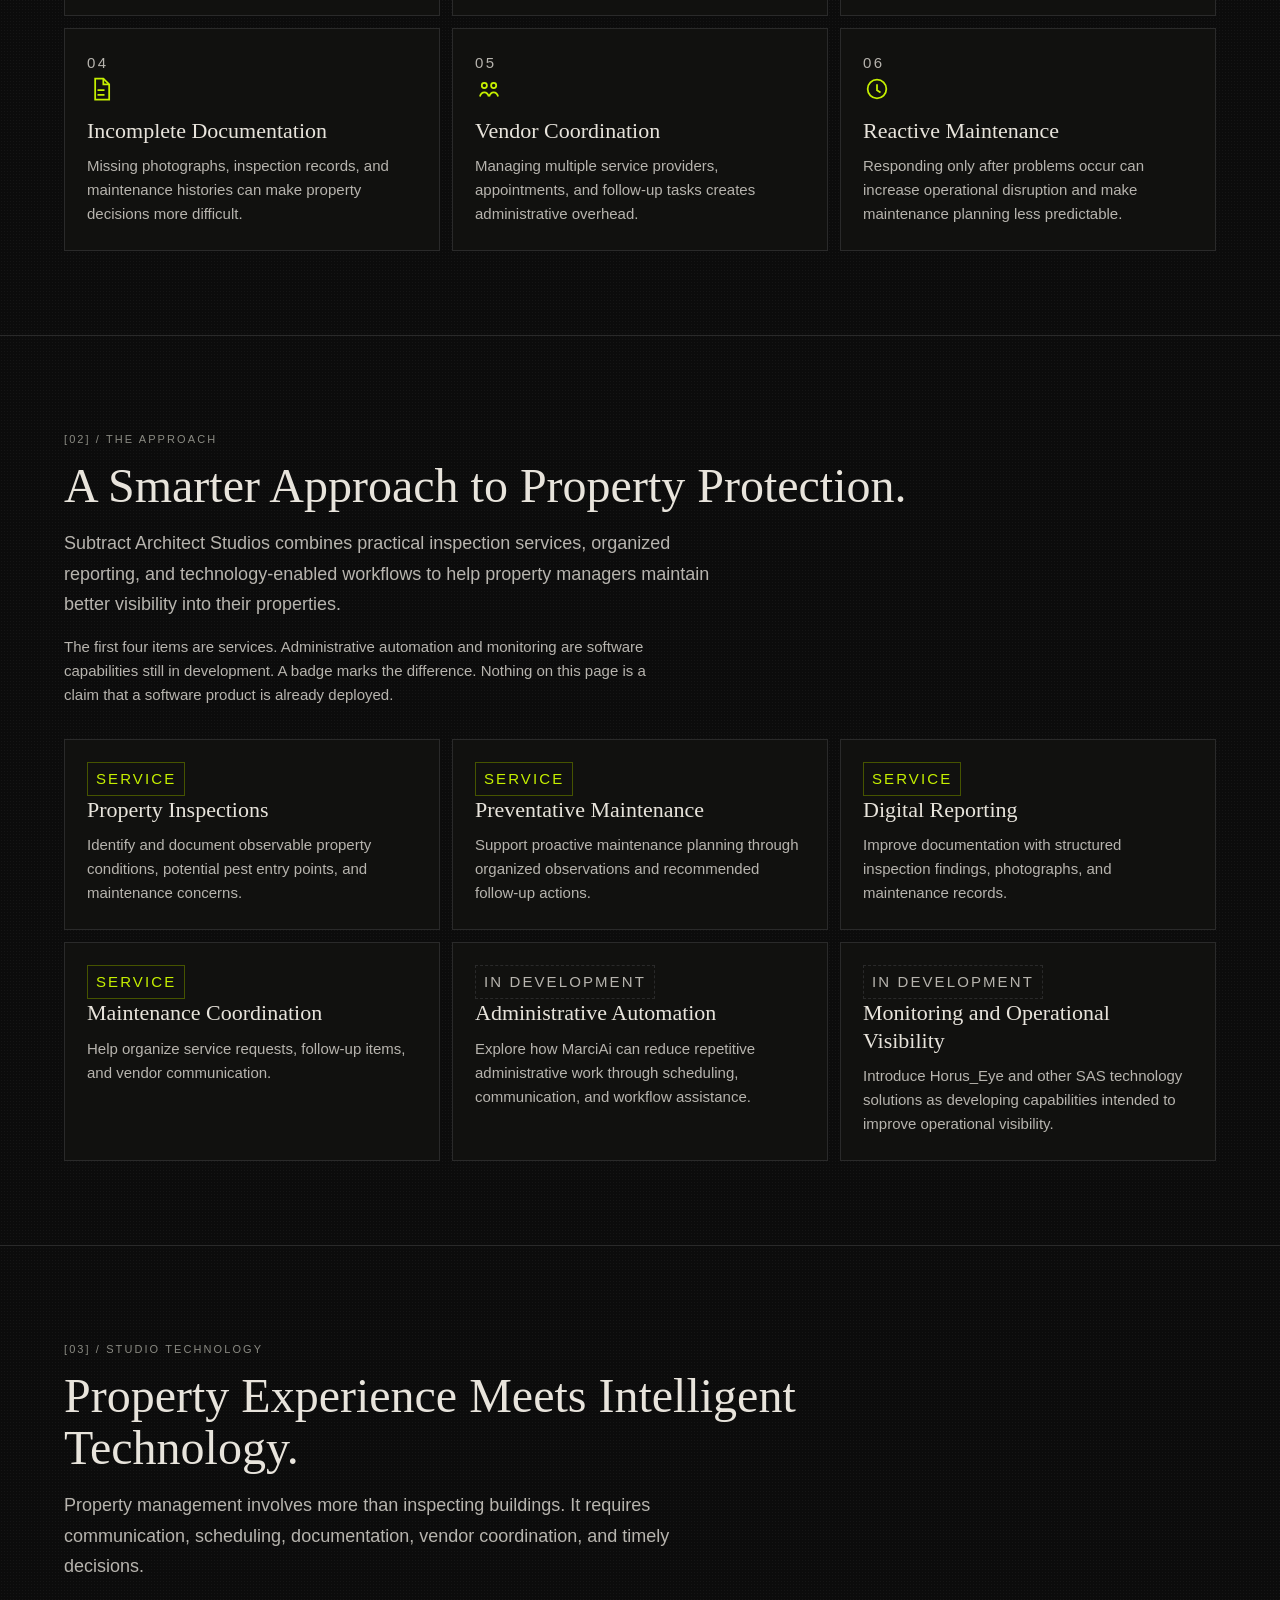
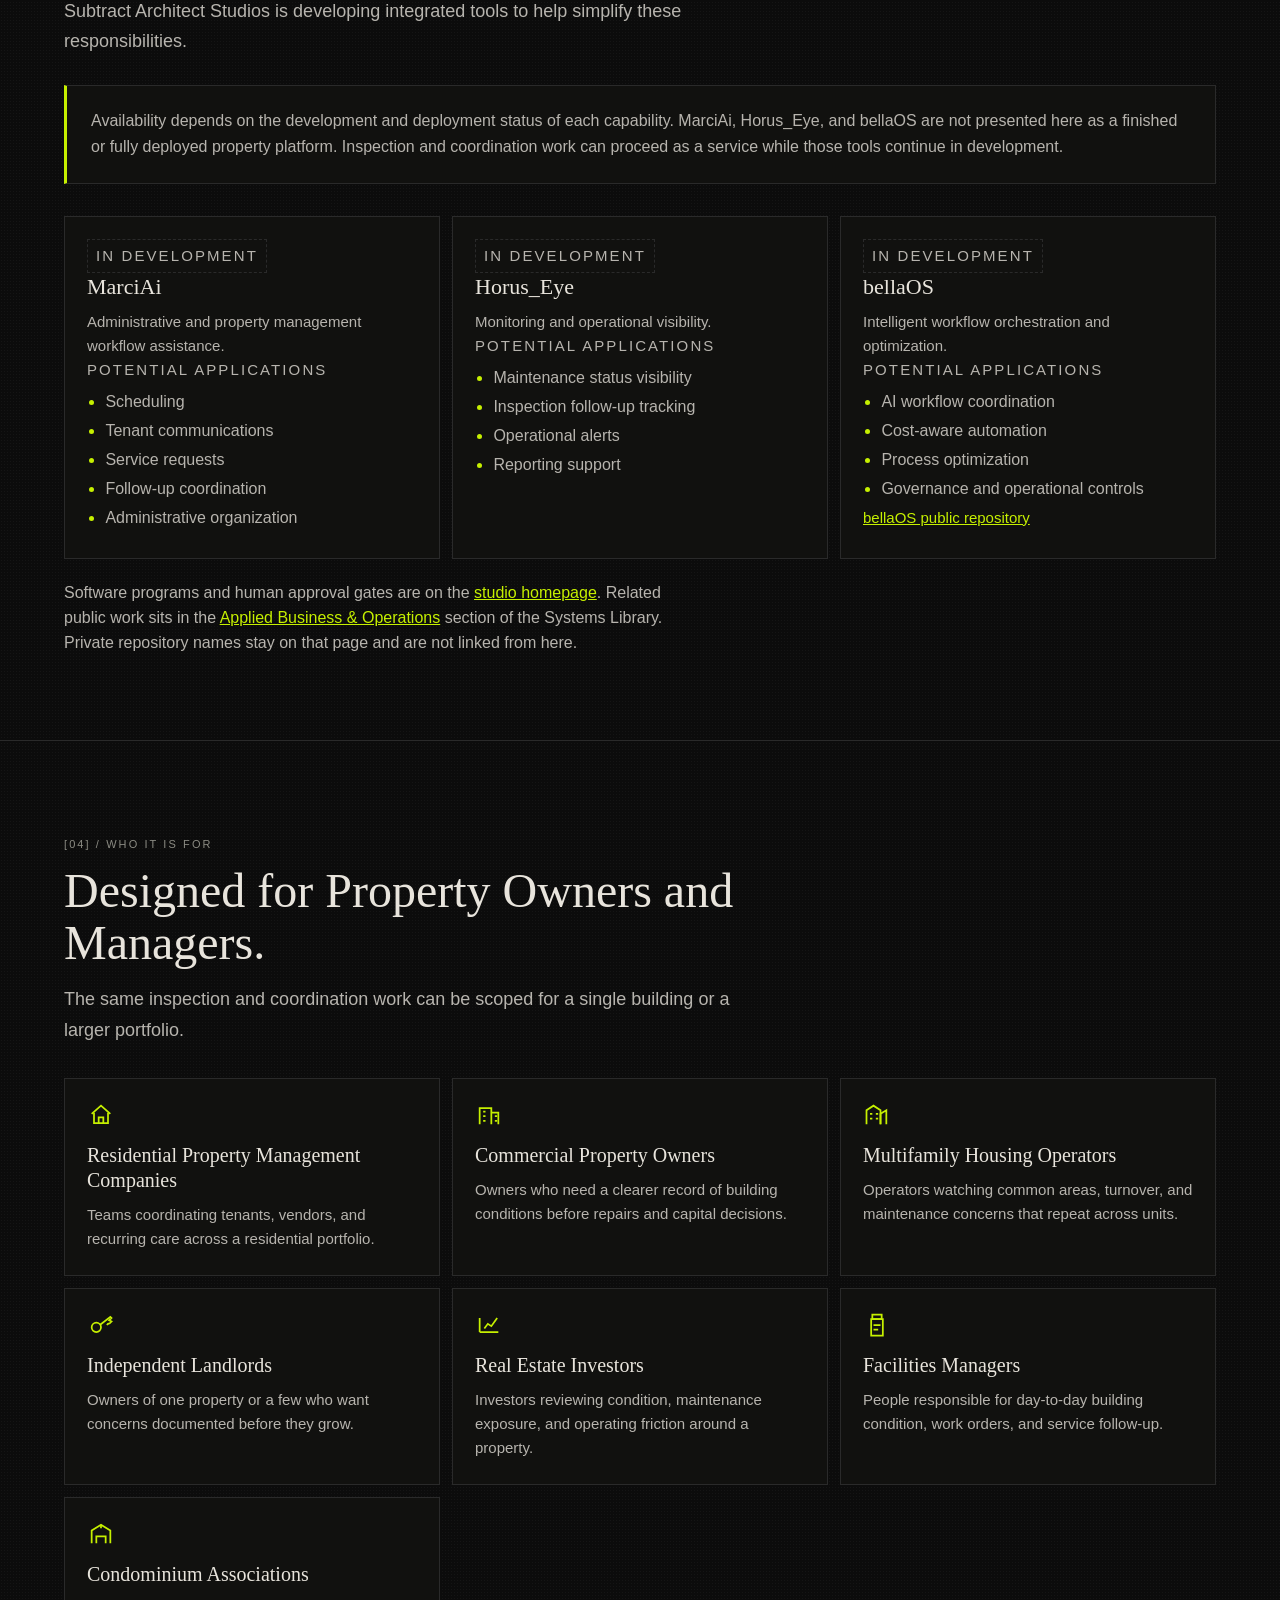
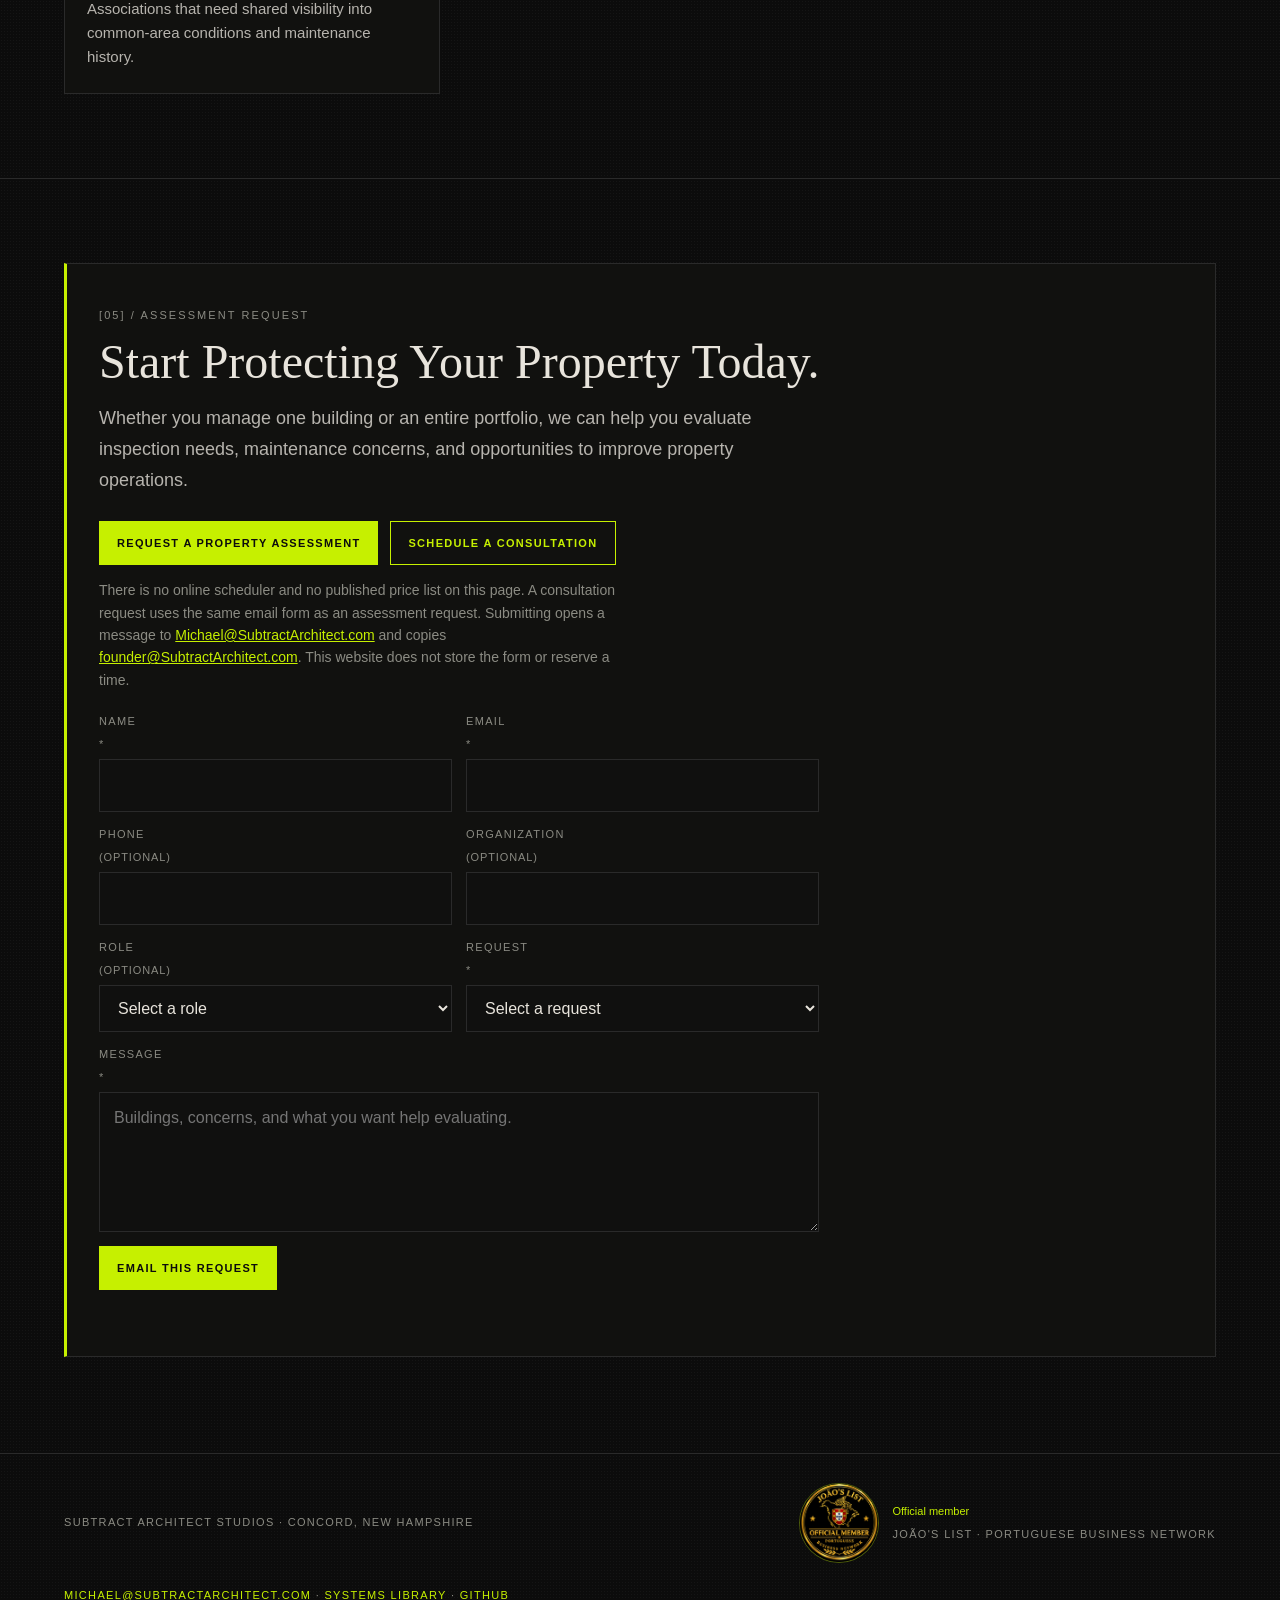
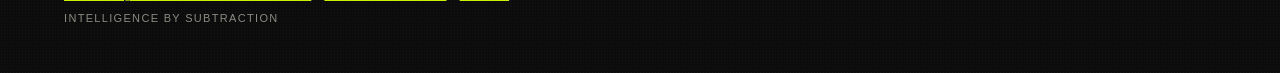
==== commit 4e6cc68b: "Merge PR #5: software-led homepage, library to /library/, property protection page feat: lead the si" ====
--- a/property-protection/index.html
+++ b/property-protection/index.html
@@ -102,20 +102,6 @@
     .repo-link a,.crosslink a,.form-note a,.foot a{color:var(--lime)}
     .crosslink{margin:22px 0 0;color:var(--body);max-width:70ch}
     .audience .card h3{font-size:20px}
-    .timeline{list-style:none;margin:36px 0 0;padding:0;display:grid;grid-template-columns:repeat(4,minmax(0,1fr));gap:0}
-    .step{margin:0;min-width:0;display:flex;flex-direction:column}
-    .step-rail{position:relative;height:28px;margin:0 0 14px}
-    .step-rail::before{content:"";position:absolute;top:13px;left:0;right:0;height:1px;background:#465400}
-    .step:first-child .step-rail::before{left:8px}
-    .step:last-child .step-rail::before{right:calc(100% - 46px)}
-    .step-no{position:relative;z-index:1;display:inline-grid;place-items:center;min-width:36px;height:28px;padding:0 8px;background:#0c0c0c;color:var(--lime);border:1px solid #465400;font-size:11px;letter-spacing:.14em}
-    .step-body{border:1px solid var(--line);background:var(--panel);padding:22px 18px 24px;margin-right:14px;height:100%}
-    .step:last-child .step-body{margin-right:0}
-    .step-body:hover{border-color:#465400}
-    .step h3{font-size:22px}
-    .step p{margin:0;color:var(--body);font-size:15px;line-height:1.6}
-    .scope{margin:28px 0 0;max-width:74ch;color:var(--muted);font-size:14px;line-height:1.6}
-    .workflow-cta .lead-box h2{max-width:16em}
     .lead{padding:84px 0 96px}
     .lead-box{border:1px solid var(--line);border-left:3px solid var(--lime);background:var(--panel);padding:32px}
     .form-note{color:var(--muted);font-size:14px;line-height:1.6;max-width:68ch;letter-spacing:0;text-transform:none}
@@ -145,12 +131,6 @@
     @media (max-width:980px){
       .hero-grid,.form-row{grid-template-columns:1fr}
       .cards{grid-template-columns:1fr 1fr}
-      .timeline{grid-template-columns:1fr;gap:12px}
-      .step{border:1px solid var(--line);background:var(--panel);padding:22px}
-      .step-rail{height:auto;margin:0 0 14px}
-      .step-rail::before{display:none}
-      .step-body{border:0;background:transparent;padding:0;margin:0;height:auto}
-      .step:hover{border-color:#465400}
     }
     @media (max-width:640px){
       .cards{grid-template-columns:1fr}
@@ -192,9 +172,6 @@
           <nav class="inpage" aria-label="On this page">
             <a href="#problems">Problems</a>
             <a href="#solutions">Solutions</a>
-            <a href="#workflow">How it works</a>
-            <a href="#services">Inspections</a>
-            <a href="#why">Why it matters</a>
             <a href="#technology">Technology</a>
             <a href="#audience">Who it is for</a>
             <a href="#assessment">Request an assessment</a>
@@ -318,152 +295,9 @@
       </div>
     </section>
 
-    <section class="section" id="workflow" aria-labelledby="workflow-title">
-      <div class="wrap">
-        <p class="idx">[03] / How it works</p>
-        <h2 id="workflow-title">Property Protection Made Simple.</h2>
-        <p class="lede">From initial assessment to ongoing preventative maintenance, our approach helps identify concerns before they become expensive problems.</p>
-        <ol class="timeline">
-          <li class="step">
-            <div class="step-rail"><span class="step-no">01</span></div>
-            <div class="step-body">
-              <div class="icon" aria-hidden="true"><svg viewBox="0 0 24 24" fill="none" stroke="currentColor" stroke-width="1.5"><rect x="4" y="5" width="16" height="15" rx="1"/><path d="M8 3v4M16 3v4M4 10h16"/></svg></div>
-              <h3>Schedule</h3>
-              <p>Request an assessment and provide information about the property.</p>
-            </div>
-          </li>
-          <li class="step">
-            <div class="step-rail"><span class="step-no">02</span></div>
-            <div class="step-body">
-              <div class="icon" aria-hidden="true"><svg viewBox="0 0 24 24" fill="none" stroke="currentColor" stroke-width="1.5"><circle cx="11" cy="11" r="6"/><path d="M16 16l4 4"/><path d="M9 11h4M11 9v4"/></svg></div>
-              <h3>Inspect</h3>
-              <p>Document observable property conditions, potential pest entry points, moisture concerns, and maintenance deficiencies.</p>
-            </div>
-          </li>
-          <li class="step">
-            <div class="step-rail"><span class="step-no">03</span></div>
-            <div class="step-body">
-              <div class="icon" aria-hidden="true"><svg viewBox="0 0 24 24" fill="none" stroke="currentColor" stroke-width="1.5"><path d="M7 3h7l5 5v13H7z"/><path d="M14 3v5h5M9 13h6M9 17h4"/></svg></div>
-              <h3>Report</h3>
-              <p>Organize inspection findings, photographs, recommendations, and follow-up priorities.</p>
-            </div>
-          </li>
-          <li class="step">
-            <div class="step-rail"><span class="step-no">04</span></div>
-            <div class="step-body">
-              <div class="icon" aria-hidden="true"><svg viewBox="0 0 24 24" fill="none" stroke="currentColor" stroke-width="1.5"><path d="M14.5 6.5l3 3L8 19H5v-3l9.5-9.5z"/><path d="M4 20h7"/><path d="M16 4a2.1 2.1 0 0 1 3 3"/></svg></div>
-              <h3>Maintain</h3>
-              <p>Support preventative maintenance planning, vendor coordination, and recurring inspections.</p>
-            </div>
-          </li>
-        </ol>
-      </div>
-    </section>
-
-    <section class="section" id="services" aria-labelledby="services-title">
-      <div class="wrap">
-        <p class="idx">[04] / Inspection services</p>
-        <h2 id="services-title">Inspection Services.</h2>
-        <p class="lede">Each service records what can be observed on site and turns it into a record the property team can act on.</p>
-        <div class="cards">
-          <article class="card">
-            <p class="num">01</p>
-            <div class="icon" aria-hidden="true"><svg viewBox="0 0 24 24" fill="none" stroke="currentColor" stroke-width="1.5"><circle cx="8" cy="13" r="2"/><circle cx="15" cy="10" r="2.2"/><path d="M8 11V7M15 7.8V5M6.2 14.2L4 16M16.6 11.6L19 13"/><path d="M4 19c2-2 4.2-2.2 6.2-.6 1.4 1.1 3.2 1.2 5 .2 1.6-.9 3.4-.6 4.8.6"/></svg></div>
-            <h3>Pest Activity and Entry Point Inspections</h3>
-            <p>Record observable pest activity and the openings, gaps, and conditions that can allow pests into a building, so follow-up starts from what was seen.</p>
-          </article>
-          <article class="card">
-            <p class="num">02</p>
-            <div class="icon" aria-hidden="true"><svg viewBox="0 0 24 24" fill="none" stroke="currentColor" stroke-width="1.5"><path d="M12 3s6 7 6 11a6 6 0 0 1-12 0c0-4 6-11 6-11z"/></svg></div>
-            <h3>Moisture and Water Intrusion Indicators</h3>
-            <p>Document visible staining, damp materials, and other water-intrusion indicators, with photographs that show where the concern was observed.</p>
-          </article>
-          <article class="card">
-            <p class="num">03</p>
-            <div class="icon" aria-hidden="true"><svg viewBox="0 0 24 24" fill="none" stroke="currentColor" stroke-width="1.5"><path d="M14.5 5.5l4 4L9 19H5v-4l9.5-9.5z"/><path d="M12 8l4 4"/></svg></div>
-            <h3>Preventative Maintenance Assessments</h3>
-            <p>Review observable maintenance conditions and organize them into priorities a property team can schedule before a failure sets the calendar.</p>
-          </article>
-          <article class="card">
-            <p class="num">04</p>
-            <div class="icon" aria-hidden="true"><svg viewBox="0 0 24 24" fill="none" stroke="currentColor" stroke-width="1.5"><path d="M4 20V9l8-5 8 5v11"/><path d="M9 20v-6h6v6"/><path d="M3 20h18"/></svg></div>
-            <h3>Exterior and Common Area Observations</h3>
-            <p>Note the condition of exterior surfaces, access points, and shared areas that residents, owners, and vendors use.</p>
-          </article>
-          <article class="card">
-            <p class="num">05</p>
-            <div class="icon" aria-hidden="true"><svg viewBox="0 0 24 24" fill="none" stroke="currentColor" stroke-width="1.5"><rect x="4" y="6" width="16" height="12" rx="1"/><circle cx="12" cy="12" r="3"/><path d="M8 6l1-2h6l1 2"/></svg></div>
-            <h3>Digital Inspection Documentation</h3>
-            <p>Assemble findings, photographs, recommendations, and follow-up priorities into a record the property team can keep and share.</p>
-          </article>
-          <article class="card">
-            <p class="num">06</p>
-            <div class="icon" aria-hidden="true"><svg viewBox="0 0 24 24" fill="none" stroke="currentColor" stroke-width="1.5"><circle cx="7" cy="8" r="2.2"/><circle cx="17" cy="8" r="2.2"/><path d="M3.5 18c.5-2.2 2-3.4 3.5-3.4S10 15.8 10.5 18M13.5 18c.5-2.2 2-3.4 3.5-3.4s3 1.2 3.5 3.4"/><path d="M9 12h6"/></svg></div>
-            <h3>Maintenance Follow-Up Coordination</h3>
-            <p>Help sequence recommended follow-up, vendor conversations, and recurring inspection dates so open items stay visible.</p>
-          </article>
-        </div>
-        <p class="scope">These visits record observable conditions and organize the follow-up. Engineering evaluations, environmental testing, code inspections, and licensed-trade work stay with the qualified professional for that scope.</p>
-      </div>
-    </section>
-
-    <section class="section" id="why" aria-labelledby="why-title">
-      <div class="wrap">
-        <p class="idx">[05] / Why preventative inspections matter</p>
-        <h2 id="why-title">Why Preventative Inspections Matter.</h2>
-        <p class="lede">A preventative inspection gives a property team an earlier look at conditions and a clearer record of what was found. Results depend on the property, the findings, and the follow-up the owner chooses to complete.</p>
-        <div class="cards">
-          <article class="card">
-            <div class="icon" aria-hidden="true"><svg viewBox="0 0 24 24" fill="none" stroke="currentColor" stroke-width="1.5"><circle cx="12" cy="12" r="8"/><path d="M12 8v5l3 2"/></svg></div>
-            <h3>Earlier identification of maintenance concerns</h3>
-            <p>Concerns can be written down while they are still observations, which gives the team time to plan a response.</p>
-          </article>
-          <article class="card">
-            <div class="icon" aria-hidden="true"><svg viewBox="0 0 24 24" fill="none" stroke="currentColor" stroke-width="1.5"><path d="M7 3h8l4 4v14H7z"/><path d="M15 3v4h4M9 12h6M9 16h4"/></svg></div>
-            <h3>Better property documentation</h3>
-            <p>Photographs and written findings give owners, managers, and vendors a shared record of what was observed.</p>
-          </article>
-          <article class="card">
-            <div class="icon" aria-hidden="true"><svg viewBox="0 0 24 24" fill="none" stroke="currentColor" stroke-width="1.5"><path d="M4 7h10M4 12h16M4 17h10"/><path d="M16 5l2 2-2 2M18 15l2 2-2 2"/></svg></div>
-            <h3>More organized vendor coordination</h3>
-            <p>Recommendations and priorities give service providers a clearer starting point for the work they are asked to do.</p>
-          </article>
-          <article class="card">
-            <div class="icon" aria-hidden="true"><svg viewBox="0 0 24 24" fill="none" stroke="currentColor" stroke-width="1.5"><rect x="4" y="4" width="7" height="7"/><rect x="13" y="4" width="7" height="7"/><rect x="4" y="13" width="7" height="7"/><path d="M15 16h3M16.5 14.5v3"/></svg></div>
-            <h3>Reduced administrative friction</h3>
-            <p>One organized record can stand in for scattered notes, forwarded photos, and repeated explanations of the same condition.</p>
-          </article>
-          <article class="card">
-            <div class="icon" aria-hidden="true"><svg viewBox="0 0 24 24" fill="none" stroke="currentColor" stroke-width="1.5"><rect x="4" y="5" width="16" height="15" rx="1"/><path d="M8 3v4M16 3v4M4 10h16M8 14h3M8 17h6"/></svg></div>
-            <h3>Improved maintenance planning</h3>
-            <p>Follow-up priorities and recurring visits give the maintenance calendar specific work to schedule.</p>
-          </article>
-          <article class="card">
-            <div class="icon" aria-hidden="true"><svg viewBox="0 0 24 24" fill="none" stroke="currentColor" stroke-width="1.5"><path d="M3 20V10l4-3 4 3v10"/><path d="M11 20V8l4-3 5 3.5V20"/><path d="M5 20h14"/></svg></div>
-            <h3>Better visibility across property portfolios</h3>
-            <p>The same inspection structure can be repeated across buildings, so a portfolio reads as a set of comparable records.</p>
-          </article>
-        </div>
-      </div>
-    </section>
-
-    <section class="section workflow-cta" id="inspection-cta" aria-labelledby="inspection-cta-title">
-      <div class="wrap">
-        <div class="lead-box">
-          <p class="idx">[06] / Next step</p>
-          <h2 id="inspection-cta-title">Know What Needs Attention Before It Becomes an Emergency.</h2>
-          <p class="lede">Request an assessment to talk through the property, or review the technology Subtract Architect Studios is developing alongside the inspection service.</p>
-          <div class="lead-actions">
-            <a class="btn" href="#assessment" data-intent="Property assessment">Request a Property Assessment</a>
-            <a class="btn ghost" href="#technology">Explore Property Management Technology</a>
-          </div>
-        </div>
-      </div>
-    </section>
-
     <section class="section" id="technology">
       <div class="wrap">
-        <p class="idx">[07] / Studio technology</p>
+        <p class="idx">[03] / Studio technology</p>
         <h2>Property Experience Meets Intelligent Technology.</h2>
         <p class="lede">Property management involves more than inspecting buildings. It requires communication, scheduling, documentation, vendor coordination, and timely decisions.</p>
         <p class="lede">Subtract Architect Studios is developing integrated tools to help simplify these responsibilities.</p>
@@ -516,7 +350,7 @@
 
     <section class="section audience" id="audience">
       <div class="wrap">
-        <p class="idx">[08] / Who it is for</p>
+        <p class="idx">[04] / Who it is for</p>
         <h2>Designed for Property Owners and Managers.</h2>
         <p class="lede">The same inspection and coordination work can be scoped for a single building or a larger portfolio.</p>
         <div class="cards">
@@ -562,7 +396,7 @@
     <section class="lead" id="assessment">
       <div class="wrap">
         <div class="lead-box">
-          <p class="idx">[09] / Assessment request</p>
+          <p class="idx">[05] / Assessment request</p>
           <h2>Start Protecting Your Property Today.</h2>
           <p class="lede">Whether you manage one building or an entire portfolio, we can help you evaluate inspection needs, maintenance concerns, and opportunities to improve property operations.</p>
           <div class="lead-actions">
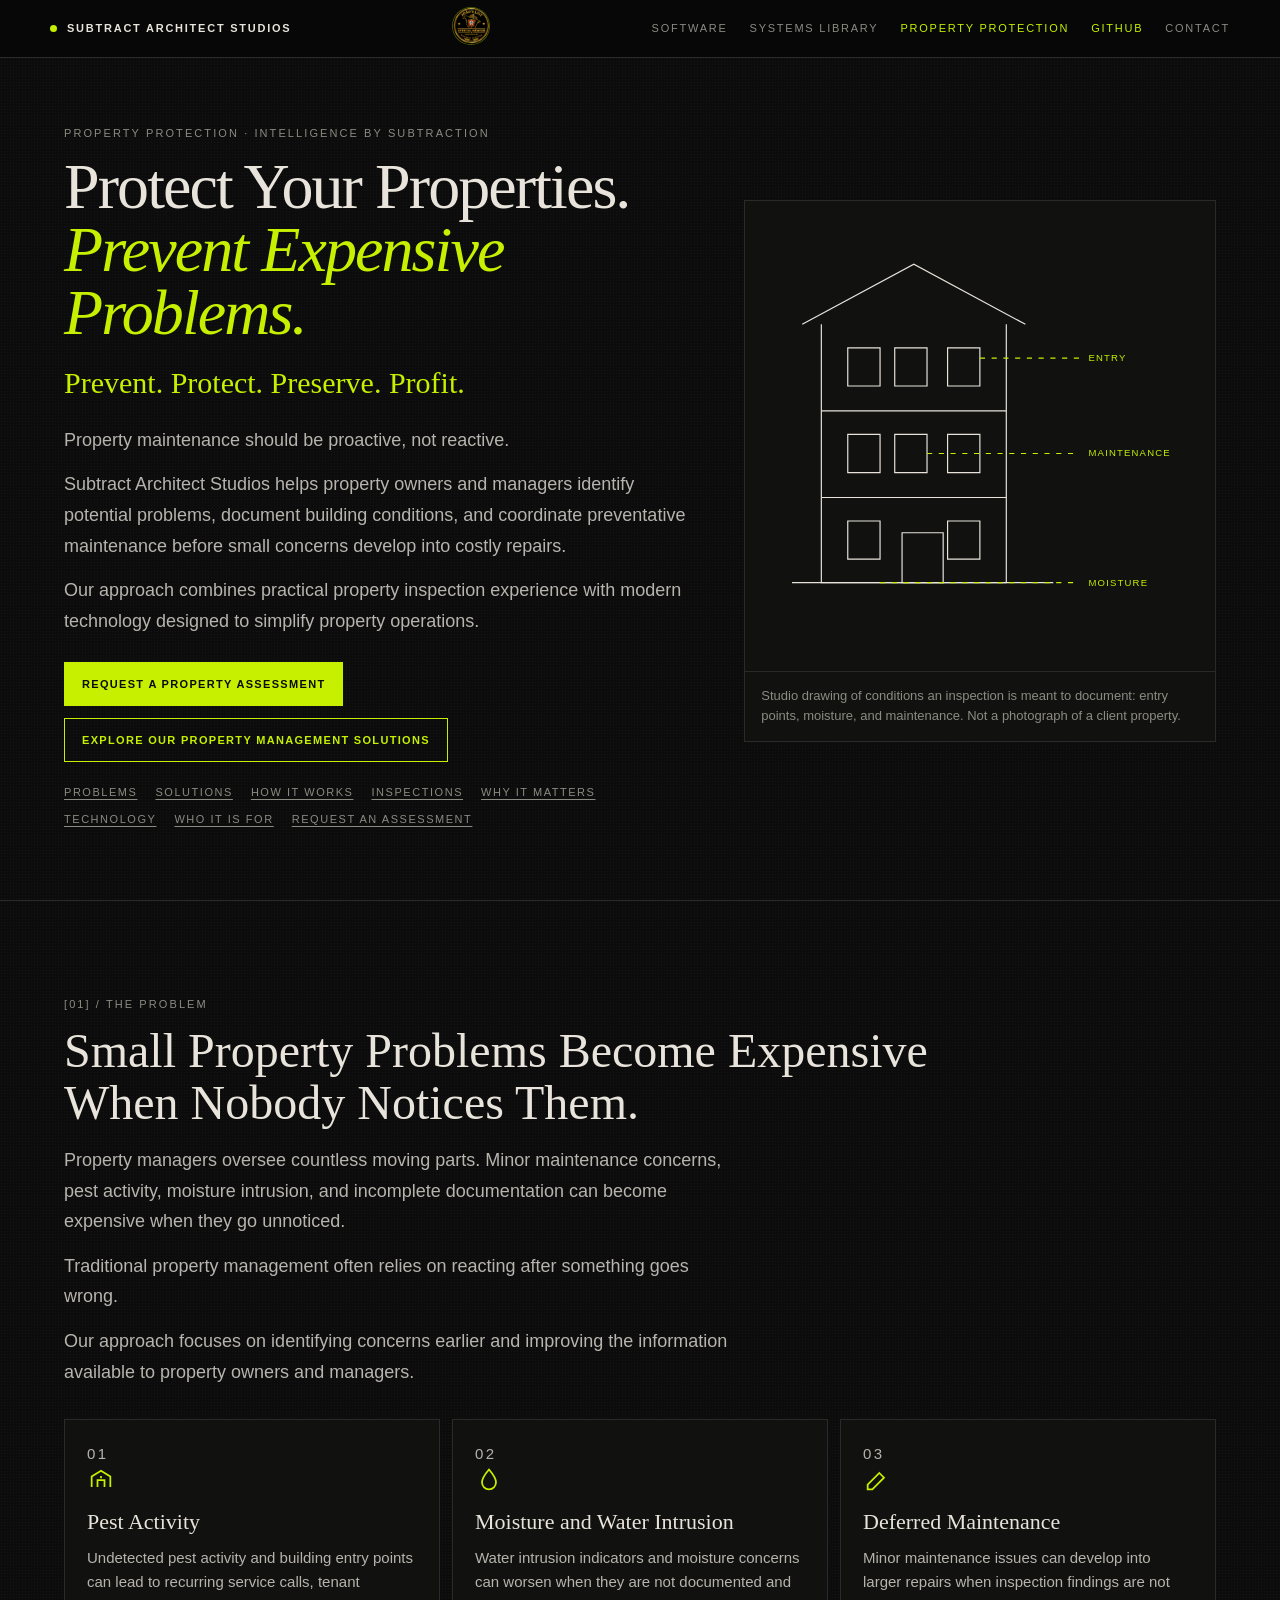
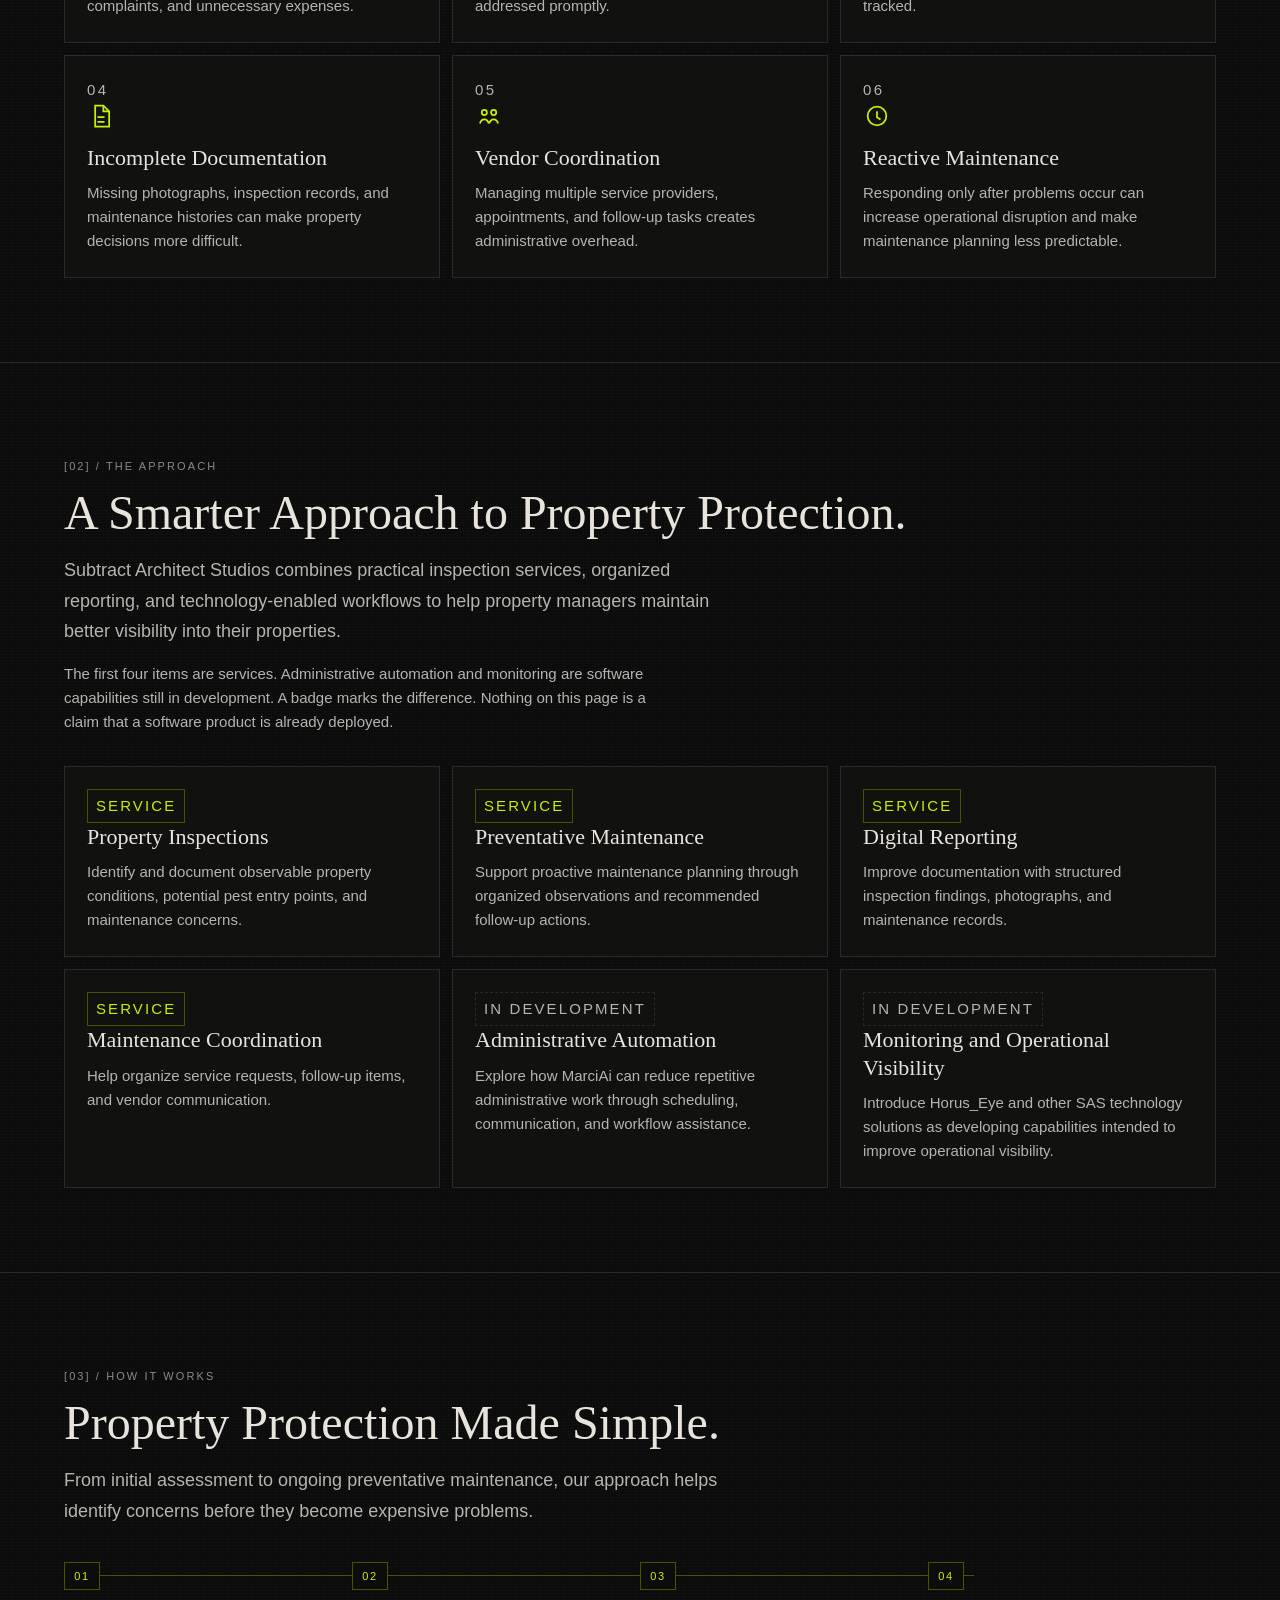
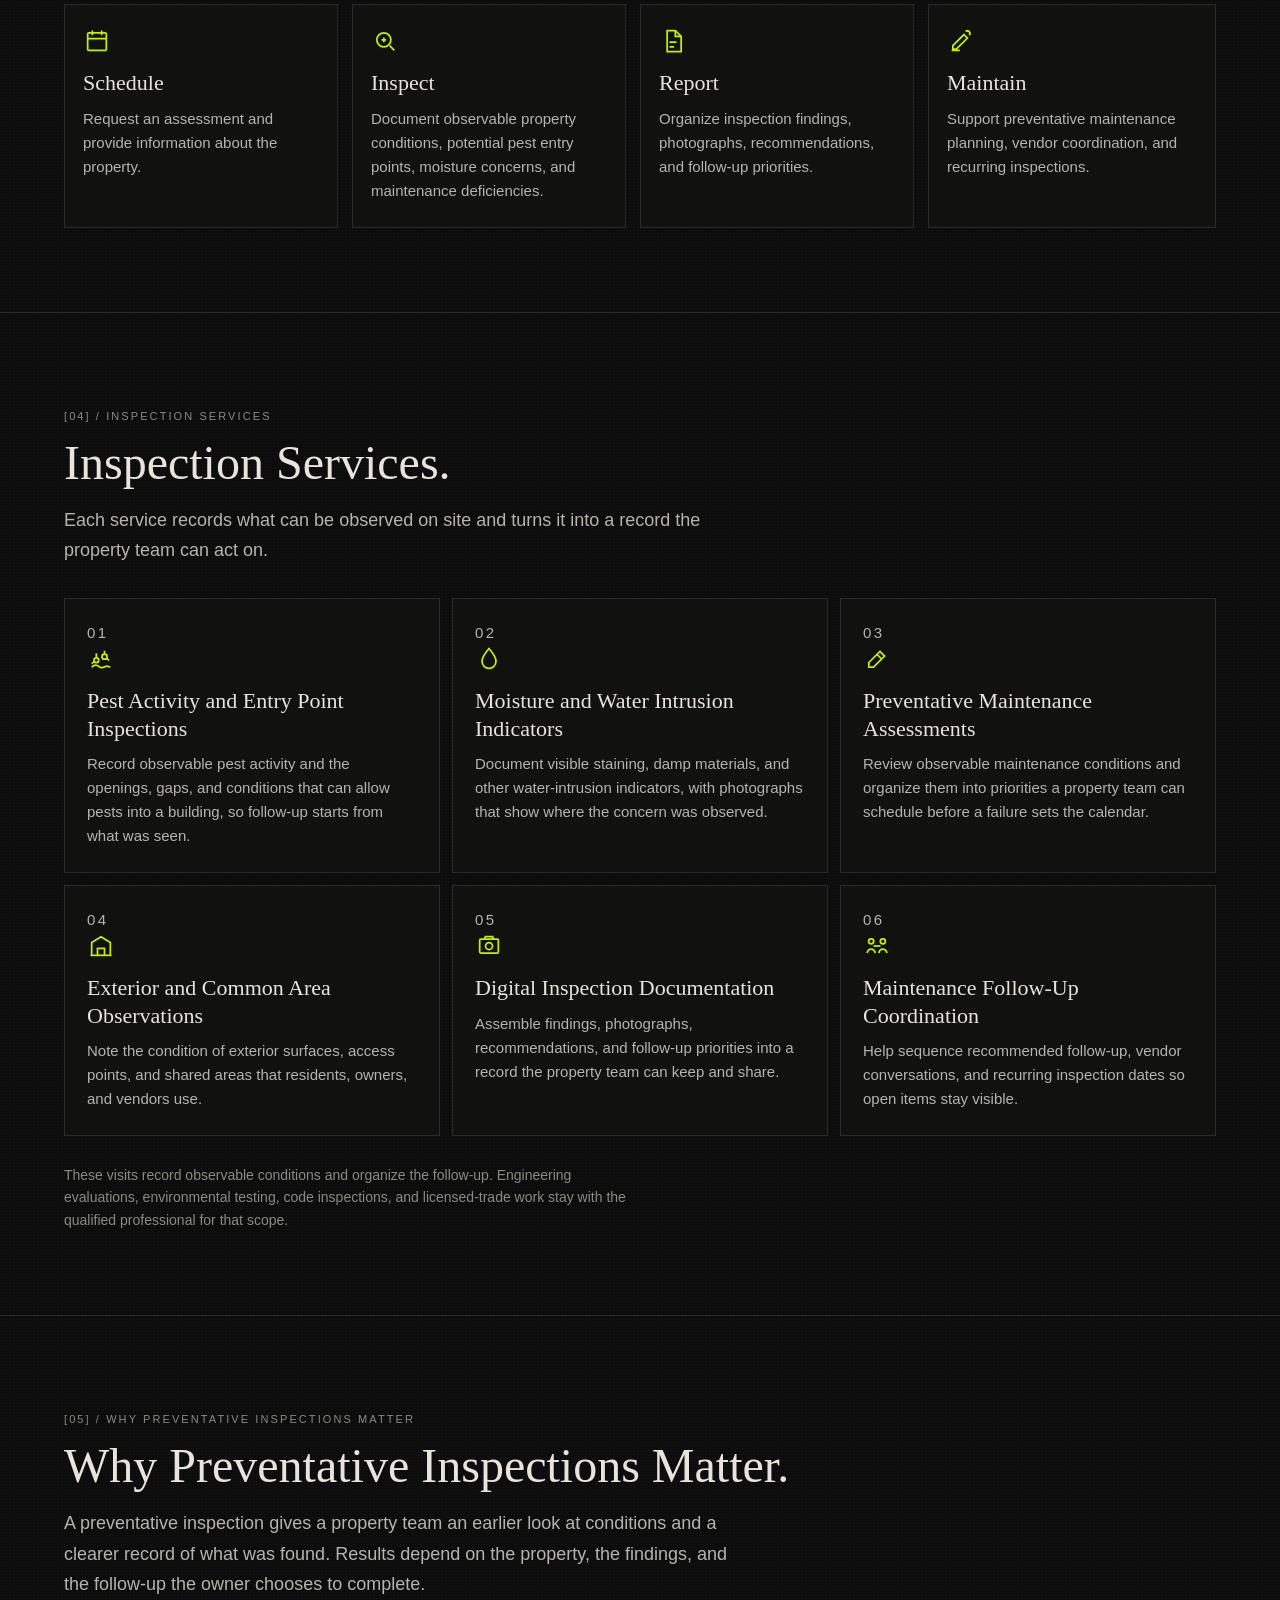
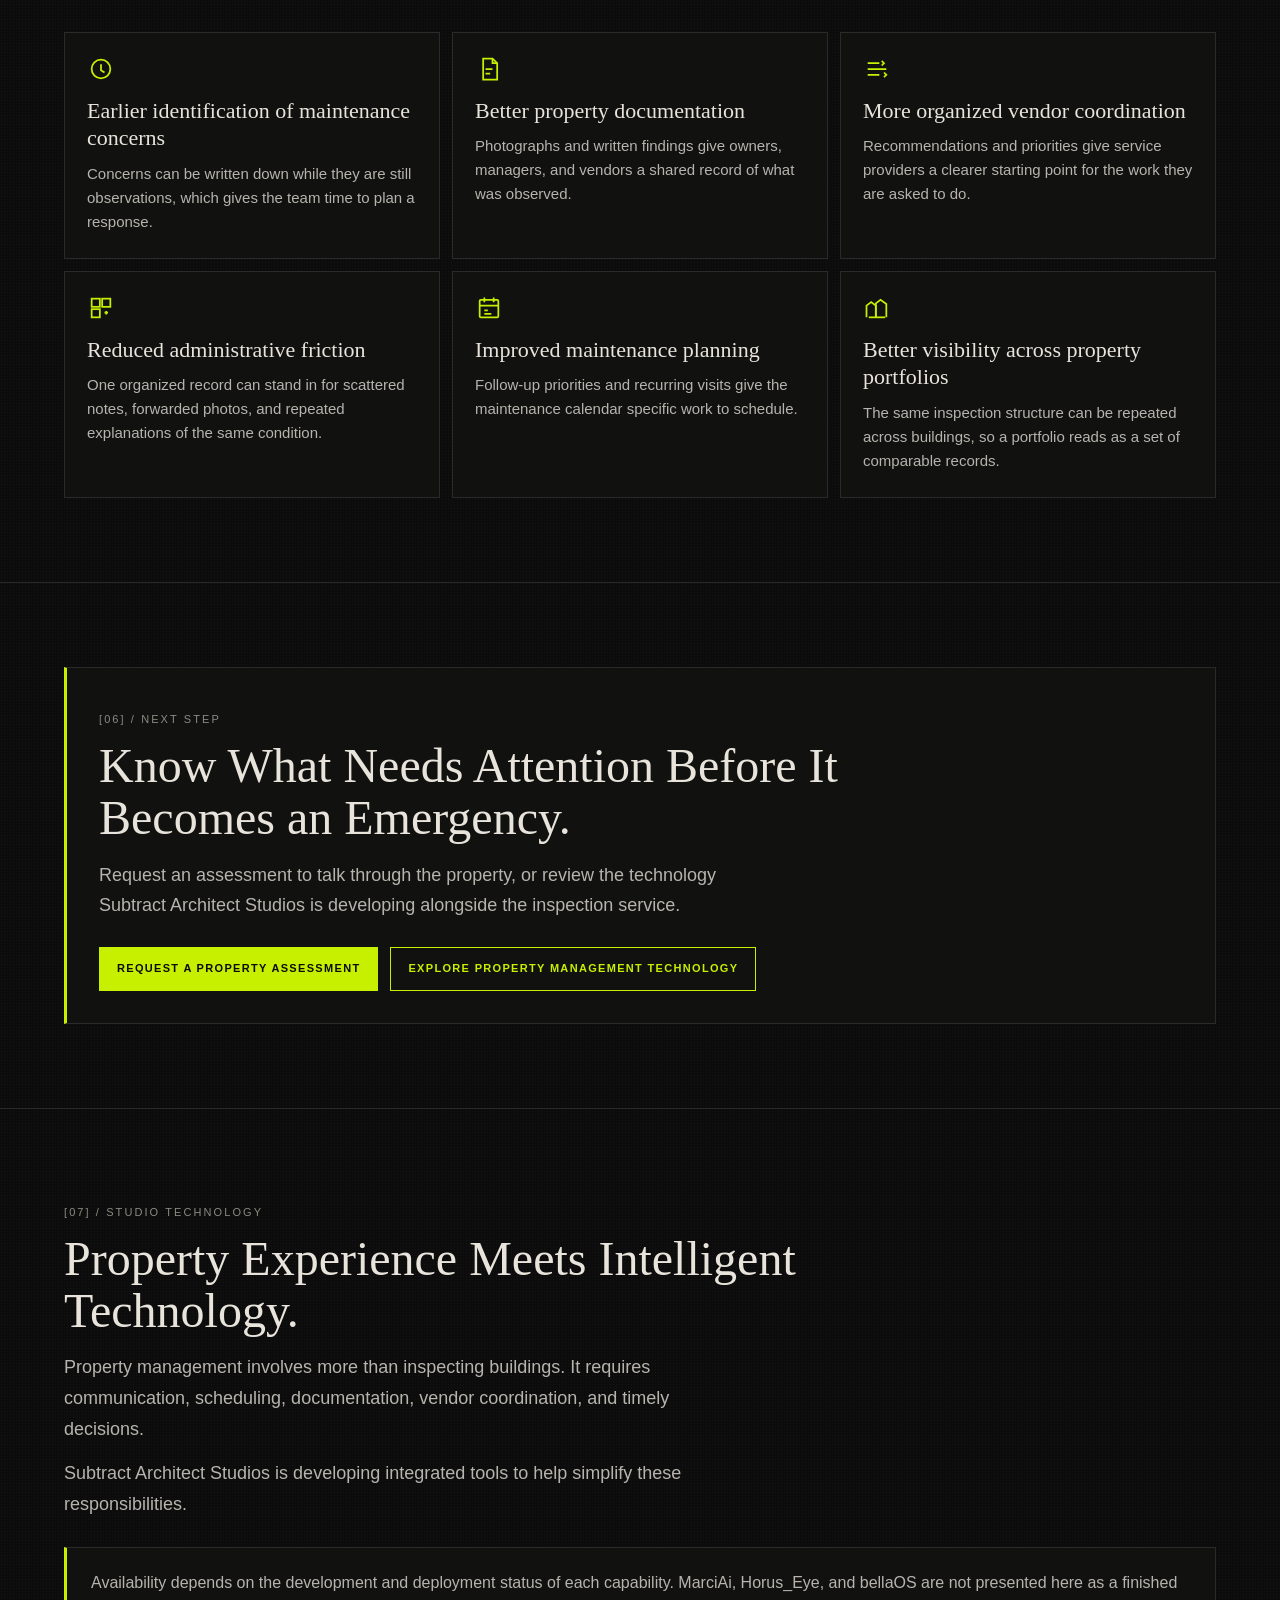
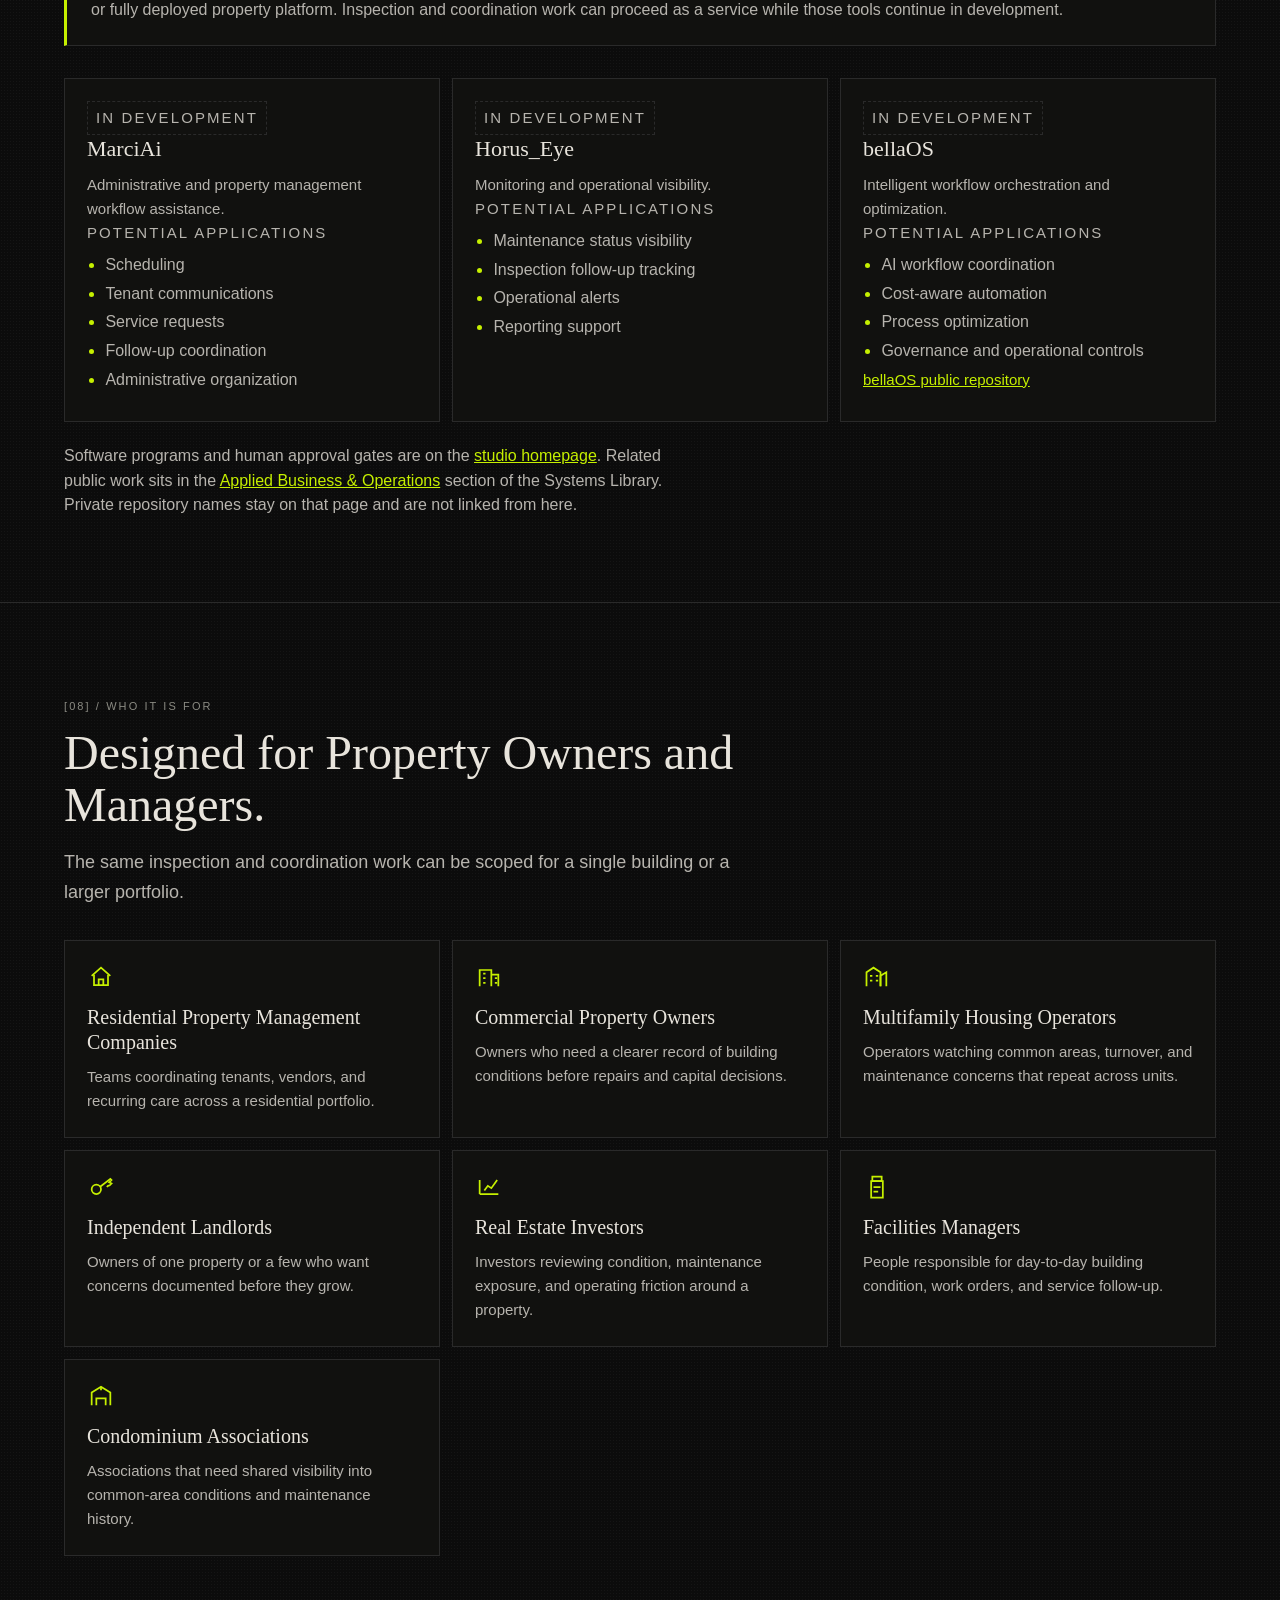
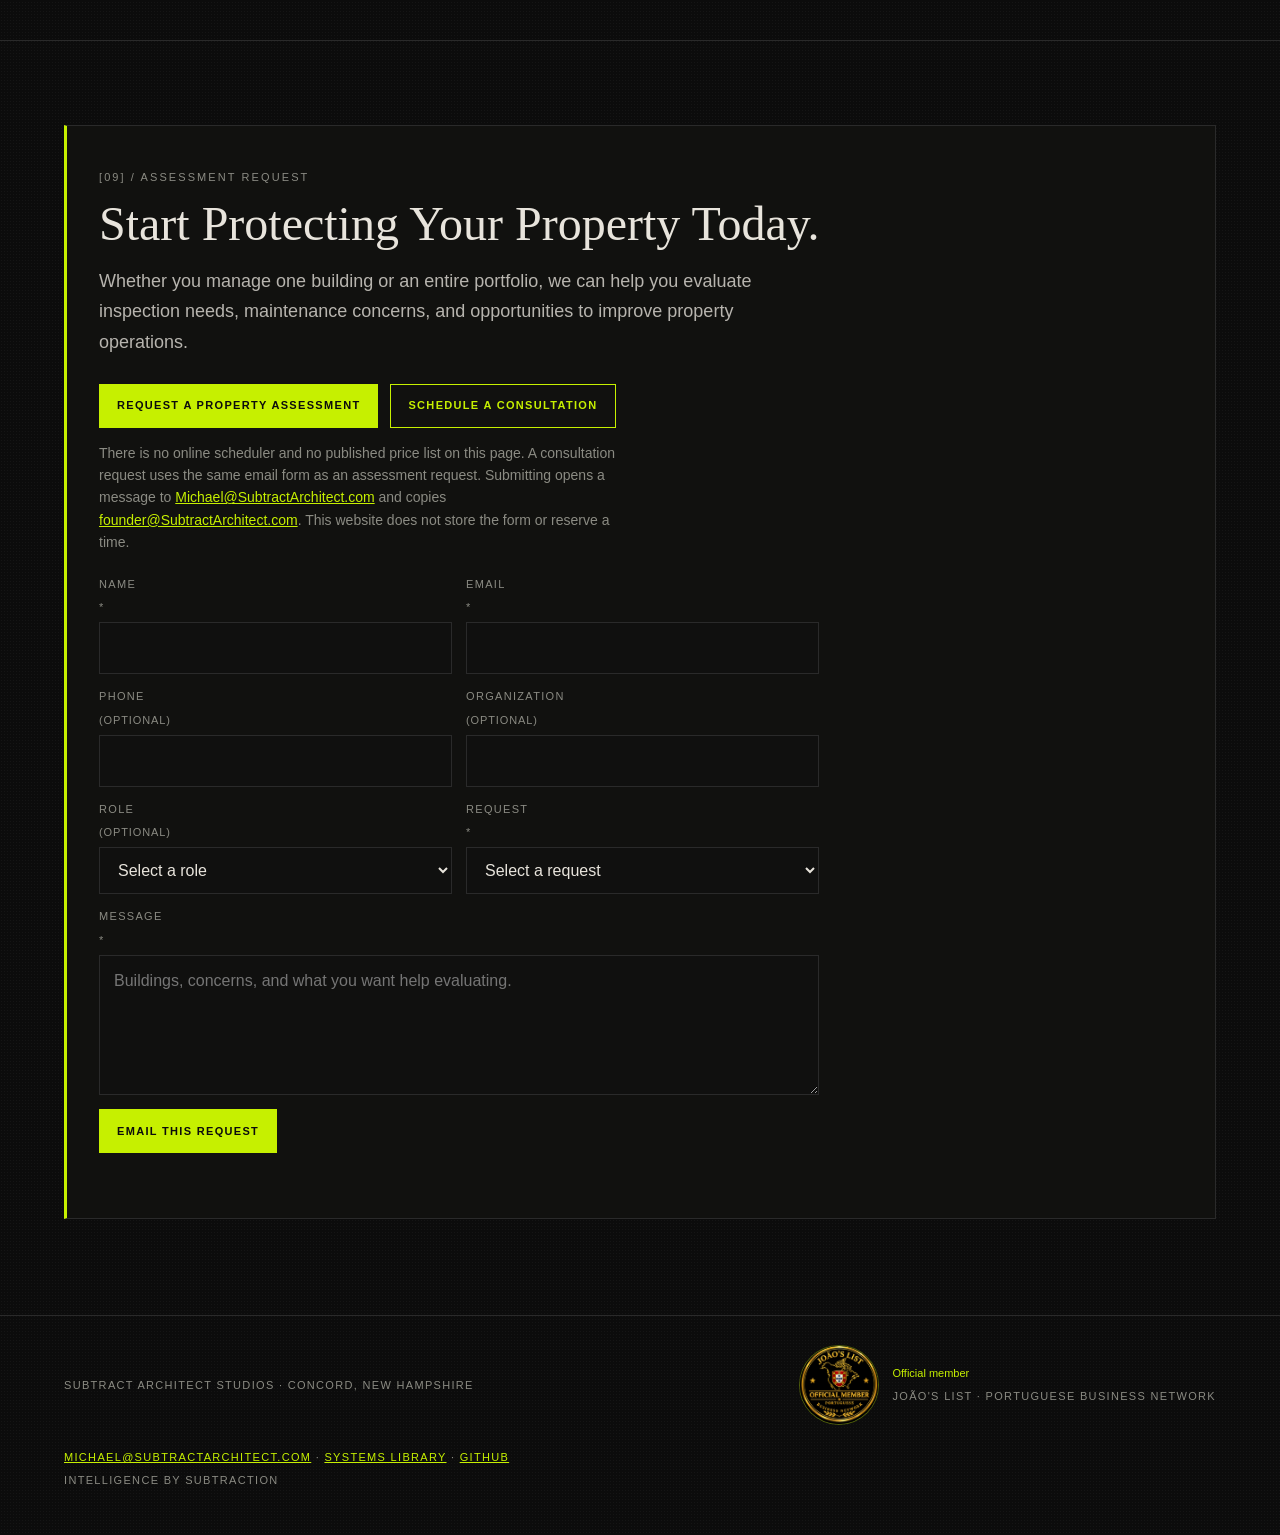
==== commit 48234d56: "Merge PR #6: property inspection workflow on property protection page Add the property inspection wo" ====
--- a/property-protection/index.html
+++ b/property-protection/index.html
@@ -102,6 +102,20 @@
     .repo-link a,.crosslink a,.form-note a,.foot a{color:var(--lime)}
     .crosslink{margin:22px 0 0;color:var(--body);max-width:70ch}
     .audience .card h3{font-size:20px}
+    .timeline{list-style:none;margin:36px 0 0;padding:0;display:grid;grid-template-columns:repeat(4,minmax(0,1fr));gap:0}
+    .step{margin:0;min-width:0;display:flex;flex-direction:column}
+    .step-rail{position:relative;height:28px;margin:0 0 14px}
+    .step-rail::before{content:"";position:absolute;top:13px;left:0;right:0;height:1px;background:#465400}
+    .step:first-child .step-rail::before{left:8px}
+    .step:last-child .step-rail::before{right:calc(100% - 46px)}
+    .step-no{position:relative;z-index:1;display:inline-grid;place-items:center;min-width:36px;height:28px;padding:0 8px;background:#0c0c0c;color:var(--lime);border:1px solid #465400;font-size:11px;letter-spacing:.14em}
+    .step-body{border:1px solid var(--line);background:var(--panel);padding:22px 18px 24px;margin-right:14px;height:100%}
+    .step:last-child .step-body{margin-right:0}
+    .step-body:hover{border-color:#465400}
+    .step h3{font-size:22px}
+    .step p{margin:0;color:var(--body);font-size:15px;line-height:1.6}
+    .scope{margin:28px 0 0;max-width:74ch;color:var(--muted);font-size:14px;line-height:1.6}
+    .workflow-cta .lead-box h2{max-width:16em}
     .lead{padding:84px 0 96px}
     .lead-box{border:1px solid var(--line);border-left:3px solid var(--lime);background:var(--panel);padding:32px}
     .form-note{color:var(--muted);font-size:14px;line-height:1.6;max-width:68ch;letter-spacing:0;text-transform:none}
@@ -131,6 +145,12 @@
     @media (max-width:980px){
       .hero-grid,.form-row{grid-template-columns:1fr}
       .cards{grid-template-columns:1fr 1fr}
+      .timeline{grid-template-columns:1fr;gap:12px}
+      .step{border:1px solid var(--line);background:var(--panel);padding:22px}
+      .step-rail{height:auto;margin:0 0 14px}
+      .step-rail::before{display:none}
+      .step-body{border:0;background:transparent;padding:0;margin:0;height:auto}
+      .step:hover{border-color:#465400}
     }
     @media (max-width:640px){
       .cards{grid-template-columns:1fr}
@@ -172,6 +192,9 @@
           <nav class="inpage" aria-label="On this page">
             <a href="#problems">Problems</a>
             <a href="#solutions">Solutions</a>
+            <a href="#workflow">How it works</a>
+            <a href="#services">Inspections</a>
+            <a href="#why">Why it matters</a>
             <a href="#technology">Technology</a>
             <a href="#audience">Who it is for</a>
             <a href="#assessment">Request an assessment</a>
@@ -295,9 +318,152 @@
       </div>
     </section>
 
+    <section class="section" id="workflow" aria-labelledby="workflow-title">
+      <div class="wrap">
+        <p class="idx">[03] / How it works</p>
+        <h2 id="workflow-title">Property Protection Made Simple.</h2>
+        <p class="lede">From initial assessment to ongoing preventative maintenance, our approach helps identify concerns before they become expensive problems.</p>
+        <ol class="timeline">
+          <li class="step">
+            <div class="step-rail"><span class="step-no">01</span></div>
+            <div class="step-body">
+              <div class="icon" aria-hidden="true"><svg viewBox="0 0 24 24" fill="none" stroke="currentColor" stroke-width="1.5"><rect x="4" y="5" width="16" height="15" rx="1"/><path d="M8 3v4M16 3v4M4 10h16"/></svg></div>
+              <h3>Schedule</h3>
+              <p>Request an assessment and provide information about the property.</p>
+            </div>
+          </li>
+          <li class="step">
+            <div class="step-rail"><span class="step-no">02</span></div>
+            <div class="step-body">
+              <div class="icon" aria-hidden="true"><svg viewBox="0 0 24 24" fill="none" stroke="currentColor" stroke-width="1.5"><circle cx="11" cy="11" r="6"/><path d="M16 16l4 4"/><path d="M9 11h4M11 9v4"/></svg></div>
+              <h3>Inspect</h3>
+              <p>Document observable property conditions, potential pest entry points, moisture concerns, and maintenance deficiencies.</p>
+            </div>
+          </li>
+          <li class="step">
+            <div class="step-rail"><span class="step-no">03</span></div>
+            <div class="step-body">
+              <div class="icon" aria-hidden="true"><svg viewBox="0 0 24 24" fill="none" stroke="currentColor" stroke-width="1.5"><path d="M7 3h7l5 5v13H7z"/><path d="M14 3v5h5M9 13h6M9 17h4"/></svg></div>
+              <h3>Report</h3>
+              <p>Organize inspection findings, photographs, recommendations, and follow-up priorities.</p>
+            </div>
+          </li>
+          <li class="step">
+            <div class="step-rail"><span class="step-no">04</span></div>
+            <div class="step-body">
+              <div class="icon" aria-hidden="true"><svg viewBox="0 0 24 24" fill="none" stroke="currentColor" stroke-width="1.5"><path d="M14.5 6.5l3 3L8 19H5v-3l9.5-9.5z"/><path d="M4 20h7"/><path d="M16 4a2.1 2.1 0 0 1 3 3"/></svg></div>
+              <h3>Maintain</h3>
+              <p>Support preventative maintenance planning, vendor coordination, and recurring inspections.</p>
+            </div>
+          </li>
+        </ol>
+      </div>
+    </section>
+
+    <section class="section" id="services" aria-labelledby="services-title">
+      <div class="wrap">
+        <p class="idx">[04] / Inspection services</p>
+        <h2 id="services-title">Inspection Services.</h2>
+        <p class="lede">Each service records what can be observed on site and turns it into a record the property team can act on.</p>
+        <div class="cards">
+          <article class="card">
+            <p class="num">01</p>
+            <div class="icon" aria-hidden="true"><svg viewBox="0 0 24 24" fill="none" stroke="currentColor" stroke-width="1.5"><circle cx="8" cy="13" r="2"/><circle cx="15" cy="10" r="2.2"/><path d="M8 11V7M15 7.8V5M6.2 14.2L4 16M16.6 11.6L19 13"/><path d="M4 19c2-2 4.2-2.2 6.2-.6 1.4 1.1 3.2 1.2 5 .2 1.6-.9 3.4-.6 4.8.6"/></svg></div>
+            <h3>Pest Activity and Entry Point Inspections</h3>
+            <p>Record observable pest activity and the openings, gaps, and conditions that can allow pests into a building, so follow-up starts from what was seen.</p>
+          </article>
+          <article class="card">
+            <p class="num">02</p>
+            <div class="icon" aria-hidden="true"><svg viewBox="0 0 24 24" fill="none" stroke="currentColor" stroke-width="1.5"><path d="M12 3s6 7 6 11a6 6 0 0 1-12 0c0-4 6-11 6-11z"/></svg></div>
+            <h3>Moisture and Water Intrusion Indicators</h3>
+            <p>Document visible staining, damp materials, and other water-intrusion indicators, with photographs that show where the concern was observed.</p>
+          </article>
+          <article class="card">
+            <p class="num">03</p>
+            <div class="icon" aria-hidden="true"><svg viewBox="0 0 24 24" fill="none" stroke="currentColor" stroke-width="1.5"><path d="M14.5 5.5l4 4L9 19H5v-4l9.5-9.5z"/><path d="M12 8l4 4"/></svg></div>
+            <h3>Preventative Maintenance Assessments</h3>
+            <p>Review observable maintenance conditions and organize them into priorities a property team can schedule before a failure sets the calendar.</p>
+          </article>
+          <article class="card">
+            <p class="num">04</p>
+            <div class="icon" aria-hidden="true"><svg viewBox="0 0 24 24" fill="none" stroke="currentColor" stroke-width="1.5"><path d="M4 20V9l8-5 8 5v11"/><path d="M9 20v-6h6v6"/><path d="M3 20h18"/></svg></div>
+            <h3>Exterior and Common Area Observations</h3>
+            <p>Note the condition of exterior surfaces, access points, and shared areas that residents, owners, and vendors use.</p>
+          </article>
+          <article class="card">
+            <p class="num">05</p>
+            <div class="icon" aria-hidden="true"><svg viewBox="0 0 24 24" fill="none" stroke="currentColor" stroke-width="1.5"><rect x="4" y="6" width="16" height="12" rx="1"/><circle cx="12" cy="12" r="3"/><path d="M8 6l1-2h6l1 2"/></svg></div>
+            <h3>Digital Inspection Documentation</h3>
+            <p>Assemble findings, photographs, recommendations, and follow-up priorities into a record the property team can keep and share.</p>
+          </article>
+          <article class="card">
+            <p class="num">06</p>
+            <div class="icon" aria-hidden="true"><svg viewBox="0 0 24 24" fill="none" stroke="currentColor" stroke-width="1.5"><circle cx="7" cy="8" r="2.2"/><circle cx="17" cy="8" r="2.2"/><path d="M3.5 18c.5-2.2 2-3.4 3.5-3.4S10 15.8 10.5 18M13.5 18c.5-2.2 2-3.4 3.5-3.4s3 1.2 3.5 3.4"/><path d="M9 12h6"/></svg></div>
+            <h3>Maintenance Follow-Up Coordination</h3>
+            <p>Help sequence recommended follow-up, vendor conversations, and recurring inspection dates so open items stay visible.</p>
+          </article>
+        </div>
+        <p class="scope">These visits record observable conditions and organize the follow-up. Engineering evaluations, environmental testing, code inspections, and licensed-trade work stay with the qualified professional for that scope.</p>
+      </div>
+    </section>
+
+    <section class="section" id="why" aria-labelledby="why-title">
+      <div class="wrap">
+        <p class="idx">[05] / Why preventative inspections matter</p>
+        <h2 id="why-title">Why Preventative Inspections Matter.</h2>
+        <p class="lede">A preventative inspection gives a property team an earlier look at conditions and a clearer record of what was found. Results depend on the property, the findings, and the follow-up the owner chooses to complete.</p>
+        <div class="cards">
+          <article class="card">
+            <div class="icon" aria-hidden="true"><svg viewBox="0 0 24 24" fill="none" stroke="currentColor" stroke-width="1.5"><circle cx="12" cy="12" r="8"/><path d="M12 8v5l3 2"/></svg></div>
+            <h3>Earlier identification of maintenance concerns</h3>
+            <p>Concerns can be written down while they are still observations, which gives the team time to plan a response.</p>
+          </article>
+          <article class="card">
+            <div class="icon" aria-hidden="true"><svg viewBox="0 0 24 24" fill="none" stroke="currentColor" stroke-width="1.5"><path d="M7 3h8l4 4v14H7z"/><path d="M15 3v4h4M9 12h6M9 16h4"/></svg></div>
+            <h3>Better property documentation</h3>
+            <p>Photographs and written findings give owners, managers, and vendors a shared record of what was observed.</p>
+          </article>
+          <article class="card">
+            <div class="icon" aria-hidden="true"><svg viewBox="0 0 24 24" fill="none" stroke="currentColor" stroke-width="1.5"><path d="M4 7h10M4 12h16M4 17h10"/><path d="M16 5l2 2-2 2M18 15l2 2-2 2"/></svg></div>
+            <h3>More organized vendor coordination</h3>
+            <p>Recommendations and priorities give service providers a clearer starting point for the work they are asked to do.</p>
+          </article>
+          <article class="card">
+            <div class="icon" aria-hidden="true"><svg viewBox="0 0 24 24" fill="none" stroke="currentColor" stroke-width="1.5"><rect x="4" y="4" width="7" height="7"/><rect x="13" y="4" width="7" height="7"/><rect x="4" y="13" width="7" height="7"/><path d="M15 16h3M16.5 14.5v3"/></svg></div>
+            <h3>Reduced administrative friction</h3>
+            <p>One organized record can stand in for scattered notes, forwarded photos, and repeated explanations of the same condition.</p>
+          </article>
+          <article class="card">
+            <div class="icon" aria-hidden="true"><svg viewBox="0 0 24 24" fill="none" stroke="currentColor" stroke-width="1.5"><rect x="4" y="5" width="16" height="15" rx="1"/><path d="M8 3v4M16 3v4M4 10h16M8 14h3M8 17h6"/></svg></div>
+            <h3>Improved maintenance planning</h3>
+            <p>Follow-up priorities and recurring visits give the maintenance calendar specific work to schedule.</p>
+          </article>
+          <article class="card">
+            <div class="icon" aria-hidden="true"><svg viewBox="0 0 24 24" fill="none" stroke="currentColor" stroke-width="1.5"><path d="M3 20V10l4-3 4 3v10"/><path d="M11 20V8l4-3 5 3.5V20"/><path d="M5 20h14"/></svg></div>
+            <h3>Better visibility across property portfolios</h3>
+            <p>The same inspection structure can be repeated across buildings, so a portfolio reads as a set of comparable records.</p>
+          </article>
+        </div>
+      </div>
+    </section>
+
+    <section class="section workflow-cta" id="inspection-cta" aria-labelledby="inspection-cta-title">
+      <div class="wrap">
+        <div class="lead-box">
+          <p class="idx">[06] / Next step</p>
+          <h2 id="inspection-cta-title">Know What Needs Attention Before It Becomes an Emergency.</h2>
+          <p class="lede">Request an assessment to talk through the property, or review the technology Subtract Architect Studios is developing alongside the inspection service.</p>
+          <div class="lead-actions">
+            <a class="btn" href="#assessment" data-intent="Property assessment">Request a Property Assessment</a>
+            <a class="btn ghost" href="#technology">Explore Property Management Technology</a>
+          </div>
+        </div>
+      </div>
+    </section>
+
     <section class="section" id="technology">
       <div class="wrap">
-        <p class="idx">[03] / Studio technology</p>
+        <p class="idx">[07] / Studio technology</p>
         <h2>Property Experience Meets Intelligent Technology.</h2>
         <p class="lede">Property management involves more than inspecting buildings. It requires communication, scheduling, documentation, vendor coordination, and timely decisions.</p>
         <p class="lede">Subtract Architect Studios is developing integrated tools to help simplify these responsibilities.</p>
@@ -350,7 +516,7 @@
 
     <section class="section audience" id="audience">
       <div class="wrap">
-        <p class="idx">[04] / Who it is for</p>
+        <p class="idx">[08] / Who it is for</p>
         <h2>Designed for Property Owners and Managers.</h2>
         <p class="lede">The same inspection and coordination work can be scoped for a single building or a larger portfolio.</p>
         <div class="cards">
@@ -396,7 +562,7 @@
     <section class="lead" id="assessment">
       <div class="wrap">
         <div class="lead-box">
-          <p class="idx">[05] / Assessment request</p>
+          <p class="idx">[09] / Assessment request</p>
           <h2>Start Protecting Your Property Today.</h2>
           <p class="lede">Whether you manage one building or an entire portfolio, we can help you evaluate inspection needs, maintenance concerns, and opportunities to improve property operations.</p>
           <div class="lead-actions">
